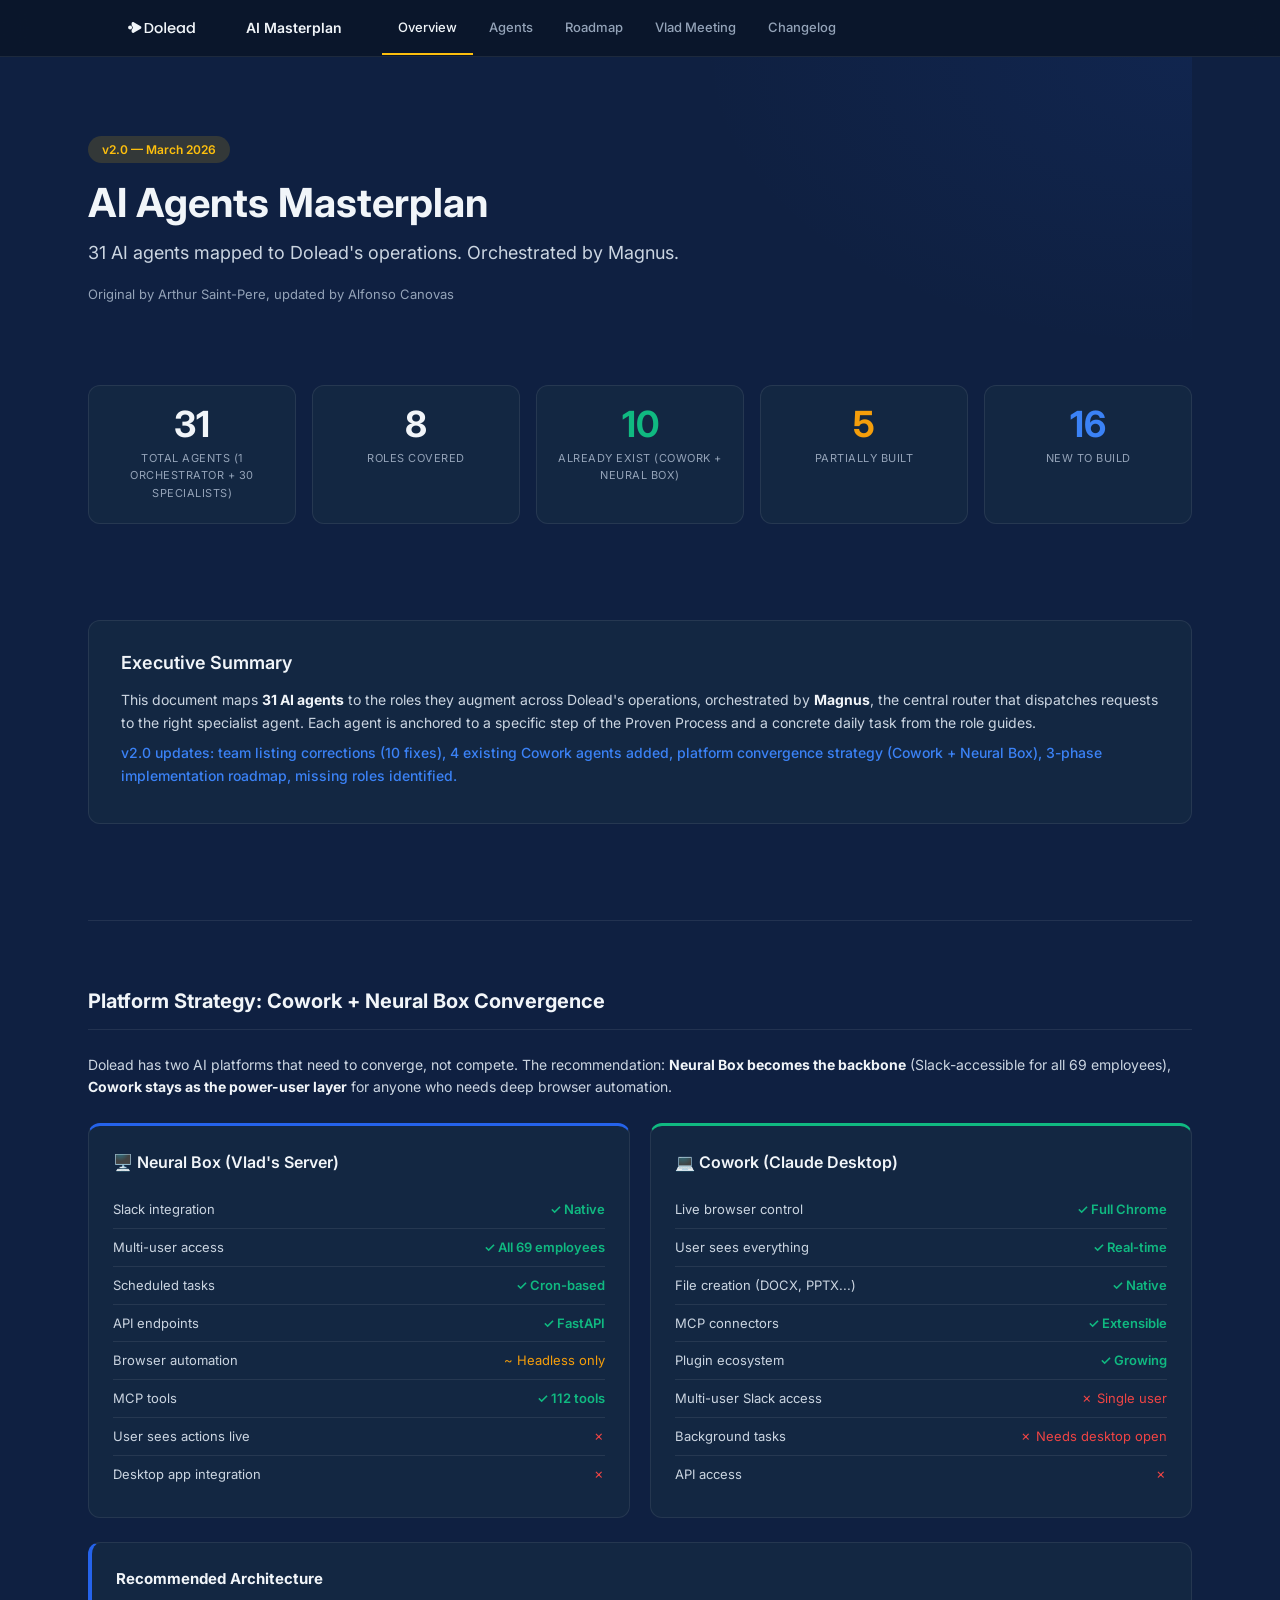
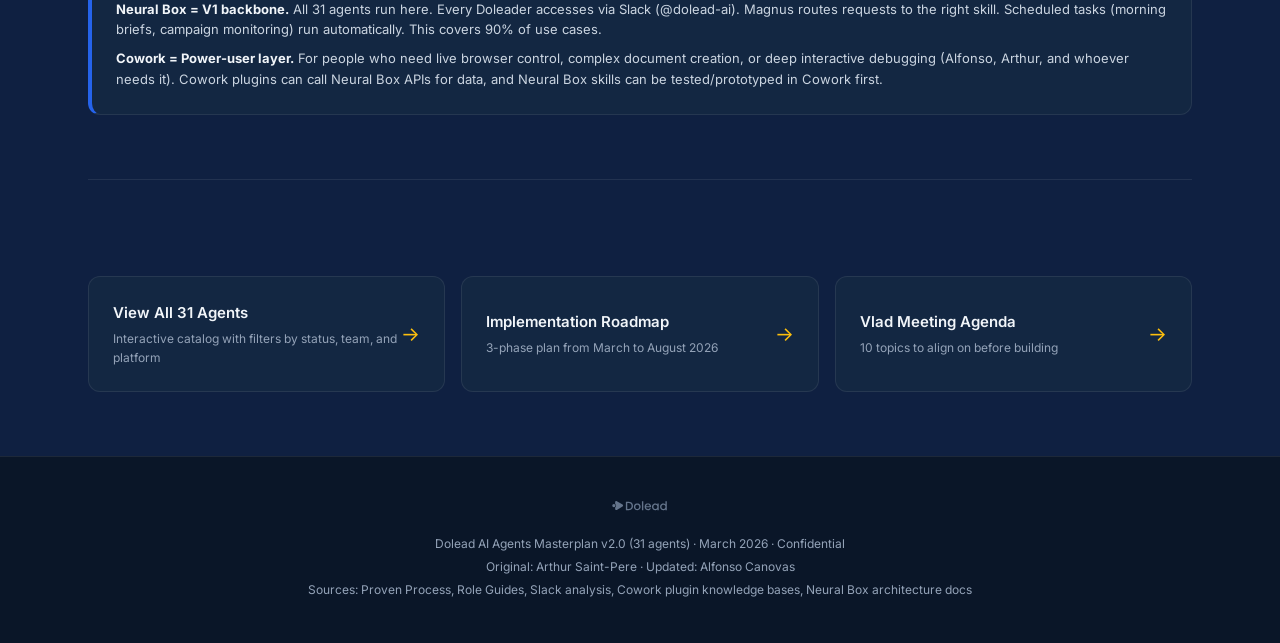
==== index.html @ e5e95170 "Fix broken logo and improve text contrast - Replace external img logo with inline SVG across all pag" ====
<!DOCTYPE html>
<html lang="en">
<head>
<meta charset="UTF-8">
<meta name="viewport" content="width=device-width, initial-scale=1.0">
<title>Dolead AI Agents Masterplan</title>
<link rel="stylesheet" href="css/style.css">
</head>
<body class="page-body">

<nav class="nav">
<div class="nav-inner">
<a href="index.html" class="nav-logo">
<svg width="148" height="48" viewBox="0 0 148 48" fill="none" xmlns="http://www.w3.org/2000/svg"><path d="M43.598 12.912c2.352 0 4.407.455 6.166 1.366 1.78.89 3.146 2.183 4.1 3.877.974 1.674 1.462 3.634 1.462 5.88s-.488 4.195-1.462 5.848c-.954 1.652-2.32 2.924-4.1 3.814-1.758.868-3.814 1.303-6.166 1.303h-7.214V12.912h7.214zm0 19.132c2.585 0 4.566-.7 5.943-2.098 1.377-1.398 2.066-3.369 2.066-5.911 0-2.564-.689-4.566-2.066-6.007-1.377-1.44-3.358-2.161-5.943-2.161h-3.591v16.177h3.591zM66.512 35.286c-1.653 0-3.147-.371-4.481-1.113-1.335-.763-2.384-1.822-3.147-3.178-.762-1.377-1.143-2.966-1.143-4.767 0-1.78.392-3.358 1.176-4.735.784-1.377 1.854-2.437 3.21-3.178 1.356-.742 2.871-1.112 4.544-1.112 1.674 0 3.189.37 4.545 1.112 1.356.742 2.426 1.801 3.21 3.178.784 1.377 1.176 2.956 1.176 4.736 0 1.78-.403 3.358-1.208 4.735-.805 1.377-1.907 2.447-3.305 3.21-1.377.741-2.903 1.112-4.577 1.112zm0-3.147c.933 0 1.801-.222 2.606-.668.827-.445 1.494-1.112 2.003-2.002.508-.89.763-1.97.763-3.242 0-1.271-.244-2.341-.731-3.21-.488-.89-1.134-1.557-1.94-2.002-.805-.445-1.673-.668-2.606-.668-.932 0-1.801.223-2.606.668-.784.445-1.41 1.112-1.875 2.002-.467.869-.7 1.939-.7 3.21 0 1.886.477 3.348 1.43 4.386.975 1.017 2.193 1.526 3.655 1.526zM82.806 11.481V35h-3.623V11.481h3.623zM103.612 25.815c0 .657-.042 1.25-.127 1.78H90.105c.106 1.398.625 2.521 1.557 3.369.933.847 2.077 1.271 3.433 1.271 1.949 0 3.326-.816 4.131-2.447h3.91c-.53 1.61-1.494 2.934-2.892 3.972-1.377 1.017-3.094 1.526-5.149 1.526-1.674 0-3.178-.371-4.513-1.113-1.314-.763-2.352-1.822-3.115-3.178-.741-1.377-1.112-2.966-1.112-4.767 0-1.801.36-3.38 1.081-4.735.741-1.377 1.77-2.437 3.083-3.178 1.335-.742 2.86-1.112 4.577-1.112 1.652 0 3.125.36 4.417 1.08 1.293.72 2.299 1.738 3.02 3.051.72 1.293 1.08 2.787 1.08 4.482zm-3.782-1.144c-.021-1.335-.498-2.405-1.43-3.21-.933-.805-2.088-1.208-3.465-1.208-1.25 0-2.32.403-3.21 1.208-.89.784-1.42 1.854-1.59 3.21h9.695zM105.97 26.164c0-1.758.36-3.316 1.08-4.672.742-1.356 1.738-2.405 2.988-3.147 1.271-.762 2.67-1.144 4.196-1.144 1.377 0 2.574.276 3.591.826 1.038.53 1.865 1.197 2.479 2.003v-2.543h3.655V35h-3.655v-2.606c-.614.826-1.451 1.526-2.511 2.077-1.06.55-2.267.826-3.623.826-1.505 0-2.882-.382-4.132-1.144-1.25-.784-2.246-1.864-2.988-3.242-.72-1.398-1.08-2.977-1.08-4.735zm14.333.064c0-1.208-.254-2.256-.763-3.146-.487-.89-1.133-1.568-1.938-2.034-.805-.466-1.674-.7-2.606-.7-.933 0-1.801.234-2.606.7-.805.444-1.462 1.112-1.971 2.002-.488.869-.731 1.907-.731 3.115 0 1.208.243 2.267.731 3.178.509.911 1.166 1.61 1.971 2.098.826.466 1.695.7 2.606.7.932 0 1.801-.234 2.606-.7.805-.466 1.451-1.144 1.938-2.034.51-.91.763-1.95.763-3.178zM127.509 26.164c0-1.758.36-3.316 1.081-4.672.741-1.356 1.737-2.405 2.987-3.147 1.271-.762 2.68-1.144 4.227-1.144 1.144 0 2.267.254 3.369.763 1.123.487 2.013 1.144 2.669 1.971V11.481h3.655V35h-3.655v-2.638c-.593.847-1.419 1.547-2.479 2.098-1.038.55-2.235.826-3.591.826-1.526 0-2.924-.382-4.174-1.144-1.25-.784-2.246-1.864-2.987-3.242-.721-1.398-1.081-2.977-1.081-4.735zm14.333.064c0-1.208-.254-2.256-.762-3.146-.488-.89-1.134-1.568-1.939-2.034-.805-.466-1.674-.7-2.606-.7-.932 0-1.801.234-2.606.7-.805.444-1.462 1.112-1.971 2.002-.487.869-.731 1.907-.731 3.115 0 1.208.244 2.267.731 3.178.51.911 1.166 1.61 1.971 2.098.826.466 1.695.7 2.606.7.932 0 1.801-.234 2.606-.7.805-.466 1.451-1.144 1.939-2.034.508-.91.762-1.95.762-3.178zM8.726 22.958a4.363 4.363 0 11-8.726 0 4.363 4.363 0 018.726 0z" fill="#0F2041"/><path d="M27.483 25.6c2.023-1.19 2.023-4.116 0-5.306L12.336 11.388c-2.051-1.206-4.637.273-4.637 2.653v4.352a5.9 5.9 0 012.566 4.64 5.9 5.9 0 01-2.566 4.639v4.182c0 2.38 2.586 3.859 4.637 2.653L27.483 25.6z" fill="#0F2041"/></svg>
<span>AI Masterplan</span>
</a>
<div class="nav-links">
<a href="index.html" class="active">Overview</a>
<a href="agents.html">Agents</a>
<a href="roadmap.html">Roadmap</a>
<a href="vlad-meeting.html">Vlad Meeting</a>
<a href="changelog.html">Changelog</a>
</div>
<button class="hamburger" onclick="toggleMenu()">
<span></span><span></span><span></span>
</button>
</div>
</nav>

<div class="container">

<!-- HERO -->
<div class="hero">
<div class="hero-content">
<div class="version-badge">v2.0 &#8212; March 2026</div>
<h1>AI Agents Masterplan</h1>
<p class="subtitle">31 AI agents mapped to Dolead's operations. Orchestrated by Magnus.</p>
<p class="credit">Original by Arthur Saint-Pere, updated by Alfonso Canovas</p>
</div>
</div>

<!-- KEY METRICS -->
<div class="stats-row">
<div class="stat-card">
<div class="num">31</div>
<div class="label">Total Agents (1 orchestrator + 30 specialists)</div>
</div>
<div class="stat-card">
<div class="num">8</div>
<div class="label">Roles Covered</div>
</div>
<div class="stat-card">
<div class="num green">10</div>
<div class="label">Already Exist (Cowork + Neural Box)</div>
</div>
<div class="stat-card">
<div class="num orange">5</div>
<div class="label">Partially Built</div>
</div>
<div class="stat-card">
<div class="num blue">16</div>
<div class="label">New to Build</div>
</div>
</div>

<!-- EXEC SUMMARY -->
<div class="section">
<div class="exec-summary">
<h2>Executive Summary</h2>
<p>This document maps <strong style="color:var(--text-primary)">31 AI agents</strong> to the roles they augment across Dolead's operations, orchestrated by <strong style="color:var(--text-primary)">Magnus</strong>, the central router that dispatches requests to the right specialist agent. Each agent is anchored to a specific step of the Proven Process and a concrete daily task from the role guides.</p>
<p class="update-note">v2.0 updates: team listing corrections (10 fixes), 4 existing Cowork agents added, platform convergence strategy (Cowork + Neural Box), 3-phase implementation roadmap, missing roles identified.</p>
</div>
</div>

<!-- PLATFORM STRATEGY -->
<div class="section">
<div class="section-title">Platform Strategy: Cowork + Neural Box Convergence</div>
<p style="margin-bottom: 20px;">Dolead has two AI platforms that need to converge, not compete. The recommendation: <strong style="color:var(--text-primary)">Neural Box becomes the backbone</strong> (Slack-accessible for all 69 employees), <strong style="color:var(--text-primary)">Cowork stays as the power-user layer</strong> for anyone who needs deep browser automation.</p>

<div class="platform-grid">
<div class="platform-card" style="border-top: 3px solid var(--blue-accent);">
<h3>&#128421;&#65039; Neural Box (Vlad's Server)</h3>
<div class="feature"><span>Slack integration</span><span class="check">&#10003; Native</span></div>
<div class="feature"><span>Multi-user access</span><span class="check">&#10003; All 69 employees</span></div>
<div class="feature"><span>Scheduled tasks</span><span class="check">&#10003; Cron-based</span></div>
<div class="feature"><span>API endpoints</span><span class="check">&#10003; FastAPI</span></div>
<div class="feature"><span>Browser automation</span><span class="partial-mark">~ Headless only</span></div>
<div class="feature"><span>MCP tools</span><span class="check">&#10003; 112 tools</span></div>
<div class="feature"><span>User sees actions live</span><span class="cross">&#10007;</span></div>
<div class="feature"><span>Desktop app integration</span><span class="cross">&#10007;</span></div>
</div>

<div class="platform-card" style="border-top: 3px solid var(--green);">
<h3>&#128187; Cowork (Claude Desktop)</h3>
<div class="feature"><span>Live browser control</span><span class="check">&#10003; Full Chrome</span></div>
<div class="feature"><span>User sees everything</span><span class="check">&#10003; Real-time</span></div>
<div class="feature"><span>File creation (DOCX, PPTX...)</span><span class="check">&#10003; Native</span></div>
<div class="feature"><span>MCP connectors</span><span class="check">&#10003; Extensible</span></div>
<div class="feature"><span>Plugin ecosystem</span><span class="check">&#10003; Growing</span></div>
<div class="feature"><span>Multi-user Slack access</span><span class="cross">&#10007; Single user</span></div>
<div class="feature"><span>Background tasks</span><span class="cross">&#10007; Needs desktop open</span></div>
<div class="feature"><span>API access</span><span class="cross">&#10007;</span></div>
</div>
</div>

<div class="arch-callout">
<h4>Recommended Architecture</h4>
<p><strong>Neural Box = V1 backbone.</strong> All 31 agents run here. Every Doleader accesses via Slack (@dolead-ai). Magnus routes requests to the right skill. Scheduled tasks (morning briefs, campaign monitoring) run automatically. This covers 90% of use cases.</p>
<p><strong>Cowork = Power-user layer.</strong> For people who need live browser control, complex document creation, or deep interactive debugging (Alfonso, Arthur, and whoever needs it). Cowork plugins can call Neural Box APIs for data, and Neural Box skills can be tested/prototyped in Cowork first.</p>
</div>
</div>

<!-- QUICK LINKS -->
<div class="section">
<div class="quick-links">
<a href="agents.html" class="quick-link">
<div>
<div class="ql-text">View All 31 Agents</div>
<div class="ql-desc">Interactive catalog with filters by status, team, and platform</div>
</div>
<span class="arrow">&#8594;</span>
</a>
<a href="roadmap.html" class="quick-link">
<div>
<div class="ql-text">Implementation Roadmap</div>
<div class="ql-desc">3-phase plan from March to August 2026</div>
</div>
<span class="arrow">&#8594;</span>
</a>
<a href="vlad-meeting.html" class="quick-link">
<div>
<div class="ql-text">Vlad Meeting Agenda</div>
<div class="ql-desc">10 topics to align on before building</div>
</div>
<span class="arrow">&#8594;</span>
</a>
</div>
</div>

</div><!-- end container -->

<footer class="footer">
<div class="footer-inner">
<svg class="footer-logo" width="148" height="48" viewBox="0 0 148 48" fill="none" xmlns="http://www.w3.org/2000/svg"><path d="M43.598 12.912c2.352 0 4.407.455 6.166 1.366 1.78.89 3.146 2.183 4.1 3.877.974 1.674 1.462 3.634 1.462 5.88s-.488 4.195-1.462 5.848c-.954 1.652-2.32 2.924-4.1 3.814-1.758.868-3.814 1.303-6.166 1.303h-7.214V12.912h7.214zm0 19.132c2.585 0 4.566-.7 5.943-2.098 1.377-1.398 2.066-3.369 2.066-5.911 0-2.564-.689-4.566-2.066-6.007-1.377-1.44-3.358-2.161-5.943-2.161h-3.591v16.177h3.591zM66.512 35.286c-1.653 0-3.147-.371-4.481-1.113-1.335-.763-2.384-1.822-3.147-3.178-.762-1.377-1.143-2.966-1.143-4.767 0-1.78.392-3.358 1.176-4.735.784-1.377 1.854-2.437 3.21-3.178 1.356-.742 2.871-1.112 4.544-1.112 1.674 0 3.189.37 4.545 1.112 1.356.742 2.426 1.801 3.21 3.178.784 1.377 1.176 2.956 1.176 4.736 0 1.78-.403 3.358-1.208 4.735-.805 1.377-1.907 2.447-3.305 3.21-1.377.741-2.903 1.112-4.577 1.112zm0-3.147c.933 0 1.801-.222 2.606-.668.827-.445 1.494-1.112 2.003-2.002.508-.89.763-1.97.763-3.242 0-1.271-.244-2.341-.731-3.21-.488-.89-1.134-1.557-1.94-2.002-.805-.445-1.673-.668-2.606-.668-.932 0-1.801.223-2.606.668-.784.445-1.41 1.112-1.875 2.002-.467.869-.7 1.939-.7 3.21 0 1.886.477 3.348 1.43 4.386.975 1.017 2.193 1.526 3.655 1.526zM82.806 11.481V35h-3.623V11.481h3.623zM103.612 25.815c0 .657-.042 1.25-.127 1.78H90.105c.106 1.398.625 2.521 1.557 3.369.933.847 2.077 1.271 3.433 1.271 1.949 0 3.326-.816 4.131-2.447h3.91c-.53 1.61-1.494 2.934-2.892 3.972-1.377 1.017-3.094 1.526-5.149 1.526-1.674 0-3.178-.371-4.513-1.113-1.314-.763-2.352-1.822-3.115-3.178-.741-1.377-1.112-2.966-1.112-4.767 0-1.801.36-3.38 1.081-4.735.741-1.377 1.77-2.437 3.083-3.178 1.335-.742 2.86-1.112 4.577-1.112 1.652 0 3.125.36 4.417 1.08 1.293.72 2.299 1.738 3.02 3.051.72 1.293 1.08 2.787 1.08 4.482zm-3.782-1.144c-.021-1.335-.498-2.405-1.43-3.21-.933-.805-2.088-1.208-3.465-1.208-1.25 0-2.32.403-3.21 1.208-.89.784-1.42 1.854-1.59 3.21h9.695zM105.97 26.164c0-1.758.36-3.316 1.08-4.672.742-1.356 1.738-2.405 2.988-3.147 1.271-.762 2.67-1.144 4.196-1.144 1.377 0 2.574.276 3.591.826 1.038.53 1.865 1.197 2.479 2.003v-2.543h3.655V35h-3.655v-2.606c-.614.826-1.451 1.526-2.511 2.077-1.06.55-2.267.826-3.623.826-1.505 0-2.882-.382-4.132-1.144-1.25-.784-2.246-1.864-2.988-3.242-.72-1.398-1.08-2.977-1.08-4.735zm14.333.064c0-1.208-.254-2.256-.763-3.146-.487-.89-1.133-1.568-1.938-2.034-.805-.466-1.674-.7-2.606-.7-.933 0-1.801.234-2.606.7-.805.444-1.462 1.112-1.971 2.002-.488.869-.731 1.907-.731 3.115 0 1.208.243 2.267.731 3.178.509.911 1.166 1.61 1.971 2.098.826.466 1.695.7 2.606.7.932 0 1.801-.234 2.606-.7.805-.466 1.451-1.144 1.938-2.034.51-.91.763-1.95.763-3.178zM127.509 26.164c0-1.758.36-3.316 1.081-4.672.741-1.356 1.737-2.405 2.987-3.147 1.271-.762 2.68-1.144 4.227-1.144 1.144 0 2.267.254 3.369.763 1.123.487 2.013 1.144 2.669 1.971V11.481h3.655V35h-3.655v-2.638c-.593.847-1.419 1.547-2.479 2.098-1.038.55-2.235.826-3.591.826-1.526 0-2.924-.382-4.174-1.144-1.25-.784-2.246-1.864-2.987-3.242-.721-1.398-1.081-2.977-1.081-4.735zm14.333.064c0-1.208-.254-2.256-.762-3.146-.488-.89-1.134-1.568-1.939-2.034-.805-.466-1.674-.7-2.606-.7-.932 0-1.801.234-2.606.7-.805.444-1.462 1.112-1.971 2.002-.487.869-.731 1.907-.731 3.115 0 1.208.244 2.267.731 3.178.51.911 1.166 1.61 1.971 2.098.826.466 1.695.7 2.606.7.932 0 1.801-.234 2.606-.7.805-.466 1.451-1.144 1.939-2.034.508-.91.762-1.95.762-3.178zM8.726 22.958a4.363 4.363 0 11-8.726 0 4.363 4.363 0 018.726 0z" fill="#0F2041"/><path d="M27.483 25.6c2.023-1.19 2.023-4.116 0-5.306L12.336 11.388c-2.051-1.206-4.637.273-4.637 2.653v4.352a5.9 5.9 0 012.566 4.64 5.9 5.9 0 01-2.566 4.639v4.182c0 2.38 2.586 3.859 4.637 2.653L27.483 25.6z" fill="#0F2041"/></svg>
<p>Dolead AI Agents Masterplan v2.0 (31 agents) &middot; March 2026 &middot; Confidential</p>
<p>Original: Arthur Saint-Pere &middot; Updated: Alfonso Canovas</p>
<p>Sources: Proven Process, Role Guides, Slack analysis, Cowork plugin knowledge bases, Neural Box architecture docs</p>
</div>
</footer>

<script src="js/main.js"></script>
</body>
</html>
---- css/style.css ----
/* ============================================
   Dolead AI Agents Masterplan — Design System
   Dark theme, Linear/Vercel aesthetic
   ============================================ */

@import url('https://fonts.googleapis.com/css2?family=Inter:wght@400;500;600;700&family=JetBrains+Mono:wght@400;500&display=swap');

:root {
  --bg-primary: #0F2041;
  --bg-darker: #0A1628;
  --bg-card: #132742;
  --bg-card-hover: #1A3356;
  --gold: #FDBF0D;
  --blue-accent: #2563EB;
  --text-primary: #F1F5F9;
  --text-secondary: #CBD5E1;
  --text-tertiary: #94A3B8;
  --green: #10B981;
  --orange: #F59E0B;
  --blue: #3B82F6;
  --red: #EF4444;
  --purple: #8B5CF6;
  --cyan: #06B6D4;
  --border: rgba(255,255,255,0.08);
  --border-active: rgba(253,191,13,0.3);
  --font-sans: 'Inter', -apple-system, BlinkMacSystemFont, 'Segoe UI', sans-serif;
  --font-mono: 'JetBrains Mono', 'SF Mono', Monaco, monospace;
}

/* Reset */
*, *::before, *::after { margin: 0; padding: 0; box-sizing: border-box; }
html { scroll-behavior: smooth; }
body {
  font-family: var(--font-sans);
  background: var(--bg-primary);
  color: var(--text-secondary);
  line-height: 1.6;
  font-size: 14px;
  -webkit-font-smoothing: antialiased;
}
a { color: var(--blue-accent); text-decoration: none; }
a:hover { color: var(--gold); }

/* ============ NAVIGATION ============ */
.nav {
  position: fixed;
  top: 0;
  left: 0;
  right: 0;
  z-index: 1000;
  background: rgba(10, 22, 40, 0.85);
  backdrop-filter: blur(12px);
  -webkit-backdrop-filter: blur(12px);
  border-bottom: 1px solid var(--border);
}
.nav-inner {
  max-width: 1200px;
  margin: 0 auto;
  padding: 0 48px;
  display: flex;
  align-items: center;
  height: 56px;
  gap: 0;
}
.nav-logo {
  display: flex;
  align-items: center;
  gap: 10px;
  margin-right: 40px;
  flex-shrink: 0;
  text-decoration: none;
}
.nav-logo img, .nav-logo svg {
  height: 22px;
}
.nav-logo svg path {
  fill: #F1F5F9;
}
.nav-logo span {
  font-size: 14px;
  font-weight: 600;
  color: var(--text-primary);
  white-space: nowrap;
}
.nav-links {
  display: flex;
  gap: 0;
  align-items: center;
}
.nav-links a {
  padding: 16px 16px;
  font-size: 13px;
  font-weight: 500;
  color: var(--text-tertiary);
  text-decoration: none;
  border-bottom: 2px solid transparent;
  transition: all 0.2s;
  white-space: nowrap;
}
.nav-links a:hover {
  color: var(--text-secondary);
}
.nav-links a.active {
  color: var(--text-primary);
  border-bottom-color: var(--gold);
}
.hamburger {
  display: none;
  flex-direction: column;
  gap: 5px;
  cursor: pointer;
  padding: 8px;
  margin-left: auto;
  background: none;
  border: none;
}
.hamburger span {
  display: block;
  width: 22px;
  height: 2px;
  background: var(--text-secondary);
  transition: all 0.3s;
}

/* ============ LAYOUT ============ */
.container {
  max-width: 1200px;
  margin: 0 auto;
  padding: 0 48px;
}
.page-body {
  padding-top: 56px; /* nav height */
}
.section {
  padding: 64px 0;
}
.section + .section {
  border-top: 1px solid var(--border);
}

/* ============ HERO ============ */
.hero {
  padding: 80px 0 48px;
  position: relative;
}
.hero::after {
  content: '';
  position: absolute;
  top: 0;
  right: 0;
  width: 500px;
  height: 100%;
  background: radial-gradient(ellipse at top right, rgba(37,99,235,0.08) 0%, transparent 70%);
  pointer-events: none;
}
.hero-content {
  position: relative;
  z-index: 1;
}
.hero h1 {
  font-size: 40px;
  font-weight: 700;
  color: var(--text-primary);
  line-height: 1.2;
  margin-bottom: 12px;
}
.hero .subtitle {
  font-size: 18px;
  color: var(--text-secondary);
  margin-bottom: 16px;
  max-width: 680px;
}
.hero .credit {
  font-size: 13px;
  color: var(--text-tertiary);
}
.version-badge {
  display: inline-block;
  background: rgba(253,191,13,0.15);
  color: var(--gold);
  font-size: 12px;
  font-weight: 600;
  padding: 4px 14px;
  border-radius: 20px;
  margin-bottom: 16px;
}

/* ============ STAT CARDS ============ */
.stats-row {
  display: grid;
  grid-template-columns: repeat(5, 1fr);
  gap: 16px;
  margin: 32px 0;
}
.stat-card {
  background: var(--bg-card);
  border: 1px solid var(--border);
  border-radius: 12px;
  padding: 20px;
  text-align: center;
}
.stat-card .num {
  font-size: 36px;
  font-weight: 700;
  color: var(--text-primary);
  line-height: 1;
}
.stat-card .num.green { color: var(--green); }
.stat-card .num.orange { color: var(--orange); }
.stat-card .num.blue { color: var(--blue); }
.stat-card .label {
  font-size: 11px;
  color: var(--text-tertiary);
  text-transform: uppercase;
  letter-spacing: 0.5px;
  margin-top: 8px;
}

/* ============ EXEC SUMMARY ============ */
.exec-summary {
  background: var(--bg-card);
  border: 1px solid var(--border);
  border-radius: 12px;
  padding: 28px 32px;
  margin-bottom: 32px;
}
.exec-summary h2 {
  font-size: 18px;
  font-weight: 600;
  color: var(--text-primary);
  margin-bottom: 12px;
}
.exec-summary p {
  color: var(--text-secondary);
  font-size: 14px;
  margin-bottom: 8px;
}
.exec-summary .update-note {
  color: var(--blue);
  font-weight: 500;
  margin-top: 8px;
}

/* ============ PLATFORM COMPARISON ============ */
.platform-grid {
  display: grid;
  grid-template-columns: 1fr 1fr;
  gap: 20px;
  margin: 24px 0;
}
.platform-card {
  background: var(--bg-card);
  border: 1px solid var(--border);
  border-radius: 12px;
  padding: 24px;
}
.platform-card h3 {
  font-size: 16px;
  font-weight: 600;
  color: var(--text-primary);
  margin-bottom: 16px;
  display: flex;
  align-items: center;
  gap: 8px;
}
.platform-card .feature {
  font-size: 13px;
  padding: 8px 0;
  border-bottom: 1px solid var(--border);
  display: flex;
  justify-content: space-between;
  color: var(--text-secondary);
}
.platform-card .feature:last-child { border-bottom: none; }
.platform-card .check { color: var(--green); font-weight: 600; }
.platform-card .cross { color: var(--red); }
.platform-card .partial-mark { color: var(--orange); }

.arch-callout {
  background: var(--bg-card);
  border: 1px solid var(--border);
  border-left: 4px solid var(--blue-accent);
  border-radius: 12px;
  padding: 24px;
  margin-top: 20px;
}
.arch-callout h4 {
  font-size: 15px;
  color: var(--text-primary);
  margin-bottom: 8px;
}
.arch-callout p {
  font-size: 13px;
  color: var(--text-secondary);
  margin-bottom: 8px;
}
.arch-callout p:last-child { margin-bottom: 0; }
.arch-callout strong { color: var(--text-primary); }

/* ============ QUICK LINKS ============ */
.quick-links {
  display: grid;
  grid-template-columns: repeat(3, 1fr);
  gap: 16px;
  margin-top: 32px;
}
.quick-link {
  background: var(--bg-card);
  border: 1px solid var(--border);
  border-radius: 12px;
  padding: 24px;
  text-decoration: none;
  transition: all 0.2s;
  display: flex;
  align-items: center;
  justify-content: space-between;
}
.quick-link:hover {
  border-color: var(--border-active);
  background: var(--bg-card-hover);
  transform: translateY(-2px);
}
.quick-link .ql-text {
  font-size: 15px;
  font-weight: 600;
  color: var(--text-primary);
}
.quick-link .ql-desc {
  font-size: 12px;
  color: var(--text-tertiary);
  margin-top: 4px;
}
.quick-link .arrow {
  font-size: 20px;
  color: var(--gold);
  transition: transform 0.2s;
}
.quick-link:hover .arrow { transform: translateX(4px); }

/* ============ FILTER BAR ============ */
.filter-bar {
  position: sticky;
  top: 56px;
  z-index: 99;
  background: var(--bg-darker);
  border-bottom: 1px solid var(--border);
  padding: 12px 0;
  margin-bottom: 32px;
}
.filter-bar-inner {
  max-width: 1200px;
  margin: 0 auto;
  padding: 0 48px;
  display: flex;
  gap: 8px;
  flex-wrap: wrap;
  align-items: center;
}
.filter-group {
  display: flex;
  gap: 8px;
  align-items: center;
}
.filter-group + .filter-group {
  margin-left: 16px;
  padding-left: 16px;
  border-left: 1px solid var(--border);
}
.filter-group-label {
  font-size: 11px;
  color: var(--text-tertiary);
  text-transform: uppercase;
  letter-spacing: 0.5px;
  margin-right: 4px;
}
.filter-btn {
  padding: 6px 14px;
  border-radius: 8px;
  border: 1px solid var(--border);
  background: transparent;
  font-size: 12px;
  cursor: pointer;
  transition: all 0.2s;
  color: var(--text-tertiary);
  font-weight: 500;
  font-family: var(--font-sans);
}
.filter-btn:hover {
  border-color: var(--gold);
  color: var(--gold);
}
.filter-btn.active {
  background: var(--gold);
  color: var(--bg-primary);
  border-color: var(--gold);
  font-weight: 600;
}
.filter-select {
  padding: 6px 12px;
  border-radius: 8px;
  border: 1px solid var(--border);
  background: transparent;
  font-size: 12px;
  color: var(--text-secondary);
  font-family: var(--font-sans);
  cursor: pointer;
  appearance: none;
  -webkit-appearance: none;
  background-image: url("data:image/svg+xml,%3Csvg xmlns='http://www.w3.org/2000/svg' width='12' height='12' fill='%2394A3B8'%3E%3Cpath d='M6 8L1 3h10z'/%3E%3C/svg%3E");
  background-repeat: no-repeat;
  background-position: right 8px center;
  padding-right: 28px;
}
.filter-select option {
  background: var(--bg-darker);
  color: var(--text-secondary);
}

/* ============ ROLE SECTIONS ============ */
.role-section {
  margin-bottom: 48px;
}
.role-header {
  display: flex;
  align-items: center;
  gap: 14px;
  margin-bottom: 20px;
  padding-bottom: 12px;
  border-bottom: 1px solid var(--border);
}
.role-icon {
  width: 42px;
  height: 42px;
  border-radius: 10px;
  display: flex;
  align-items: center;
  justify-content: center;
  font-size: 20px;
  color: white;
  flex-shrink: 0;
}
.role-header h2 {
  font-size: 18px;
  font-weight: 600;
  color: var(--text-primary);
}
.role-header .role-desc {
  font-size: 12px;
  color: var(--text-tertiary);
  margin-top: 2px;
}

/* ============ AGENT CARDS ============ */
.agent-grid {
  display: grid;
  grid-template-columns: repeat(2, 1fr);
  gap: 16px;
}
.agent-grid .agent-card.magnus {
  grid-column: 1 / -1;
}

.agent-card {
  background: var(--bg-card);
  border: 1px solid var(--border);
  border-radius: 12px;
  padding: 20px 24px;
  border-left: 4px solid var(--blue);
  transition: all 0.2s;
  cursor: pointer;
}
.agent-card:hover {
  transform: translateY(-2px);
  background: var(--bg-card-hover);
}
.agent-card.exists {
  border-left-color: var(--green);
}
.agent-card.exists:hover { box-shadow: 0 4px 20px rgba(16,185,129,0.15); }
.agent-card.partial {
  border-left-color: var(--orange);
}
.agent-card.partial:hover { box-shadow: 0 4px 20px rgba(245,158,11,0.15); }
.agent-card.new {
  border-left-color: var(--blue);
}
.agent-card.new:hover { box-shadow: 0 4px 20px rgba(59,130,246,0.15); }

/* Magnus special card */
.agent-card.magnus {
  background: linear-gradient(135deg, #0F2041 0%, #1E3A5F 100%);
  border-left: 4px solid var(--gold);
  padding: 28px 32px;
}
.agent-card.magnus:hover {
  box-shadow: 0 4px 24px rgba(253,191,13,0.12);
}
.agent-card.magnus .agent-name { font-size: 18px; }

.agent-name {
  font-size: 15px;
  font-weight: 600;
  color: var(--text-primary);
  display: flex;
  align-items: center;
  gap: 8px;
  flex-wrap: wrap;
}
.agent-desc {
  font-size: 13px;
  color: var(--text-secondary);
  margin-top: 8px;
  line-height: 1.6;
}
.agent-meta {
  display: flex;
  gap: 20px;
  margin-top: 10px;
  font-size: 12px;
  color: var(--text-tertiary);
  flex-wrap: wrap;
}
.agent-meta span { display: flex; align-items: center; gap: 4px; }
.agent-meta strong { color: var(--text-secondary); }
.agent-highlight {
  margin-top: 10px;
  font-size: 12px;
  color: var(--gold);
  background: rgba(253,191,13,0.08);
  padding: 6px 12px;
  border-radius: 6px;
  display: inline-block;
}
.agent-process-ref {
  font-size: 11px;
  color: var(--text-tertiary);
  margin-top: 8px;
  font-style: italic;
}
.agent-expand {
  max-height: 0;
  overflow: hidden;
  transition: max-height 0.3s ease;
}
.agent-card.expanded .agent-expand {
  max-height: 500px;
}

/* Magnus flow */
.magnus-flow {
  display: flex;
  align-items: center;
  gap: 8px;
  margin-top: 14px;
  flex-wrap: wrap;
}
.magnus-flow .step {
  background: rgba(255,255,255,0.08);
  border: 1px solid rgba(255,255,255,0.15);
  border-radius: 8px;
  padding: 6px 14px;
  font-size: 12px;
  color: var(--text-primary);
}
.magnus-flow .flow-arrow {
  color: var(--gold);
  font-size: 16px;
}

/* ============ BADGES ============ */
.badge {
  font-size: 10px;
  padding: 2px 10px;
  border-radius: 20px;
  font-weight: 600;
  text-transform: uppercase;
  letter-spacing: 0.3px;
  white-space: nowrap;
}
.badge.exists {
  background: rgba(16,185,129,0.15);
  color: var(--green);
}
.badge.partial {
  background: rgba(245,158,11,0.15);
  color: var(--orange);
}
.badge.new {
  background: rgba(59,130,246,0.15);
  color: var(--blue);
}
.badge.platform {
  background: rgba(139,92,246,0.15);
  color: var(--purple);
  font-size: 9px;
}

/* ============ ROADMAP / TIMELINE ============ */
.timeline {
  position: relative;
  padding-left: 40px;
}
.timeline::before {
  content: '';
  position: absolute;
  left: 15px;
  top: 0;
  bottom: 0;
  width: 2px;
  background: var(--border);
}
.phase-card {
  background: var(--bg-card);
  border: 1px solid var(--border);
  border-radius: 12px;
  padding: 28px 32px;
  margin-bottom: 24px;
  position: relative;
}
.phase-card::before {
  content: '';
  position: absolute;
  left: -33px;
  top: 32px;
  width: 12px;
  height: 12px;
  border-radius: 50%;
  border: 2px solid;
}
.phase-card.phase-1::before { border-color: var(--green); background: rgba(16,185,129,0.3); }
.phase-card.phase-2::before { border-color: var(--orange); background: rgba(245,158,11,0.3); }
.phase-card.phase-3::before { border-color: var(--purple); background: rgba(139,92,246,0.3); }

.phase-header {
  display: flex;
  justify-content: space-between;
  align-items: center;
  margin-bottom: 12px;
}
.phase-header h3 {
  font-size: 18px;
  font-weight: 600;
  color: var(--text-primary);
}
.phase-timeline-badge {
  font-size: 12px;
  color: var(--text-tertiary);
  background: rgba(255,255,255,0.06);
  padding: 4px 14px;
  border-radius: 8px;
  border: 1px solid var(--border);
}
.phase-desc {
  font-size: 14px;
  color: var(--text-secondary);
  margin-bottom: 16px;
}
.phase-agents {
  display: flex;
  flex-wrap: wrap;
  gap: 8px;
  margin-top: 12px;
}
.phase-tag {
  font-size: 11px;
  padding: 4px 12px;
  border-radius: 6px;
  background: rgba(255,255,255,0.06);
  color: var(--text-secondary);
  font-weight: 500;
  border: 1px solid var(--border);
}
.phase-tag.exists {
  background: rgba(16,185,129,0.1);
  color: var(--green);
  border-color: rgba(16,185,129,0.2);
}
.phase-milestone {
  font-size: 12px;
  color: var(--text-tertiary);
  margin-top: 14px;
}
.phase-milestone strong {
  color: var(--text-secondary);
}

/* ============ MISSING / GAP CARDS ============ */
.missing-card {
  background: var(--bg-card);
  border: 1px solid var(--border);
  border-left: 4px solid var(--red);
  border-radius: 12px;
  padding: 20px 24px;
  margin-bottom: 12px;
}
.missing-card h4 {
  font-size: 15px;
  font-weight: 600;
  color: var(--text-primary);
  margin-bottom: 6px;
}
.missing-card p {
  font-size: 13px;
  color: var(--text-secondary);
}

/* ============ VLAD MEETING AGENDA ============ */
.agenda-card {
  background: var(--bg-card);
  border: 1px solid var(--border);
  border-left: 4px solid var(--blue-accent);
  border-radius: 12px;
  padding: 20px 24px;
  margin-bottom: 12px;
}
.agenda-num {
  font-size: 12px;
  font-weight: 700;
  color: var(--gold);
  margin-bottom: 4px;
}
.agenda-card h4 {
  font-size: 15px;
  font-weight: 600;
  color: var(--text-primary);
  margin-bottom: 6px;
}
.agenda-card p {
  font-size: 13px;
  color: var(--text-secondary);
}
.agenda-tag {
  display: inline-block;
  font-size: 10px;
  padding: 2px 8px;
  border-radius: 6px;
  background: rgba(37,99,235,0.15);
  color: var(--blue-accent);
  font-weight: 600;
  text-transform: uppercase;
  letter-spacing: 0.3px;
  margin-top: 8px;
}

/* ============ CORRECTIONS / CHANGELOG ============ */
.correction-item {
  padding: 10px 0;
  border-bottom: 1px solid var(--border);
  font-size: 13px;
  display: flex;
  gap: 12px;
  align-items: baseline;
}
.correction-item:last-child { border-bottom: none; }
.correction-label {
  font-weight: 600;
  color: var(--gold);
  min-width: 80px;
  flex-shrink: 0;
  font-size: 12px;
}
.correction-old {
  text-decoration: line-through;
  color: var(--text-tertiary);
}
.correction-arrow {
  color: var(--text-tertiary);
}
.correction-new {
  font-weight: 600;
  color: var(--text-primary);
}

.changelog-version {
  background: var(--bg-card);
  border: 1px solid var(--border);
  border-radius: 12px;
  padding: 28px 32px;
  margin-bottom: 24px;
}
.changelog-version h3 {
  font-size: 18px;
  font-weight: 600;
  color: var(--text-primary);
  margin-bottom: 16px;
}

/* ============ TABLE ============ */
.data-table {
  width: 100%;
  border-collapse: collapse;
  font-size: 13px;
}
.data-table th {
  background: var(--bg-darker);
  color: var(--text-tertiary);
  padding: 10px 14px;
  text-align: left;
  font-weight: 600;
  font-size: 11px;
  text-transform: uppercase;
  letter-spacing: 0.5px;
  border-bottom: 1px solid var(--border);
}
.data-table td {
  padding: 10px 14px;
  border-bottom: 1px solid var(--border);
  color: var(--text-secondary);
}
.data-table tr:nth-child(even) td {
  background: var(--bg-card);
}
.data-table tr:hover td {
  background: var(--bg-card-hover);
}
.data-table tr.magnus-row td {
  background: linear-gradient(135deg, #0F2041, #1E3A5F);
  color: var(--text-primary);
  font-weight: 600;
}

/* ============ FOOTER ============ */
.footer {
  background: var(--bg-darker);
  border-top: 1px solid var(--border);
  padding: 40px 48px;
  text-align: center;
}
.footer-inner {
  max-width: 1200px;
  margin: 0 auto;
}
.footer-logo {
  height: 18px;
  margin-bottom: 12px;
}
.footer-logo path {
  fill: #64748B;
}
.footer p {
  font-size: 12px;
  color: var(--text-tertiary);
  margin-bottom: 4px;
}

/* ============ PAGE HEADER (non-hero pages) ============ */
.page-header {
  padding: 48px 0 32px;
  border-bottom: 1px solid var(--border);
  margin-bottom: 48px;
}
.page-header h1 {
  font-size: 32px;
  font-weight: 700;
  color: var(--text-primary);
  margin-bottom: 8px;
}
.page-header .page-subtitle {
  font-size: 15px;
  color: var(--text-secondary);
}

/* ============ SECTION TITLES ============ */
.section-title {
  font-size: 20px;
  font-weight: 700;
  color: var(--text-primary);
  margin-bottom: 24px;
  padding-bottom: 12px;
  border-bottom: 1px solid var(--border);
}

/* ============ RESPONSIVE ============ */
@media (max-width: 768px) {
  .nav-inner { padding: 0 20px; }
  .nav-links { display: none; }
  .nav-links.open {
    display: flex;
    flex-direction: column;
    position: absolute;
    top: 56px;
    left: 0;
    right: 0;
    background: var(--bg-darker);
    border-bottom: 1px solid var(--border);
    padding: 8px 0;
  }
  .nav-links.open a {
    padding: 12px 24px;
    border-bottom: none;
  }
  .hamburger { display: flex; }

  .container { padding: 0 20px; }
  .footer { padding: 32px 20px; }
  .hero { padding: 48px 0 32px; }
  .hero h1 { font-size: 28px; }
  .stats-row { grid-template-columns: repeat(2, 1fr); }
  .stats-row .stat-card:last-child { grid-column: 1 / -1; }
  .platform-grid { grid-template-columns: 1fr; }
  .quick-links { grid-template-columns: 1fr; }
  .agent-grid { grid-template-columns: 1fr; }
  .filter-bar-inner { padding: 0 20px; }
  .filter-group + .filter-group { margin-left: 0; padding-left: 0; border-left: none; }
  .phase-header { flex-direction: column; align-items: flex-start; gap: 8px; }
}
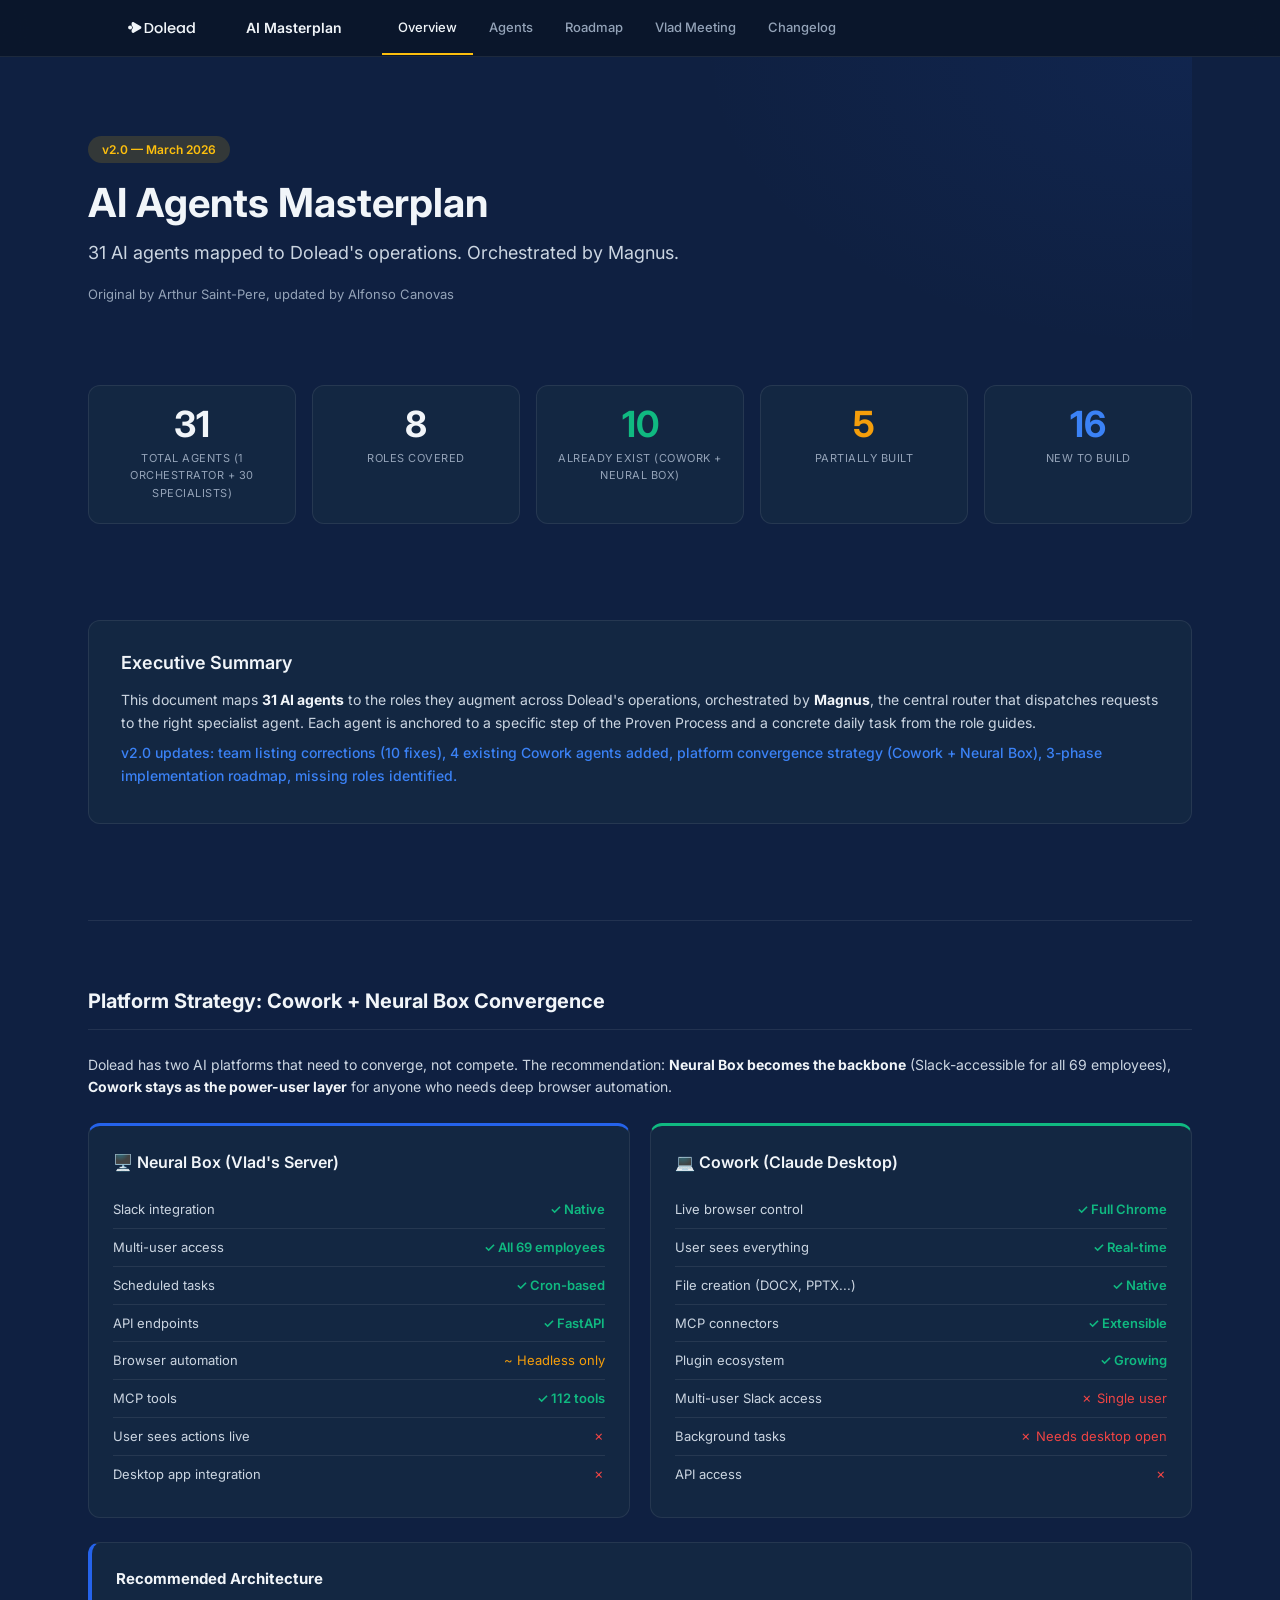
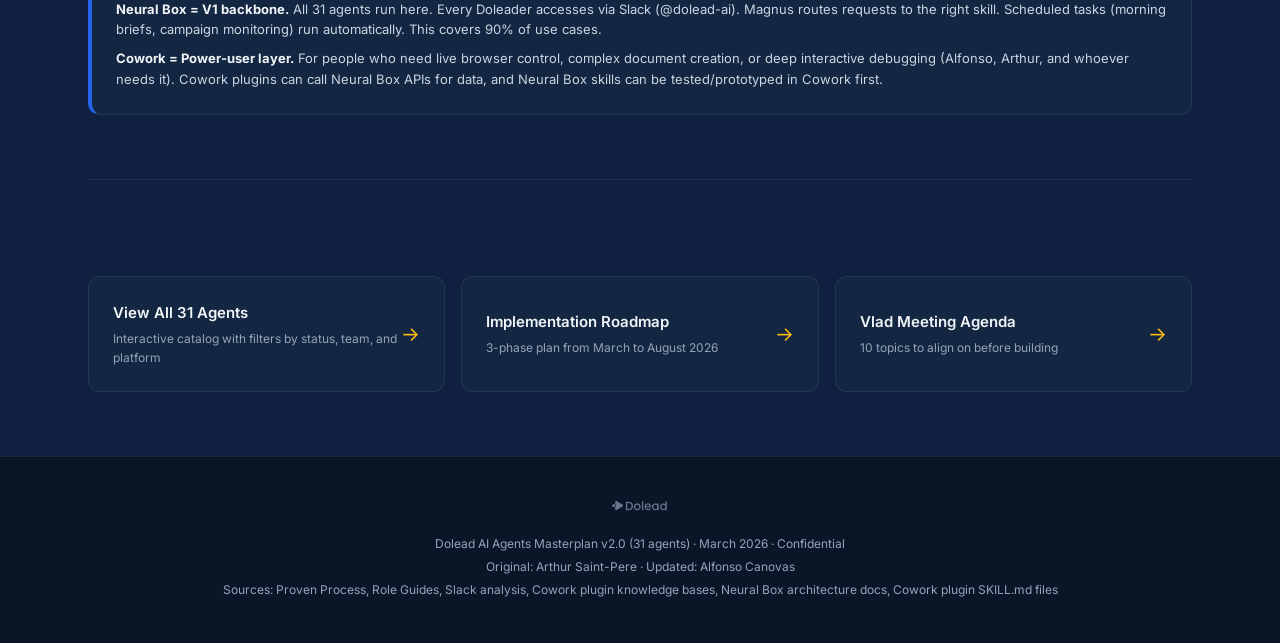
==== commit 6825551e: "v2.1: Enriched agent descriptions from real plugin knowledge, added robots.txt Co-Authored-By: Claud" ====
--- a/index.html
+++ b/index.html
@@ -144,7 +144,7 @@
 <svg class="footer-logo" width="148" height="48" viewBox="0 0 148 48" fill="none" xmlns="http://www.w3.org/2000/svg"><path d="M43.598 12.912c2.352 0 4.407.455 6.166 1.366 1.78.89 3.146 2.183 4.1 3.877.974 1.674 1.462 3.634 1.462 5.88s-.488 4.195-1.462 5.848c-.954 1.652-2.32 2.924-4.1 3.814-1.758.868-3.814 1.303-6.166 1.303h-7.214V12.912h7.214zm0 19.132c2.585 0 4.566-.7 5.943-2.098 1.377-1.398 2.066-3.369 2.066-5.911 0-2.564-.689-4.566-2.066-6.007-1.377-1.44-3.358-2.161-5.943-2.161h-3.591v16.177h3.591zM66.512 35.286c-1.653 0-3.147-.371-4.481-1.113-1.335-.763-2.384-1.822-3.147-3.178-.762-1.377-1.143-2.966-1.143-4.767 0-1.78.392-3.358 1.176-4.735.784-1.377 1.854-2.437 3.21-3.178 1.356-.742 2.871-1.112 4.544-1.112 1.674 0 3.189.37 4.545 1.112 1.356.742 2.426 1.801 3.21 3.178.784 1.377 1.176 2.956 1.176 4.736 0 1.78-.403 3.358-1.208 4.735-.805 1.377-1.907 2.447-3.305 3.21-1.377.741-2.903 1.112-4.577 1.112zm0-3.147c.933 0 1.801-.222 2.606-.668.827-.445 1.494-1.112 2.003-2.002.508-.89.763-1.97.763-3.242 0-1.271-.244-2.341-.731-3.21-.488-.89-1.134-1.557-1.94-2.002-.805-.445-1.673-.668-2.606-.668-.932 0-1.801.223-2.606.668-.784.445-1.41 1.112-1.875 2.002-.467.869-.7 1.939-.7 3.21 0 1.886.477 3.348 1.43 4.386.975 1.017 2.193 1.526 3.655 1.526zM82.806 11.481V35h-3.623V11.481h3.623zM103.612 25.815c0 .657-.042 1.25-.127 1.78H90.105c.106 1.398.625 2.521 1.557 3.369.933.847 2.077 1.271 3.433 1.271 1.949 0 3.326-.816 4.131-2.447h3.91c-.53 1.61-1.494 2.934-2.892 3.972-1.377 1.017-3.094 1.526-5.149 1.526-1.674 0-3.178-.371-4.513-1.113-1.314-.763-2.352-1.822-3.115-3.178-.741-1.377-1.112-2.966-1.112-4.767 0-1.801.36-3.38 1.081-4.735.741-1.377 1.77-2.437 3.083-3.178 1.335-.742 2.86-1.112 4.577-1.112 1.652 0 3.125.36 4.417 1.08 1.293.72 2.299 1.738 3.02 3.051.72 1.293 1.08 2.787 1.08 4.482zm-3.782-1.144c-.021-1.335-.498-2.405-1.43-3.21-.933-.805-2.088-1.208-3.465-1.208-1.25 0-2.32.403-3.21 1.208-.89.784-1.42 1.854-1.59 3.21h9.695zM105.97 26.164c0-1.758.36-3.316 1.08-4.672.742-1.356 1.738-2.405 2.988-3.147 1.271-.762 2.67-1.144 4.196-1.144 1.377 0 2.574.276 3.591.826 1.038.53 1.865 1.197 2.479 2.003v-2.543h3.655V35h-3.655v-2.606c-.614.826-1.451 1.526-2.511 2.077-1.06.55-2.267.826-3.623.826-1.505 0-2.882-.382-4.132-1.144-1.25-.784-2.246-1.864-2.988-3.242-.72-1.398-1.08-2.977-1.08-4.735zm14.333.064c0-1.208-.254-2.256-.763-3.146-.487-.89-1.133-1.568-1.938-2.034-.805-.466-1.674-.7-2.606-.7-.933 0-1.801.234-2.606.7-.805.444-1.462 1.112-1.971 2.002-.488.869-.731 1.907-.731 3.115 0 1.208.243 2.267.731 3.178.509.911 1.166 1.61 1.971 2.098.826.466 1.695.7 2.606.7.932 0 1.801-.234 2.606-.7.805-.466 1.451-1.144 1.938-2.034.51-.91.763-1.95.763-3.178zM127.509 26.164c0-1.758.36-3.316 1.081-4.672.741-1.356 1.737-2.405 2.987-3.147 1.271-.762 2.68-1.144 4.227-1.144 1.144 0 2.267.254 3.369.763 1.123.487 2.013 1.144 2.669 1.971V11.481h3.655V35h-3.655v-2.638c-.593.847-1.419 1.547-2.479 2.098-1.038.55-2.235.826-3.591.826-1.526 0-2.924-.382-4.174-1.144-1.25-.784-2.246-1.864-2.987-3.242-.721-1.398-1.081-2.977-1.081-4.735zm14.333.064c0-1.208-.254-2.256-.762-3.146-.488-.89-1.134-1.568-1.939-2.034-.805-.466-1.674-.7-2.606-.7-.932 0-1.801.234-2.606.7-.805.444-1.462 1.112-1.971 2.002-.487.869-.731 1.907-.731 3.115 0 1.208.244 2.267.731 3.178.51.911 1.166 1.61 1.971 2.098.826.466 1.695.7 2.606.7.932 0 1.801-.234 2.606-.7.805-.466 1.451-1.144 1.939-2.034.508-.91.762-1.95.762-3.178zM8.726 22.958a4.363 4.363 0 11-8.726 0 4.363 4.363 0 018.726 0z" fill="#0F2041"/><path d="M27.483 25.6c2.023-1.19 2.023-4.116 0-5.306L12.336 11.388c-2.051-1.206-4.637.273-4.637 2.653v4.352a5.9 5.9 0 012.566 4.64 5.9 5.9 0 01-2.566 4.639v4.182c0 2.38 2.586 3.859 4.637 2.653L27.483 25.6z" fill="#0F2041"/></svg>
 <p>Dolead AI Agents Masterplan v2.0 (31 agents) &middot; March 2026 &middot; Confidential</p>
 <p>Original: Arthur Saint-Pere &middot; Updated: Alfonso Canovas</p>
-<p>Sources: Proven Process, Role Guides, Slack analysis, Cowork plugin knowledge bases, Neural Box architecture docs</p>
+<p>Sources: Proven Process, Role Guides, Slack analysis, Cowork plugin knowledge bases, Neural Box architecture docs, Cowork plugin SKILL.md files</p>
 </div>
 </footer>
 
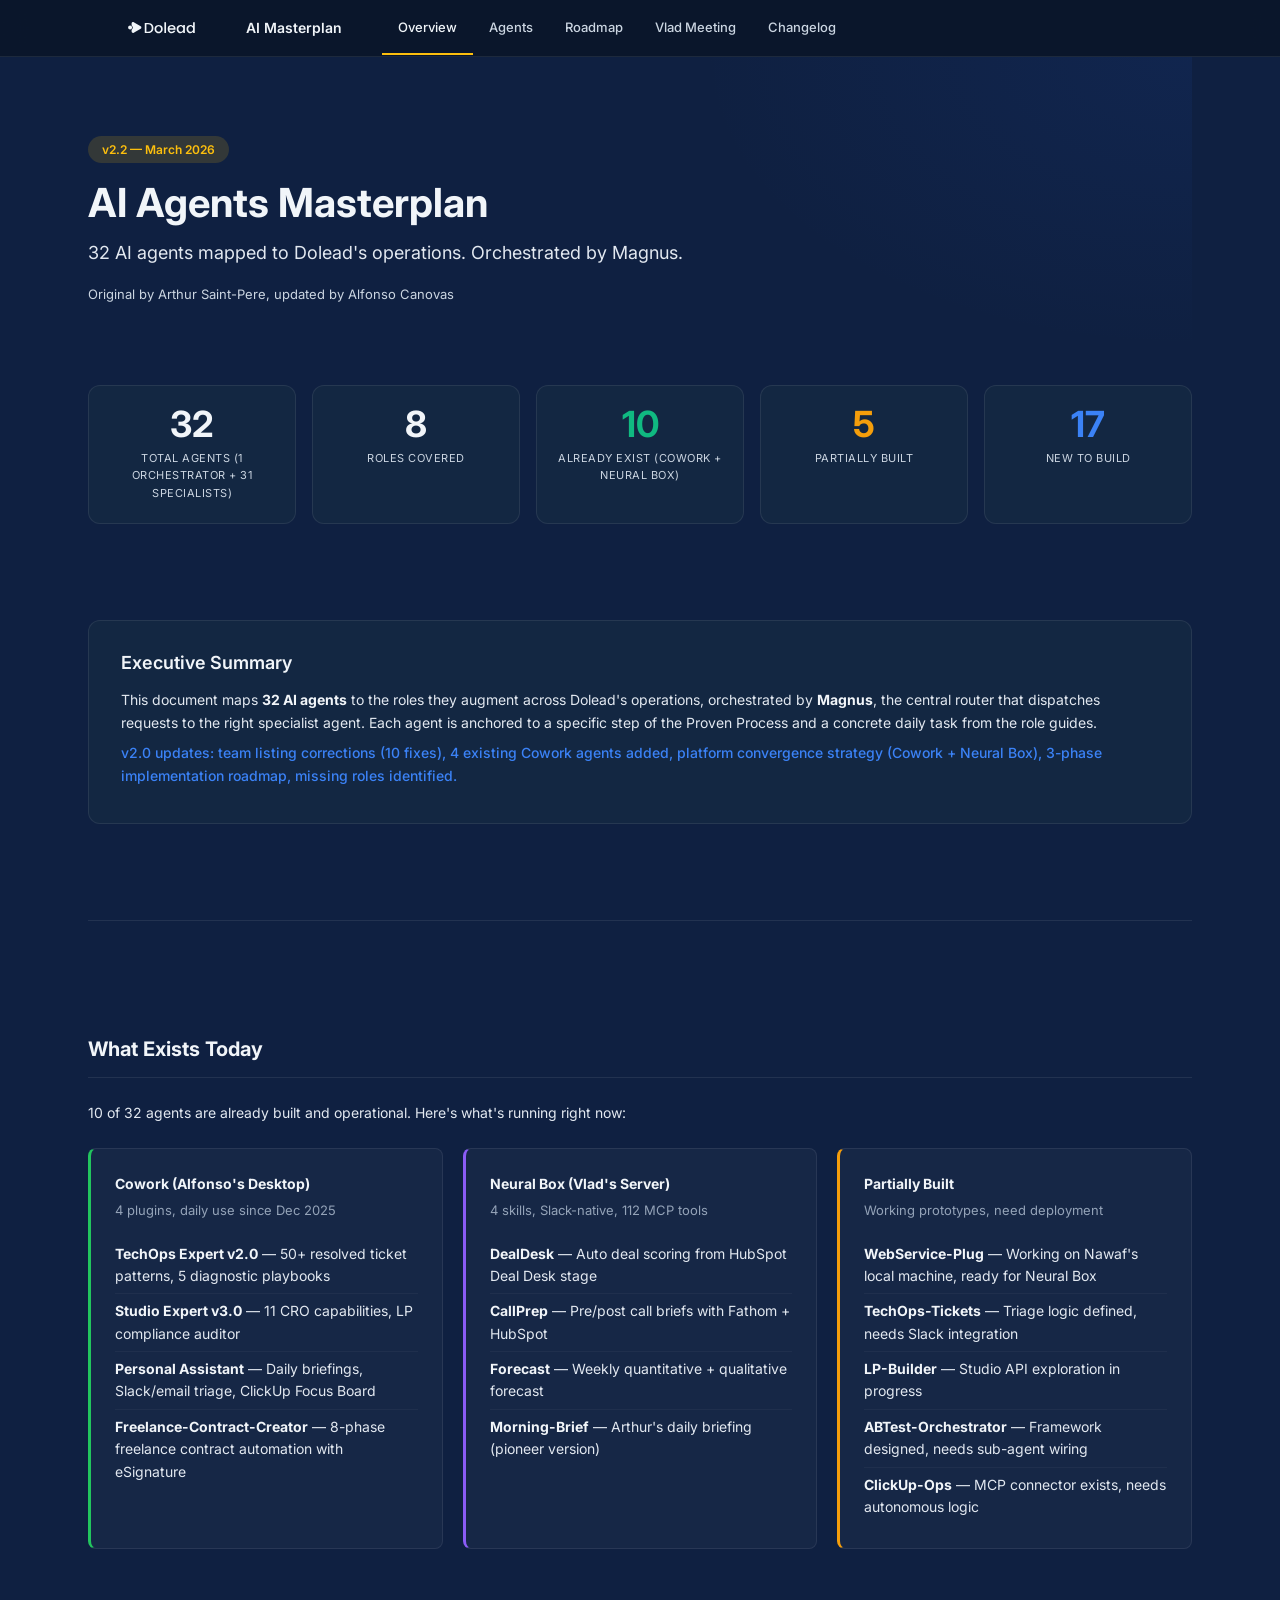
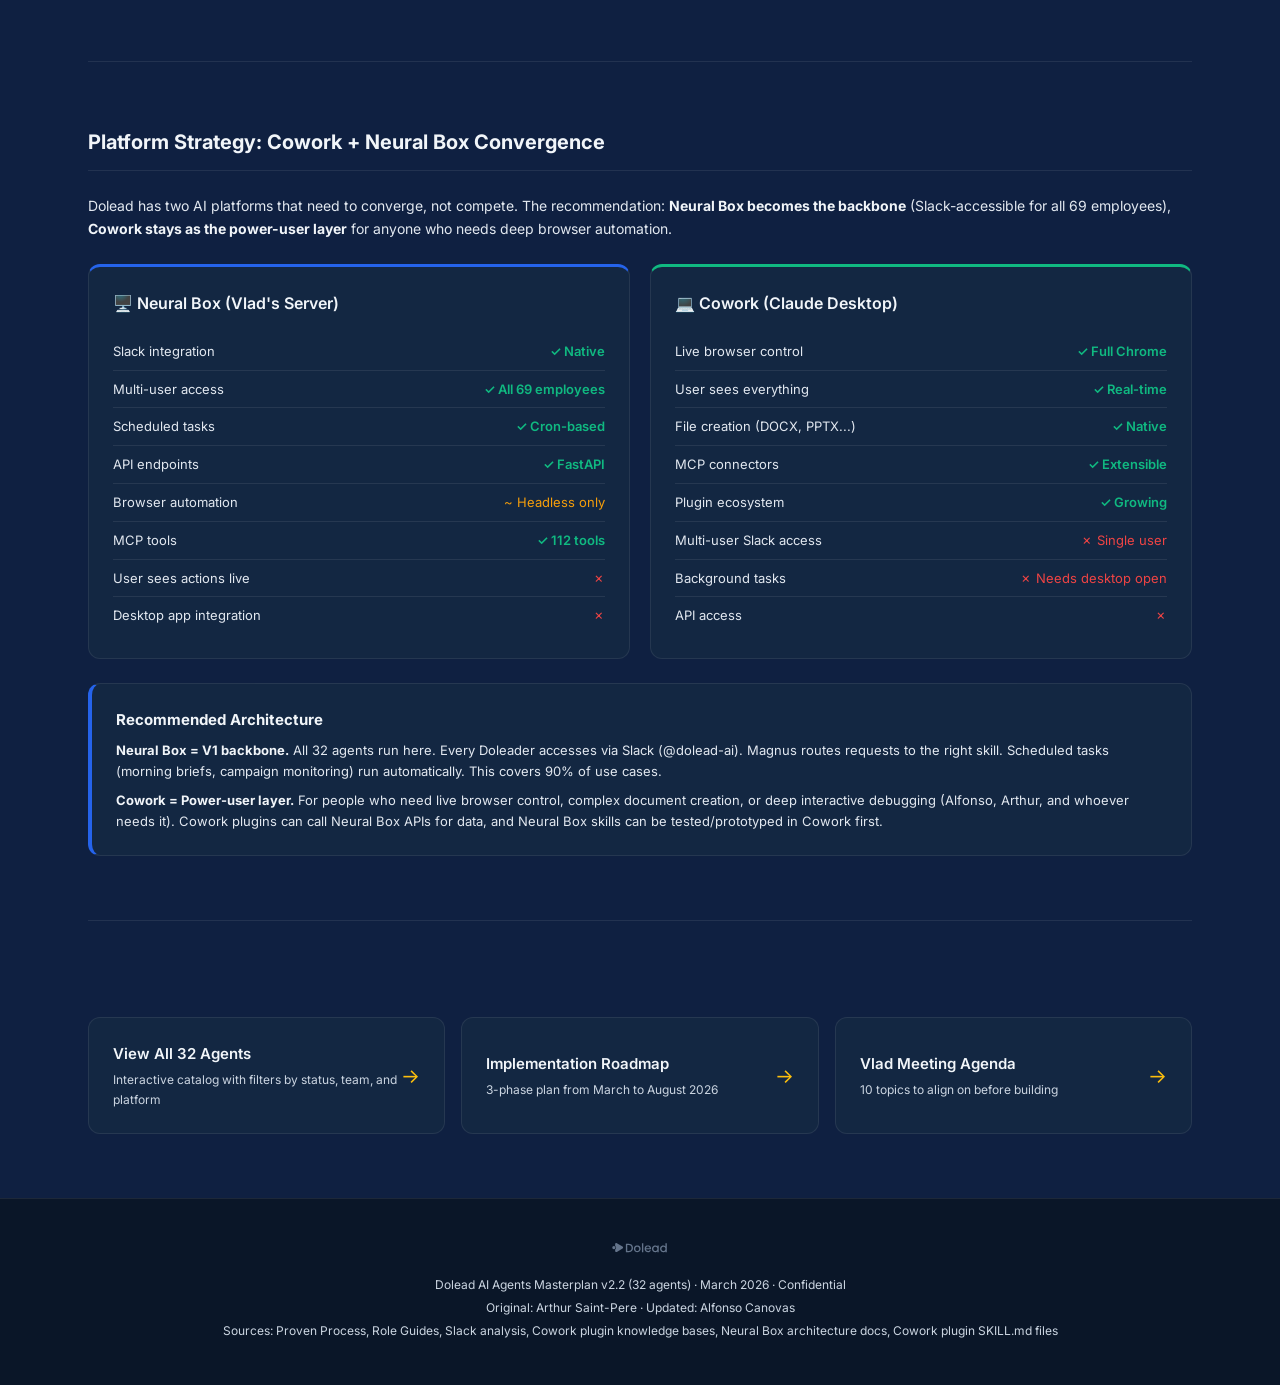
==== commit ab8a4f3f: "v2.2: Contrast overhaul, contract split, migration paths, What Exists Today Co-Authored-By: Claude O" ====
--- a/index.html
+++ b/index.html
@@ -32,9 +32,9 @@
 <!-- HERO -->
 <div class="hero">
 <div class="hero-content">
-<div class="version-badge">v2.0 &#8212; March 2026</div>
+<div class="version-badge">v2.2 &#8212; March 2026</div>
 <h1>AI Agents Masterplan</h1>
-<p class="subtitle">31 AI agents mapped to Dolead's operations. Orchestrated by Magnus.</p>
+<p class="subtitle">32 AI agents mapped to Dolead's operations. Orchestrated by Magnus.</p>
 <p class="credit">Original by Arthur Saint-Pere, updated by Alfonso Canovas</p>
 </div>
 </div>
@@ -42,8 +42,8 @@
 <!-- KEY METRICS -->
 <div class="stats-row">
 <div class="stat-card">
-<div class="num">31</div>
-<div class="label">Total Agents (1 orchestrator + 30 specialists)</div>
+<div class="num">32</div>
+<div class="label">Total Agents (1 orchestrator + 31 specialists)</div>
 </div>
 <div class="stat-card">
 <div class="num">8</div>
@@ -58,7 +58,7 @@
 <div class="label">Partially Built</div>
 </div>
 <div class="stat-card">
-<div class="num blue">16</div>
+<div class="num blue">17</div>
 <div class="label">New to Build</div>
 </div>
 </div>
@@ -67,9 +67,53 @@
 <div class="section">
 <div class="exec-summary">
 <h2>Executive Summary</h2>
-<p>This document maps <strong style="color:var(--text-primary)">31 AI agents</strong> to the roles they augment across Dolead's operations, orchestrated by <strong style="color:var(--text-primary)">Magnus</strong>, the central router that dispatches requests to the right specialist agent. Each agent is anchored to a specific step of the Proven Process and a concrete daily task from the role guides.</p>
+<p>This document maps <strong style="color:var(--text-primary)">32 AI agents</strong> to the roles they augment across Dolead's operations, orchestrated by <strong style="color:var(--text-primary)">Magnus</strong>, the central router that dispatches requests to the right specialist agent. Each agent is anchored to a specific step of the Proven Process and a concrete daily task from the role guides.</p>
 <p class="update-note">v2.0 updates: team listing corrections (10 fixes), 4 existing Cowork agents added, platform convergence strategy (Cowork + Neural Box), 3-phase implementation roadmap, missing roles identified.</p>
 </div>
+</div>
+
+<!-- WHAT EXISTS TODAY -->
+<div class="section">
+<section class="existing-agents-section">
+<div class="section-title">What Exists Today</div>
+<p style="margin-bottom: 4px;">10 of 32 agents are already built and operational. Here's what's running right now:</p>
+
+<div class="existing-grid">
+<div class="existing-card cowork">
+<h4>Cowork (Alfonso's Desktop)</h4>
+<p class="existing-subtitle">4 plugins, daily use since Dec 2025</p>
+<ul>
+<li><strong>TechOps Expert v2.0</strong> — 50+ resolved ticket patterns, 5 diagnostic playbooks</li>
+<li><strong>Studio Expert v3.0</strong> — 11 CRO capabilities, LP compliance auditor</li>
+<li><strong>Personal Assistant</strong> — Daily briefings, Slack/email triage, ClickUp Focus Board</li>
+<li><strong>Freelance-Contract-Creator</strong> — 8-phase freelance contract automation with eSignature</li>
+</ul>
+</div>
+
+<div class="existing-card neuralbox">
+<h4>Neural Box (Vlad's Server)</h4>
+<p class="existing-subtitle">4 skills, Slack-native, 112 MCP tools</p>
+<ul>
+<li><strong>DealDesk</strong> — Auto deal scoring from HubSpot Deal Desk stage</li>
+<li><strong>CallPrep</strong> — Pre/post call briefs with Fathom + HubSpot</li>
+<li><strong>Forecast</strong> — Weekly quantitative + qualitative forecast</li>
+<li><strong>Morning-Brief</strong> — Arthur's daily briefing (pioneer version)</li>
+</ul>
+</div>
+
+<div class="existing-card partial">
+<h4>Partially Built</h4>
+<p class="existing-subtitle">Working prototypes, need deployment</p>
+<ul>
+<li><strong>WebService-Plug</strong> — Working on Nawaf's local machine, ready for Neural Box</li>
+<li><strong>TechOps-Tickets</strong> — Triage logic defined, needs Slack integration</li>
+<li><strong>LP-Builder</strong> — Studio API exploration in progress</li>
+<li><strong>ABTest-Orchestrator</strong> — Framework designed, needs sub-agent wiring</li>
+<li><strong>ClickUp-Ops</strong> — MCP connector exists, needs autonomous logic</li>
+</ul>
+</div>
+</div>
+</section>
 </div>
 
 <!-- PLATFORM STRATEGY -->
@@ -105,7 +149,7 @@
 
 <div class="arch-callout">
 <h4>Recommended Architecture</h4>
-<p><strong>Neural Box = V1 backbone.</strong> All 31 agents run here. Every Doleader accesses via Slack (@dolead-ai). Magnus routes requests to the right skill. Scheduled tasks (morning briefs, campaign monitoring) run automatically. This covers 90% of use cases.</p>
+<p><strong>Neural Box = V1 backbone.</strong> All 32 agents run here. Every Doleader accesses via Slack (@dolead-ai). Magnus routes requests to the right skill. Scheduled tasks (morning briefs, campaign monitoring) run automatically. This covers 90% of use cases.</p>
 <p><strong>Cowork = Power-user layer.</strong> For people who need live browser control, complex document creation, or deep interactive debugging (Alfonso, Arthur, and whoever needs it). Cowork plugins can call Neural Box APIs for data, and Neural Box skills can be tested/prototyped in Cowork first.</p>
 </div>
 </div>
@@ -115,7 +159,7 @@
 <div class="quick-links">
 <a href="agents.html" class="quick-link">
 <div>
-<div class="ql-text">View All 31 Agents</div>
+<div class="ql-text">View All 32 Agents</div>
 <div class="ql-desc">Interactive catalog with filters by status, team, and platform</div>
 </div>
 <span class="arrow">&#8594;</span>
@@ -142,7 +186,7 @@
 <footer class="footer">
 <div class="footer-inner">
 <svg class="footer-logo" width="148" height="48" viewBox="0 0 148 48" fill="none" xmlns="http://www.w3.org/2000/svg"><path d="M43.598 12.912c2.352 0 4.407.455 6.166 1.366 1.78.89 3.146 2.183 4.1 3.877.974 1.674 1.462 3.634 1.462 5.88s-.488 4.195-1.462 5.848c-.954 1.652-2.32 2.924-4.1 3.814-1.758.868-3.814 1.303-6.166 1.303h-7.214V12.912h7.214zm0 19.132c2.585 0 4.566-.7 5.943-2.098 1.377-1.398 2.066-3.369 2.066-5.911 0-2.564-.689-4.566-2.066-6.007-1.377-1.44-3.358-2.161-5.943-2.161h-3.591v16.177h3.591zM66.512 35.286c-1.653 0-3.147-.371-4.481-1.113-1.335-.763-2.384-1.822-3.147-3.178-.762-1.377-1.143-2.966-1.143-4.767 0-1.78.392-3.358 1.176-4.735.784-1.377 1.854-2.437 3.21-3.178 1.356-.742 2.871-1.112 4.544-1.112 1.674 0 3.189.37 4.545 1.112 1.356.742 2.426 1.801 3.21 3.178.784 1.377 1.176 2.956 1.176 4.736 0 1.78-.403 3.358-1.208 4.735-.805 1.377-1.907 2.447-3.305 3.21-1.377.741-2.903 1.112-4.577 1.112zm0-3.147c.933 0 1.801-.222 2.606-.668.827-.445 1.494-1.112 2.003-2.002.508-.89.763-1.97.763-3.242 0-1.271-.244-2.341-.731-3.21-.488-.89-1.134-1.557-1.94-2.002-.805-.445-1.673-.668-2.606-.668-.932 0-1.801.223-2.606.668-.784.445-1.41 1.112-1.875 2.002-.467.869-.7 1.939-.7 3.21 0 1.886.477 3.348 1.43 4.386.975 1.017 2.193 1.526 3.655 1.526zM82.806 11.481V35h-3.623V11.481h3.623zM103.612 25.815c0 .657-.042 1.25-.127 1.78H90.105c.106 1.398.625 2.521 1.557 3.369.933.847 2.077 1.271 3.433 1.271 1.949 0 3.326-.816 4.131-2.447h3.91c-.53 1.61-1.494 2.934-2.892 3.972-1.377 1.017-3.094 1.526-5.149 1.526-1.674 0-3.178-.371-4.513-1.113-1.314-.763-2.352-1.822-3.115-3.178-.741-1.377-1.112-2.966-1.112-4.767 0-1.801.36-3.38 1.081-4.735.741-1.377 1.77-2.437 3.083-3.178 1.335-.742 2.86-1.112 4.577-1.112 1.652 0 3.125.36 4.417 1.08 1.293.72 2.299 1.738 3.02 3.051.72 1.293 1.08 2.787 1.08 4.482zm-3.782-1.144c-.021-1.335-.498-2.405-1.43-3.21-.933-.805-2.088-1.208-3.465-1.208-1.25 0-2.32.403-3.21 1.208-.89.784-1.42 1.854-1.59 3.21h9.695zM105.97 26.164c0-1.758.36-3.316 1.08-4.672.742-1.356 1.738-2.405 2.988-3.147 1.271-.762 2.67-1.144 4.196-1.144 1.377 0 2.574.276 3.591.826 1.038.53 1.865 1.197 2.479 2.003v-2.543h3.655V35h-3.655v-2.606c-.614.826-1.451 1.526-2.511 2.077-1.06.55-2.267.826-3.623.826-1.505 0-2.882-.382-4.132-1.144-1.25-.784-2.246-1.864-2.988-3.242-.72-1.398-1.08-2.977-1.08-4.735zm14.333.064c0-1.208-.254-2.256-.763-3.146-.487-.89-1.133-1.568-1.938-2.034-.805-.466-1.674-.7-2.606-.7-.933 0-1.801.234-2.606.7-.805.444-1.462 1.112-1.971 2.002-.488.869-.731 1.907-.731 3.115 0 1.208.243 2.267.731 3.178.509.911 1.166 1.61 1.971 2.098.826.466 1.695.7 2.606.7.932 0 1.801-.234 2.606-.7.805-.466 1.451-1.144 1.938-2.034.51-.91.763-1.95.763-3.178zM127.509 26.164c0-1.758.36-3.316 1.081-4.672.741-1.356 1.737-2.405 2.987-3.147 1.271-.762 2.68-1.144 4.227-1.144 1.144 0 2.267.254 3.369.763 1.123.487 2.013 1.144 2.669 1.971V11.481h3.655V35h-3.655v-2.638c-.593.847-1.419 1.547-2.479 2.098-1.038.55-2.235.826-3.591.826-1.526 0-2.924-.382-4.174-1.144-1.25-.784-2.246-1.864-2.987-3.242-.721-1.398-1.081-2.977-1.081-4.735zm14.333.064c0-1.208-.254-2.256-.762-3.146-.488-.89-1.134-1.568-1.939-2.034-.805-.466-1.674-.7-2.606-.7-.932 0-1.801.234-2.606.7-.805.444-1.462 1.112-1.971 2.002-.487.869-.731 1.907-.731 3.115 0 1.208.244 2.267.731 3.178.51.911 1.166 1.61 1.971 2.098.826.466 1.695.7 2.606.7.932 0 1.801-.234 2.606-.7.805-.466 1.451-1.144 1.939-2.034.508-.91.762-1.95.762-3.178zM8.726 22.958a4.363 4.363 0 11-8.726 0 4.363 4.363 0 018.726 0z" fill="#0F2041"/><path d="M27.483 25.6c2.023-1.19 2.023-4.116 0-5.306L12.336 11.388c-2.051-1.206-4.637.273-4.637 2.653v4.352a5.9 5.9 0 012.566 4.64 5.9 5.9 0 01-2.566 4.639v4.182c0 2.38 2.586 3.859 4.637 2.653L27.483 25.6z" fill="#0F2041"/></svg>
-<p>Dolead AI Agents Masterplan v2.0 (31 agents) &middot; March 2026 &middot; Confidential</p>
+<p>Dolead AI Agents Masterplan v2.2 (32 agents) &middot; March 2026 &middot; Confidential</p>
 <p>Original: Arthur Saint-Pere &middot; Updated: Alfonso Canovas</p>
 <p>Sources: Proven Process, Role Guides, Slack analysis, Cowork plugin knowledge bases, Neural Box architecture docs, Cowork plugin SKILL.md files</p>
 </div>
--- a/css/style.css
+++ b/css/style.css
@@ -13,8 +13,8 @@
   --gold: #FDBF0D;
   --blue-accent: #2563EB;
   --text-primary: #F1F5F9;
-  --text-secondary: #CBD5E1;
-  --text-tertiary: #94A3B8;
+  --text-secondary: #E2E8F0;
+  --text-tertiary: #CBD5E1;
   --green: #10B981;
   --orange: #F59E0B;
   --blue: #3B82F6;
@@ -868,6 +868,105 @@
   margin-bottom: 24px;
   padding-bottom: 12px;
   border-bottom: 1px solid var(--border);
+}
+
+/* ============ RESPONSIVE ============ */
+/* ============ MIGRATION NOTES ============ */
+.migration-note {
+  margin-top: 12px;
+  padding: 8px 12px;
+  background: rgba(253, 191, 13, 0.08);
+  border-left: 2px solid #FDBF0D;
+  border-radius: 4px;
+  font-size: 12px;
+  color: var(--text-tertiary);
+}
+.migration-note strong {
+  color: #FDBF0D;
+}
+.migration-note em {
+  color: var(--text-secondary);
+}
+
+/* ============ EXISTING AGENTS SECTION ============ */
+.existing-agents-section {
+  margin: 48px 0;
+}
+
+.existing-grid {
+  display: grid;
+  grid-template-columns: repeat(auto-fit, minmax(300px, 1fr));
+  gap: 20px;
+  margin-top: 24px;
+}
+
+.existing-card {
+  padding: 24px;
+  border-radius: 8px;
+  background: rgba(255, 255, 255, 0.03);
+  border: 1px solid rgba(255, 255, 255, 0.08);
+}
+
+.existing-card.cowork {
+  border-left: 3px solid #22C55E;
+}
+
+.existing-card.neuralbox {
+  border-left: 3px solid #8B5CF6;
+}
+
+.existing-card.partial {
+  border-left: 3px solid #F59E0B;
+}
+
+.existing-card h4 {
+  color: #F1F5F9;
+  margin-bottom: 4px;
+}
+
+.existing-subtitle {
+  color: #94A3B8;
+  font-size: 13px;
+  margin-bottom: 16px;
+}
+
+.existing-card ul {
+  list-style: none;
+  padding: 0;
+}
+
+.existing-card li {
+  padding: 6px 0;
+  color: var(--text-secondary);
+  font-size: 14px;
+  border-bottom: 1px solid rgba(255, 255, 255, 0.04);
+}
+
+.existing-card li:last-child {
+  border-bottom: none;
+}
+
+.existing-card li strong {
+  color: #F1F5F9;
+}
+
+/* ============ PRE-READ BOX ============ */
+.pre-read-box {
+  padding: 20px 24px;
+  background: rgba(253, 191, 13, 0.06);
+  border: 1px solid rgba(253, 191, 13, 0.2);
+  border-radius: 8px;
+  margin-bottom: 32px;
+}
+
+.pre-read-box h4 {
+  color: #FDBF0D;
+  margin-bottom: 8px;
+}
+
+.pre-read-box p {
+  color: var(--text-secondary);
+  line-height: 1.6;
 }
 
 /* ============ RESPONSIVE ============ */
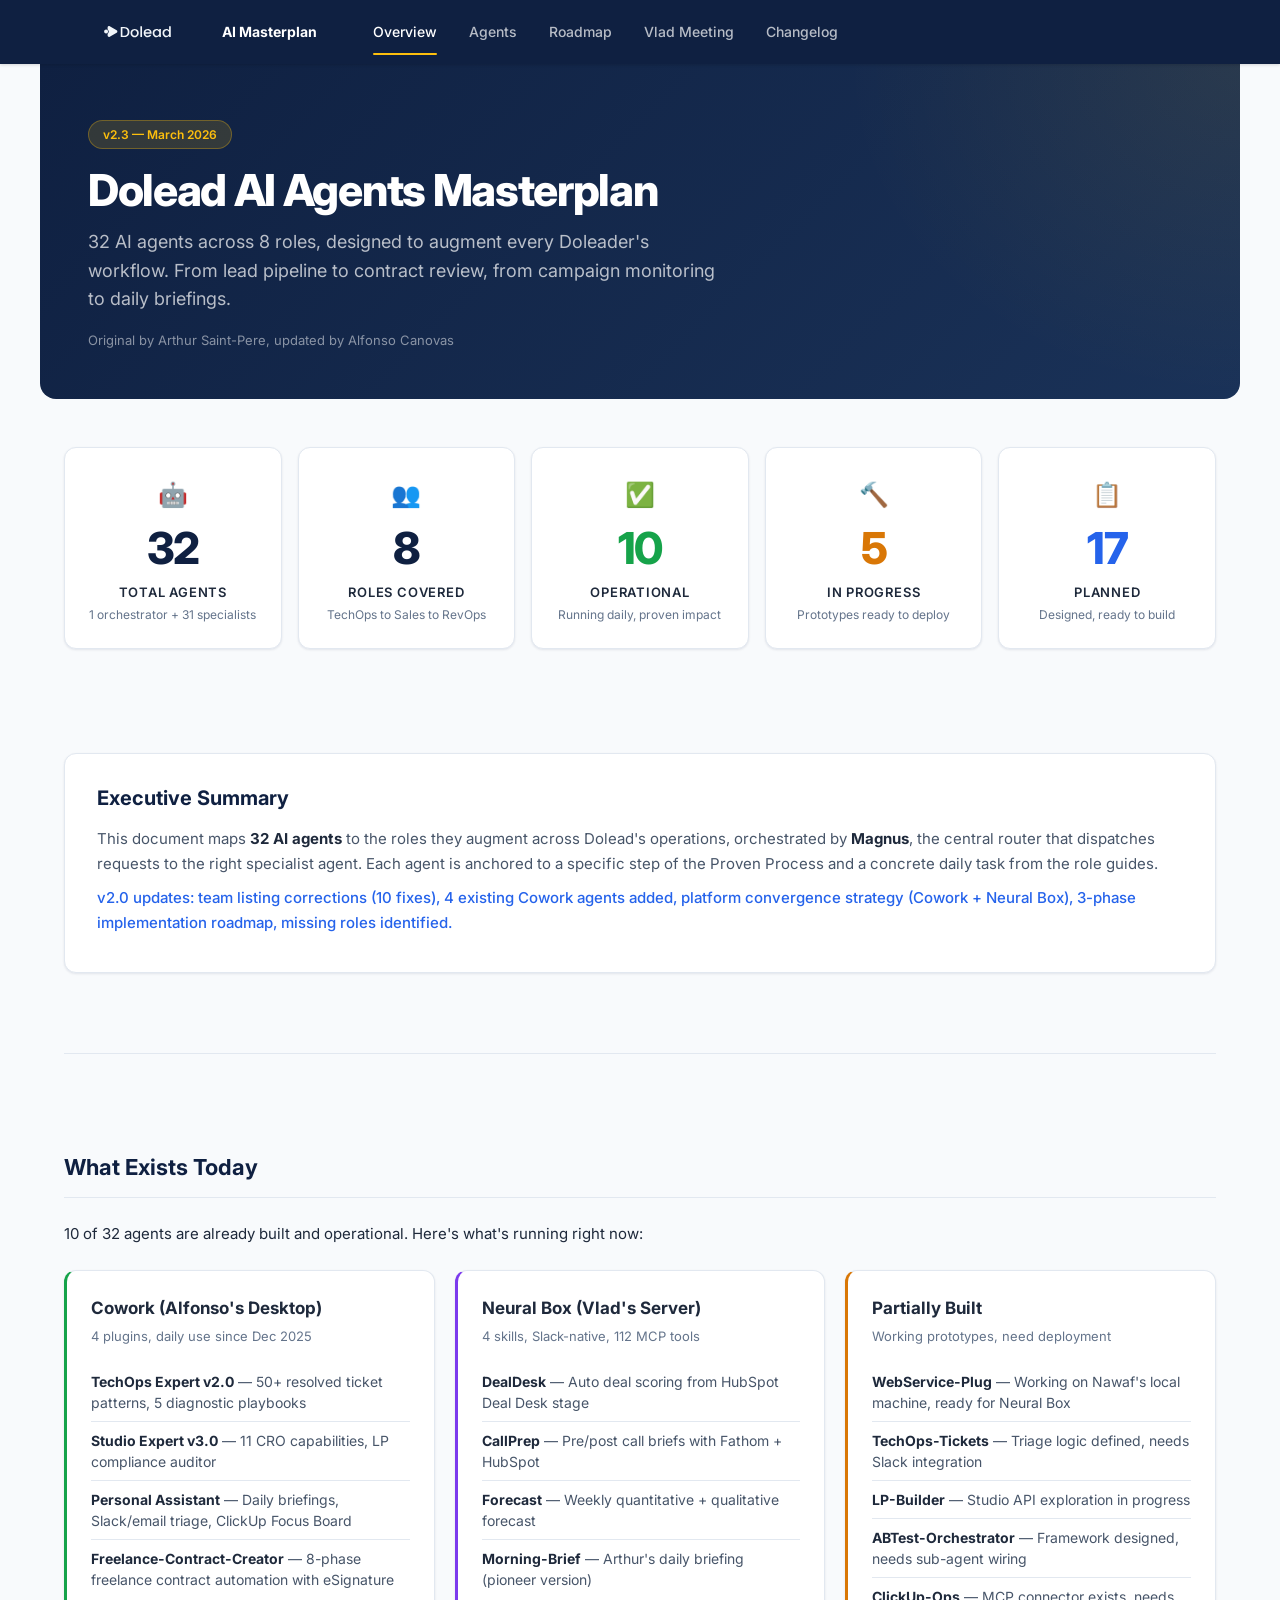
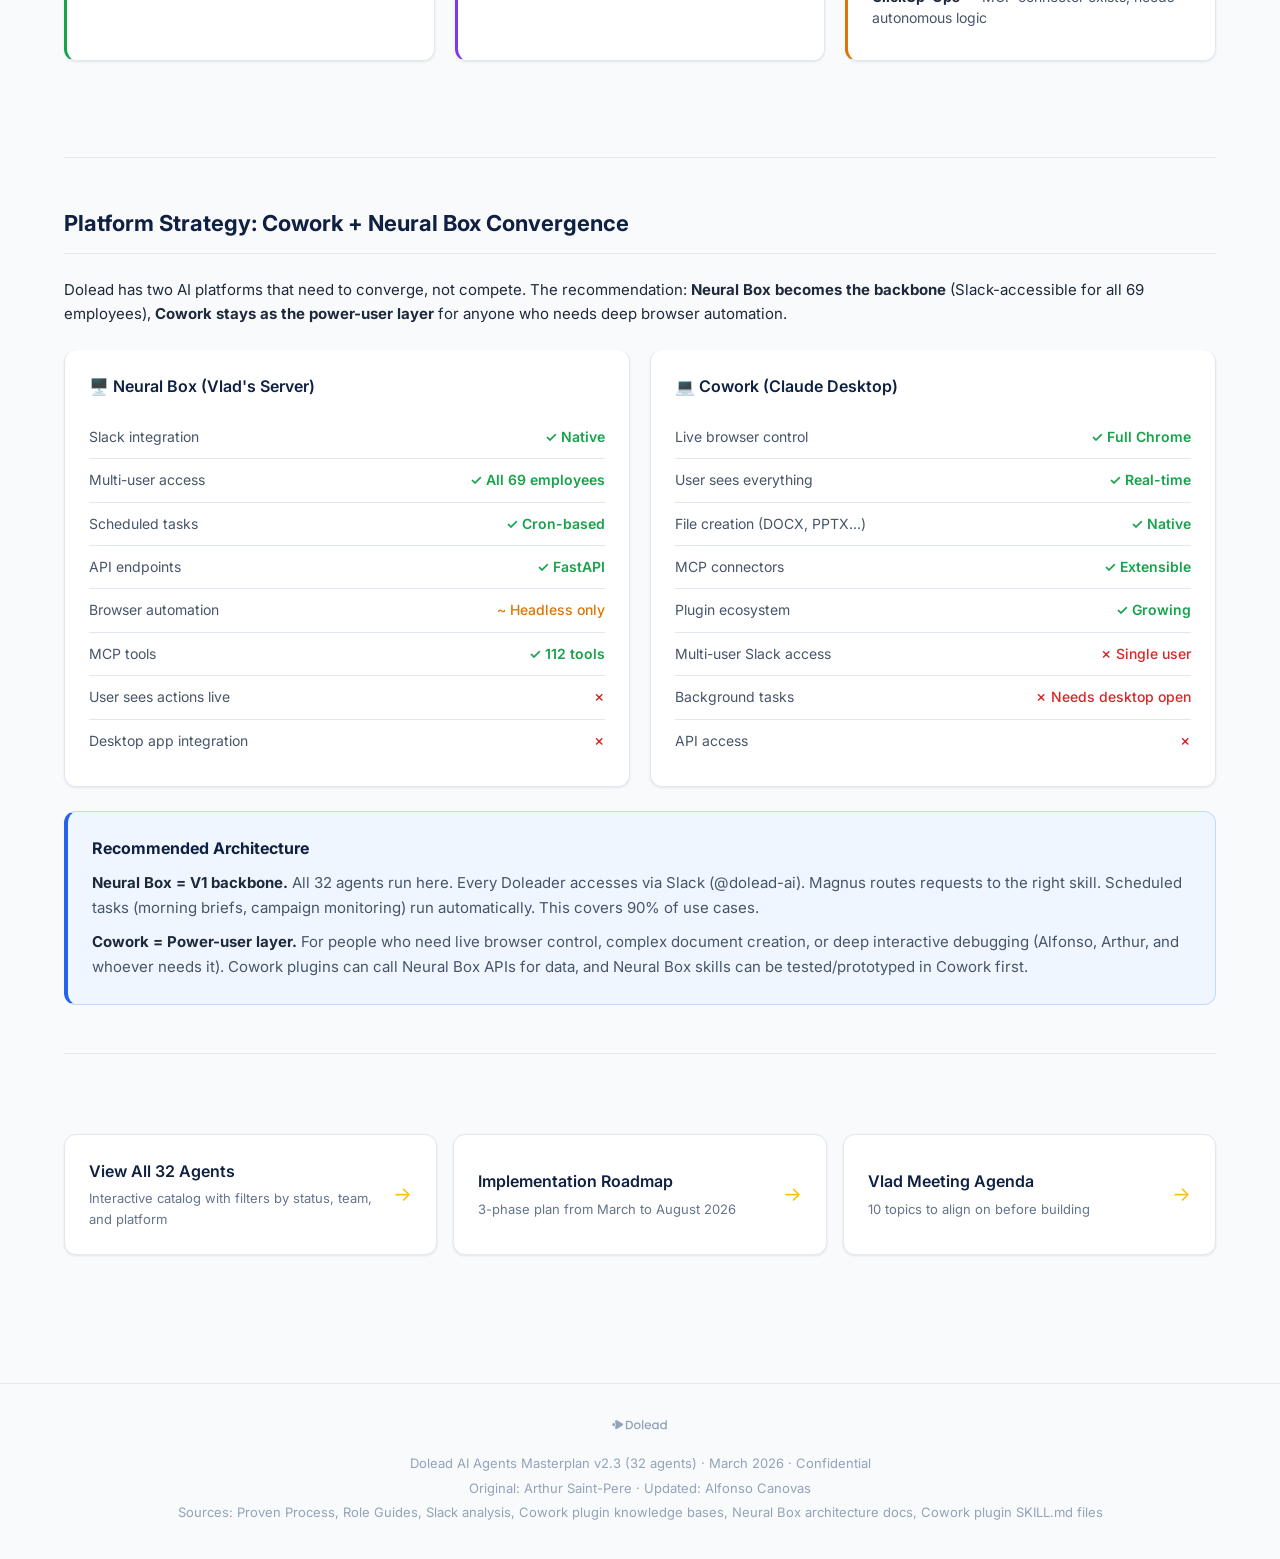
==== commit 7c6b1171: "v2.3: SaaS-quality design overhaul — light theme, redesigned hero/stats, data fixes - Complete CSS r" ====
--- a/index.html
+++ b/index.html
@@ -32,35 +32,45 @@
 <!-- HERO -->
 <div class="hero">
 <div class="hero-content">
-<div class="version-badge">v2.2 &#8212; March 2026</div>
-<h1>AI Agents Masterplan</h1>
-<p class="subtitle">32 AI agents mapped to Dolead's operations. Orchestrated by Magnus.</p>
+<div class="version-badge">v2.3 &#8212; March 2026</div>
+<h1>Dolead AI Agents Masterplan</h1>
+<p class="subtitle">32 AI agents across 8 roles, designed to augment every Doleader's workflow. From lead pipeline to contract review, from campaign monitoring to daily briefings.</p>
 <p class="credit">Original by Arthur Saint-Pere, updated by Alfonso Canovas</p>
 </div>
 </div>
 
 <!-- KEY METRICS -->
-<div class="stats-row">
-<div class="stat-card">
-<div class="num">32</div>
-<div class="label">Total Agents (1 orchestrator + 31 specialists)</div>
-</div>
-<div class="stat-card">
-<div class="num">8</div>
-<div class="label">Roles Covered</div>
-</div>
-<div class="stat-card">
-<div class="num green">10</div>
-<div class="label">Already Exist (Cowork + Neural Box)</div>
-</div>
-<div class="stat-card">
-<div class="num orange">5</div>
-<div class="label">Partially Built</div>
-</div>
-<div class="stat-card">
-<div class="num blue">17</div>
-<div class="label">New to Build</div>
-</div>
+<div class="stats-grid">
+<a href="agents.html" class="stat-card">
+<div class="stat-icon">&#129302;</div>
+<div class="stat-number">32</div>
+<div class="stat-label">Total Agents</div>
+<div class="stat-detail">1 orchestrator + 31 specialists</div>
+</a>
+<a href="agents.html" class="stat-card">
+<div class="stat-icon">&#128101;</div>
+<div class="stat-number">8</div>
+<div class="stat-label">Roles Covered</div>
+<div class="stat-detail">TechOps to Sales to RevOps</div>
+</a>
+<a href="agents.html" class="stat-card stat-exists">
+<div class="stat-icon">&#9989;</div>
+<div class="stat-number">10</div>
+<div class="stat-label">Operational</div>
+<div class="stat-detail">Running daily, proven impact</div>
+</a>
+<a href="agents.html" class="stat-card stat-partial">
+<div class="stat-icon">&#128296;</div>
+<div class="stat-number">5</div>
+<div class="stat-label">In Progress</div>
+<div class="stat-detail">Prototypes ready to deploy</div>
+</a>
+<a href="agents.html" class="stat-card stat-new">
+<div class="stat-icon">&#128203;</div>
+<div class="stat-number">17</div>
+<div class="stat-label">Planned</div>
+<div class="stat-detail">Designed, ready to build</div>
+</a>
 </div>
 
 <!-- EXEC SUMMARY -->
@@ -186,7 +196,7 @@
 <footer class="footer">
 <div class="footer-inner">
 <svg class="footer-logo" width="148" height="48" viewBox="0 0 148 48" fill="none" xmlns="http://www.w3.org/2000/svg"><path d="M43.598 12.912c2.352 0 4.407.455 6.166 1.366 1.78.89 3.146 2.183 4.1 3.877.974 1.674 1.462 3.634 1.462 5.88s-.488 4.195-1.462 5.848c-.954 1.652-2.32 2.924-4.1 3.814-1.758.868-3.814 1.303-6.166 1.303h-7.214V12.912h7.214zm0 19.132c2.585 0 4.566-.7 5.943-2.098 1.377-1.398 2.066-3.369 2.066-5.911 0-2.564-.689-4.566-2.066-6.007-1.377-1.44-3.358-2.161-5.943-2.161h-3.591v16.177h3.591zM66.512 35.286c-1.653 0-3.147-.371-4.481-1.113-1.335-.763-2.384-1.822-3.147-3.178-.762-1.377-1.143-2.966-1.143-4.767 0-1.78.392-3.358 1.176-4.735.784-1.377 1.854-2.437 3.21-3.178 1.356-.742 2.871-1.112 4.544-1.112 1.674 0 3.189.37 4.545 1.112 1.356.742 2.426 1.801 3.21 3.178.784 1.377 1.176 2.956 1.176 4.736 0 1.78-.403 3.358-1.208 4.735-.805 1.377-1.907 2.447-3.305 3.21-1.377.741-2.903 1.112-4.577 1.112zm0-3.147c.933 0 1.801-.222 2.606-.668.827-.445 1.494-1.112 2.003-2.002.508-.89.763-1.97.763-3.242 0-1.271-.244-2.341-.731-3.21-.488-.89-1.134-1.557-1.94-2.002-.805-.445-1.673-.668-2.606-.668-.932 0-1.801.223-2.606.668-.784.445-1.41 1.112-1.875 2.002-.467.869-.7 1.939-.7 3.21 0 1.886.477 3.348 1.43 4.386.975 1.017 2.193 1.526 3.655 1.526zM82.806 11.481V35h-3.623V11.481h3.623zM103.612 25.815c0 .657-.042 1.25-.127 1.78H90.105c.106 1.398.625 2.521 1.557 3.369.933.847 2.077 1.271 3.433 1.271 1.949 0 3.326-.816 4.131-2.447h3.91c-.53 1.61-1.494 2.934-2.892 3.972-1.377 1.017-3.094 1.526-5.149 1.526-1.674 0-3.178-.371-4.513-1.113-1.314-.763-2.352-1.822-3.115-3.178-.741-1.377-1.112-2.966-1.112-4.767 0-1.801.36-3.38 1.081-4.735.741-1.377 1.77-2.437 3.083-3.178 1.335-.742 2.86-1.112 4.577-1.112 1.652 0 3.125.36 4.417 1.08 1.293.72 2.299 1.738 3.02 3.051.72 1.293 1.08 2.787 1.08 4.482zm-3.782-1.144c-.021-1.335-.498-2.405-1.43-3.21-.933-.805-2.088-1.208-3.465-1.208-1.25 0-2.32.403-3.21 1.208-.89.784-1.42 1.854-1.59 3.21h9.695zM105.97 26.164c0-1.758.36-3.316 1.08-4.672.742-1.356 1.738-2.405 2.988-3.147 1.271-.762 2.67-1.144 4.196-1.144 1.377 0 2.574.276 3.591.826 1.038.53 1.865 1.197 2.479 2.003v-2.543h3.655V35h-3.655v-2.606c-.614.826-1.451 1.526-2.511 2.077-1.06.55-2.267.826-3.623.826-1.505 0-2.882-.382-4.132-1.144-1.25-.784-2.246-1.864-2.988-3.242-.72-1.398-1.08-2.977-1.08-4.735zm14.333.064c0-1.208-.254-2.256-.763-3.146-.487-.89-1.133-1.568-1.938-2.034-.805-.466-1.674-.7-2.606-.7-.933 0-1.801.234-2.606.7-.805.444-1.462 1.112-1.971 2.002-.488.869-.731 1.907-.731 3.115 0 1.208.243 2.267.731 3.178.509.911 1.166 1.61 1.971 2.098.826.466 1.695.7 2.606.7.932 0 1.801-.234 2.606-.7.805-.466 1.451-1.144 1.938-2.034.51-.91.763-1.95.763-3.178zM127.509 26.164c0-1.758.36-3.316 1.081-4.672.741-1.356 1.737-2.405 2.987-3.147 1.271-.762 2.68-1.144 4.227-1.144 1.144 0 2.267.254 3.369.763 1.123.487 2.013 1.144 2.669 1.971V11.481h3.655V35h-3.655v-2.638c-.593.847-1.419 1.547-2.479 2.098-1.038.55-2.235.826-3.591.826-1.526 0-2.924-.382-4.174-1.144-1.25-.784-2.246-1.864-2.987-3.242-.721-1.398-1.081-2.977-1.081-4.735zm14.333.064c0-1.208-.254-2.256-.762-3.146-.488-.89-1.134-1.568-1.939-2.034-.805-.466-1.674-.7-2.606-.7-.932 0-1.801.234-2.606.7-.805.444-1.462 1.112-1.971 2.002-.487.869-.731 1.907-.731 3.115 0 1.208.244 2.267.731 3.178.51.911 1.166 1.61 1.971 2.098.826.466 1.695.7 2.606.7.932 0 1.801-.234 2.606-.7.805-.466 1.451-1.144 1.939-2.034.508-.91.762-1.95.762-3.178zM8.726 22.958a4.363 4.363 0 11-8.726 0 4.363 4.363 0 018.726 0z" fill="#0F2041"/><path d="M27.483 25.6c2.023-1.19 2.023-4.116 0-5.306L12.336 11.388c-2.051-1.206-4.637.273-4.637 2.653v4.352a5.9 5.9 0 012.566 4.64 5.9 5.9 0 01-2.566 4.639v4.182c0 2.38 2.586 3.859 4.637 2.653L27.483 25.6z" fill="#0F2041"/></svg>
-<p>Dolead AI Agents Masterplan v2.2 (32 agents) &middot; March 2026 &middot; Confidential</p>
+<p>Dolead AI Agents Masterplan v2.3 (32 agents) &middot; March 2026 &middot; Confidential</p>
 <p>Original: Arthur Saint-Pere &middot; Updated: Alfonso Canovas</p>
 <p>Sources: Proven Process, Role Guides, Slack analysis, Cowork plugin knowledge bases, Neural Box architecture docs, Cowork plugin SKILL.md files</p>
 </div>
--- a/css/style.css
+++ b/css/style.css
@@ -1,45 +1,93 @@
 /* ============================================
    Dolead AI Agents Masterplan — Design System
-   Dark theme, Linear/Vercel aesthetic
+   Light theme, SaaS-quality polish
    ============================================ */
 
-@import url('https://fonts.googleapis.com/css2?family=Inter:wght@400;500;600;700&family=JetBrains+Mono:wght@400;500&display=swap');
+@import url('https://fonts.googleapis.com/css2?family=Inter:wght@400;500;600;700;800&display=swap');
 
 :root {
-  --bg-primary: #0F2041;
-  --bg-darker: #0A1628;
-  --bg-card: #132742;
-  --bg-card-hover: #1A3356;
+  /* Brand */
+  --navy: #0F2041;
+  --navy-light: #1A3258;
   --gold: #FDBF0D;
-  --blue-accent: #2563EB;
-  --text-primary: #F1F5F9;
-  --text-secondary: #E2E8F0;
-  --text-tertiary: #CBD5E1;
-  --green: #10B981;
-  --orange: #F59E0B;
-  --blue: #3B82F6;
-  --red: #EF4444;
-  --purple: #8B5CF6;
-  --cyan: #06B6D4;
-  --border: rgba(255,255,255,0.08);
-  --border-active: rgba(253,191,13,0.3);
-  --font-sans: 'Inter', -apple-system, BlinkMacSystemFont, 'Segoe UI', sans-serif;
-  --font-mono: 'JetBrains Mono', 'SF Mono', Monaco, monospace;
+  --gold-light: #FEF3C7;
+  --gold-hover: #F5A623;
+
+  /* Backgrounds */
+  --bg-page: #F8FAFC;
+  --bg-card: #FFFFFF;
+  --bg-nav: #0F2041;
+  --bg-hover: #F1F5F9;
+
+  /* Text hierarchy */
+  --text-heading: #0F2041;
+  --text-primary: #1E293B;
+  --text-secondary: #475569;
+  --text-tertiary: #64748B;
+  --text-muted: #94A3B8;
+  --text-on-dark: #FFFFFF;
+  --text-on-dark-dim: rgba(255, 255, 255, 0.7);
+
+  /* Borders */
+  --border-light: #E2E8F0;
+  --border-medium: #CBD5E1;
+  --border-focus: #FDBF0D;
+
+  /* Shadows */
+  --shadow-xs: 0 1px 2px rgba(15, 32, 65, 0.04);
+  --shadow-sm: 0 1px 3px rgba(15, 32, 65, 0.06), 0 1px 2px rgba(15, 32, 65, 0.04);
+  --shadow-md: 0 4px 6px -1px rgba(15, 32, 65, 0.07), 0 2px 4px -2px rgba(15, 32, 65, 0.04);
+  --shadow-lg: 0 10px 15px -3px rgba(15, 32, 65, 0.08), 0 4px 6px -4px rgba(15, 32, 65, 0.03);
+  --shadow-card-hover: 0 12px 24px -4px rgba(15, 32, 65, 0.12), 0 4px 8px -2px rgba(15, 32, 65, 0.06);
+
+  /* Status colors */
+  --status-exists: #16A34A;
+  --status-exists-bg: #DCFCE7;
+  --status-exists-border: #BBF7D0;
+  --status-partial: #D97706;
+  --status-partial-bg: #FEF3C7;
+  --status-partial-border: #FDE68A;
+  --status-new: #2563EB;
+  --status-new-bg: #DBEAFE;
+  --status-new-border: #BFDBFE;
+
+  /* Platform */
+  --platform-cowork: #16A34A;
+  --platform-neuralbox: #7C3AED;
+
+  /* Layout */
+  --max-width: 1200px;
+  --nav-height: 64px;
+  --radius-sm: 8px;
+  --radius-md: 12px;
+  --radius-lg: 16px;
+  --radius-full: 9999px;
+
+  /* Transitions */
+  --transition-fast: 150ms ease;
+  --transition-base: 200ms ease;
+  --transition-slow: 300ms ease;
 }
 
 /* Reset */
 *, *::before, *::after { margin: 0; padding: 0; box-sizing: border-box; }
 html { scroll-behavior: smooth; }
 body {
-  font-family: var(--font-sans);
-  background: var(--bg-primary);
-  color: var(--text-secondary);
+  font-family: 'Inter', -apple-system, BlinkMacSystemFont, 'Segoe UI', sans-serif;
+  background: var(--bg-page);
+  color: var(--text-primary);
   line-height: 1.6;
-  font-size: 14px;
+  font-size: 15px;
   -webkit-font-smoothing: antialiased;
-}
-a { color: var(--blue-accent); text-decoration: none; }
-a:hover { color: var(--gold); }
+  -moz-osx-font-smoothing: grayscale;
+}
+a { color: var(--navy); text-decoration: none; transition: color var(--transition-fast); }
+a:hover { color: var(--gold-hover); }
+a:focus-visible, button:focus-visible {
+  outline: 2px solid var(--gold);
+  outline-offset: 2px;
+  border-radius: 4px;
+}
 
 /* ============ NAVIGATION ============ */
 .nav {
@@ -48,18 +96,16 @@
   left: 0;
   right: 0;
   z-index: 1000;
-  background: rgba(10, 22, 40, 0.85);
-  backdrop-filter: blur(12px);
-  -webkit-backdrop-filter: blur(12px);
-  border-bottom: 1px solid var(--border);
+  background: var(--bg-nav);
+  box-shadow: 0 1px 3px rgba(0, 0, 0, 0.15);
 }
 .nav-inner {
-  max-width: 1200px;
+  max-width: var(--max-width);
   margin: 0 auto;
-  padding: 0 48px;
-  display: flex;
-  align-items: center;
-  height: 56px;
+  padding: 0 24px;
+  display: flex;
+  align-items: center;
+  height: var(--nav-height);
   gap: 0;
 }
 .nav-logo {
@@ -70,16 +116,12 @@
   flex-shrink: 0;
   text-decoration: none;
 }
-.nav-logo img, .nav-logo svg {
-  height: 22px;
-}
-.nav-logo svg path {
-  fill: #F1F5F9;
-}
+.nav-logo img, .nav-logo svg { height: 22px; }
+.nav-logo svg path { fill: #F1F5F9; }
 .nav-logo span {
   font-size: 14px;
-  font-weight: 600;
-  color: var(--text-primary);
+  font-weight: 700;
+  color: var(--text-on-dark);
   white-space: nowrap;
 }
 .nav-links {
@@ -88,21 +130,33 @@
   align-items: center;
 }
 .nav-links a {
-  padding: 16px 16px;
-  font-size: 13px;
+  padding: 8px 16px;
+  font-size: 0.875rem;
   font-weight: 500;
-  color: var(--text-tertiary);
+  color: var(--text-on-dark-dim);
   text-decoration: none;
-  border-bottom: 2px solid transparent;
-  transition: all 0.2s;
+  border-radius: var(--radius-sm);
+  transition: color var(--transition-fast), background var(--transition-fast);
   white-space: nowrap;
+  border-bottom: none;
+  position: relative;
 }
 .nav-links a:hover {
-  color: var(--text-secondary);
+  color: var(--text-on-dark);
+  background: rgba(255, 255, 255, 0.08);
 }
 .nav-links a.active {
-  color: var(--text-primary);
-  border-bottom-color: var(--gold);
+  color: var(--text-on-dark);
+}
+.nav-links a.active::after {
+  content: '';
+  position: absolute;
+  bottom: -4px;
+  left: 16px;
+  right: 16px;
+  height: 2px;
+  background: var(--gold);
+  border-radius: 1px;
 }
 .hamburger {
   display: none;
@@ -118,29 +172,34 @@
   display: block;
   width: 22px;
   height: 2px;
-  background: var(--text-secondary);
+  background: rgba(255,255,255,0.8);
   transition: all 0.3s;
 }
 
 /* ============ LAYOUT ============ */
 .container {
-  max-width: 1200px;
+  max-width: var(--max-width);
   margin: 0 auto;
-  padding: 0 48px;
+  padding: 0 24px;
 }
 .page-body {
-  padding-top: 56px; /* nav height */
+  padding-top: var(--nav-height);
 }
 .section {
-  padding: 64px 0;
+  padding: 48px 0;
 }
 .section + .section {
-  border-top: 1px solid var(--border);
+  border-top: 1px solid var(--border-light);
 }
 
 /* ============ HERO ============ */
 .hero {
-  padding: 80px 0 48px;
+  background: linear-gradient(135deg, var(--navy) 0%, var(--navy-light) 100%);
+  padding: 56px 0 48px;
+  margin: 0 -24px 48px;
+  padding-left: 24px;
+  padding-right: 24px;
+  border-radius: 0 0 var(--radius-lg) var(--radius-lg);
   position: relative;
 }
 .hero::after {
@@ -148,95 +207,150 @@
   position: absolute;
   top: 0;
   right: 0;
-  width: 500px;
+  width: 400px;
   height: 100%;
-  background: radial-gradient(ellipse at top right, rgba(37,99,235,0.08) 0%, transparent 70%);
+  background: radial-gradient(ellipse at top right, rgba(253,191,13,0.08) 0%, transparent 70%);
   pointer-events: none;
 }
 .hero-content {
   position: relative;
   z-index: 1;
+  max-width: var(--max-width);
+  margin: 0 auto;
+  padding: 0 24px;
 }
 .hero h1 {
-  font-size: 40px;
-  font-weight: 700;
-  color: var(--text-primary);
-  line-height: 1.2;
+  font-size: 2.75rem;
+  font-weight: 800;
+  color: var(--text-on-dark);
+  line-height: 1.15;
   margin-bottom: 12px;
+  letter-spacing: -0.03em;
 }
 .hero .subtitle {
-  font-size: 18px;
-  color: var(--text-secondary);
+  font-size: 1.125rem;
+  color: var(--text-on-dark-dim);
   margin-bottom: 16px;
-  max-width: 680px;
+  max-width: 640px;
 }
 .hero .credit {
   font-size: 13px;
-  color: var(--text-tertiary);
+  color: rgba(255,255,255,0.5);
 }
 .version-badge {
   display: inline-block;
-  background: rgba(253,191,13,0.15);
+  background: rgba(253, 191, 13, 0.15);
   color: var(--gold);
-  font-size: 12px;
+  font-size: 0.75rem;
   font-weight: 600;
   padding: 4px 14px;
-  border-radius: 20px;
+  border-radius: var(--radius-full);
+  border: 1px solid rgba(253, 191, 13, 0.3);
   margin-bottom: 16px;
 }
 
 /* ============ STAT CARDS ============ */
-.stats-row {
+.stats-row, .stats-grid {
   display: grid;
   grid-template-columns: repeat(5, 1fr);
   gap: 16px;
-  margin: 32px 0;
+  margin: 40px 0 56px;
 }
 .stat-card {
-  background: var(--bg-card);
-  border: 1px solid var(--border);
-  border-radius: 12px;
-  padding: 20px;
+  display: flex;
+  flex-direction: column;
+  align-items: center;
   text-align: center;
-}
-.stat-card .num {
-  font-size: 36px;
-  font-weight: 700;
+  padding: 28px 16px 24px;
+  background: var(--bg-card);
+  border: 1px solid var(--border-light);
+  border-radius: var(--radius-md);
+  box-shadow: var(--shadow-sm);
+  text-decoration: none;
+  cursor: pointer;
+  transition: box-shadow var(--transition-base), transform var(--transition-base), border-color var(--transition-base);
+  position: relative;
+  overflow: hidden;
+  color: inherit;
+}
+.stat-card::before {
+  content: '';
+  position: absolute;
+  top: 0;
+  left: 0;
+  right: 0;
+  height: 3px;
+  background: var(--navy);
+  opacity: 0;
+  transition: opacity var(--transition-base);
+}
+.stat-card:hover {
+  box-shadow: var(--shadow-card-hover);
+  transform: translateY(-3px);
+  border-color: var(--border-medium);
+  color: inherit;
+}
+.stat-card:hover::before { opacity: 1; }
+.stat-icon {
+  font-size: 1.5rem;
+  margin-bottom: 12px;
+}
+.stat-card .num, .stat-number {
+  font-size: 2.75rem;
+  font-weight: 800;
+  line-height: 1;
+  margin-bottom: 8px;
+  color: var(--navy);
+  letter-spacing: -0.03em;
+}
+.stat-card .label, .stat-label {
+  font-size: 0.8125rem;
+  font-weight: 600;
   color: var(--text-primary);
-  line-height: 1;
-}
-.stat-card .num.green { color: var(--green); }
-.stat-card .num.orange { color: var(--orange); }
-.stat-card .num.blue { color: var(--blue); }
-.stat-card .label {
-  font-size: 11px;
+  text-transform: uppercase;
+  letter-spacing: 0.06em;
+  margin-top: 4px;
+  margin-bottom: 4px;
+}
+.stat-detail {
+  font-size: 0.75rem;
   color: var(--text-tertiary);
-  text-transform: uppercase;
-  letter-spacing: 0.5px;
-  margin-top: 8px;
-}
+  line-height: 1.4;
+}
+/* Status colors */
+.stat-card .num.green, .stat-exists .stat-number { color: var(--status-exists); }
+.stat-card .num.orange, .stat-partial .stat-number { color: var(--status-partial); }
+.stat-card .num.blue, .stat-new .stat-number { color: var(--status-new); }
+.stat-exists:hover { border-color: var(--status-exists); }
+.stat-exists:hover::before { background: var(--status-exists); }
+.stat-partial:hover { border-color: var(--status-partial); }
+.stat-partial:hover::before { background: var(--status-partial); }
+.stat-new:hover { border-color: var(--status-new); }
+.stat-new:hover::before { background: var(--status-new); }
 
 /* ============ EXEC SUMMARY ============ */
 .exec-summary {
   background: var(--bg-card);
-  border: 1px solid var(--border);
-  border-radius: 12px;
+  border: 1px solid var(--border-light);
+  border-radius: var(--radius-md);
   padding: 28px 32px;
   margin-bottom: 32px;
+  box-shadow: var(--shadow-sm);
 }
 .exec-summary h2 {
-  font-size: 18px;
-  font-weight: 600;
-  color: var(--text-primary);
+  font-size: 1.25rem;
+  font-weight: 700;
+  color: var(--text-heading);
   margin-bottom: 12px;
 }
 .exec-summary p {
   color: var(--text-secondary);
-  font-size: 14px;
+  font-size: 0.9375rem;
   margin-bottom: 8px;
+  line-height: 1.7;
 }
 .exec-summary .update-note {
-  color: var(--blue);
+  color: var(--status-new);
   font-weight: 500;
   margin-top: 8px;
 }
@@ -250,49 +364,51 @@
 }
 .platform-card {
   background: var(--bg-card);
-  border: 1px solid var(--border);
-  border-radius: 12px;
+  border: 1px solid var(--border-light);
+  border-radius: var(--radius-md);
   padding: 24px;
+  box-shadow: var(--shadow-sm);
 }
 .platform-card h3 {
-  font-size: 16px;
-  font-weight: 600;
-  color: var(--text-primary);
+  font-size: 1rem;
+  font-weight: 600;
+  color: var(--text-heading);
   margin-bottom: 16px;
   display: flex;
   align-items: center;
   gap: 8px;
 }
 .platform-card .feature {
-  font-size: 13px;
-  padding: 8px 0;
-  border-bottom: 1px solid var(--border);
+  font-size: 0.875rem;
+  padding: 10px 0;
+  border-bottom: 1px solid var(--border-light);
   display: flex;
   justify-content: space-between;
   color: var(--text-secondary);
 }
 .platform-card .feature:last-child { border-bottom: none; }
-.platform-card .check { color: var(--green); font-weight: 600; }
-.platform-card .cross { color: var(--red); }
-.platform-card .partial-mark { color: var(--orange); }
+.platform-card .check { color: var(--status-exists); font-weight: 600; }
+.platform-card .cross { color: #DC2626; font-weight: 500; }
+.platform-card .partial-mark { color: var(--status-partial); font-weight: 500; }
 
 .arch-callout {
-  background: var(--bg-card);
-  border: 1px solid var(--border);
-  border-left: 4px solid var(--blue-accent);
-  border-radius: 12px;
+  background: #EFF6FF;
+  border: 1px solid #BFDBFE;
+  border-left: 4px solid var(--status-new);
+  border-radius: var(--radius-md);
   padding: 24px;
   margin-top: 20px;
 }
 .arch-callout h4 {
-  font-size: 15px;
-  color: var(--text-primary);
+  font-size: 1rem;
+  color: var(--text-heading);
   margin-bottom: 8px;
 }
 .arch-callout p {
-  font-size: 13px;
+  font-size: 0.9375rem;
   color: var(--text-secondary);
   margin-bottom: 8px;
+  line-height: 1.7;
 }
 .arch-callout p:last-child { margin-bottom: 0; }
 .arch-callout strong { color: var(--text-primary); }
@@ -306,51 +422,53 @@
 }
 .quick-link {
   background: var(--bg-card);
-  border: 1px solid var(--border);
-  border-radius: 12px;
+  border: 1px solid var(--border-light);
+  border-radius: var(--radius-md);
   padding: 24px;
   text-decoration: none;
-  transition: all 0.2s;
+  transition: box-shadow var(--transition-base), transform var(--transition-base), border-color var(--transition-base);
   display: flex;
   align-items: center;
   justify-content: space-between;
+  box-shadow: var(--shadow-sm);
 }
 .quick-link:hover {
-  border-color: var(--border-active);
-  background: var(--bg-card-hover);
+  box-shadow: var(--shadow-card-hover);
   transform: translateY(-2px);
+  border-color: var(--border-medium);
 }
 .quick-link .ql-text {
-  font-size: 15px;
-  font-weight: 600;
-  color: var(--text-primary);
+  font-size: 1rem;
+  font-weight: 600;
+  color: var(--text-heading);
 }
 .quick-link .ql-desc {
-  font-size: 12px;
+  font-size: 0.8125rem;
   color: var(--text-tertiary);
   margin-top: 4px;
 }
 .quick-link .arrow {
   font-size: 20px;
   color: var(--gold);
-  transition: transform 0.2s;
+  transition: transform var(--transition-base);
 }
 .quick-link:hover .arrow { transform: translateX(4px); }
 
 /* ============ FILTER BAR ============ */
 .filter-bar {
   position: sticky;
-  top: 56px;
+  top: calc(var(--nav-height) + 12px);
   z-index: 99;
-  background: var(--bg-darker);
-  border-bottom: 1px solid var(--border);
-  padding: 12px 0;
+  background: var(--bg-card);
+  border: 1px solid var(--border-light);
+  border-radius: var(--radius-md);
+  padding: 12px 16px;
   margin-bottom: 32px;
+  box-shadow: var(--shadow-xs);
 }
 .filter-bar-inner {
-  max-width: 1200px;
+  max-width: var(--max-width);
   margin: 0 auto;
-  padding: 0 48px;
   display: flex;
   gap: 8px;
   flex-wrap: wrap;
@@ -364,69 +482,70 @@
 .filter-group + .filter-group {
   margin-left: 16px;
   padding-left: 16px;
-  border-left: 1px solid var(--border);
+  border-left: 1px solid var(--border-light);
 }
 .filter-group-label {
-  font-size: 11px;
+  font-size: 0.6875rem;
   color: var(--text-tertiary);
   text-transform: uppercase;
-  letter-spacing: 0.5px;
+  letter-spacing: 0.06em;
   margin-right: 4px;
+  font-weight: 600;
 }
 .filter-btn {
   padding: 6px 14px;
-  border-radius: 8px;
-  border: 1px solid var(--border);
+  border-radius: var(--radius-full);
+  border: 1px solid var(--border-light);
   background: transparent;
-  font-size: 12px;
+  font-size: 0.8125rem;
   cursor: pointer;
-  transition: all 0.2s;
-  color: var(--text-tertiary);
+  transition: all var(--transition-fast);
+  color: var(--text-secondary);
   font-weight: 500;
-  font-family: var(--font-sans);
+  font-family: inherit;
 }
 .filter-btn:hover {
-  border-color: var(--gold);
-  color: var(--gold);
+  background: var(--bg-hover);
+  border-color: var(--border-medium);
 }
 .filter-btn.active {
-  background: var(--gold);
-  color: var(--bg-primary);
-  border-color: var(--gold);
+  background: var(--navy);
+  color: white;
+  border-color: var(--navy);
   font-weight: 600;
 }
 .filter-select {
   padding: 6px 12px;
-  border-radius: 8px;
-  border: 1px solid var(--border);
-  background: transparent;
-  font-size: 12px;
-  color: var(--text-secondary);
-  font-family: var(--font-sans);
+  border-radius: var(--radius-sm);
+  border: 1px solid var(--border-light);
+  background: var(--bg-card);
+  font-size: 0.8125rem;
+  color: var(--text-secondary);
+  font-family: inherit;
   cursor: pointer;
   appearance: none;
   -webkit-appearance: none;
-  background-image: url("data:image/svg+xml,%3Csvg xmlns='http://www.w3.org/2000/svg' width='12' height='12' fill='%2394A3B8'%3E%3Cpath d='M6 8L1 3h10z'/%3E%3C/svg%3E");
+  background-image: url("data:image/svg+xml,%3Csvg xmlns='http://www.w3.org/2000/svg' width='12' height='12' fill='%2364748B'%3E%3Cpath d='M6 8L1 3h10z'/%3E%3C/svg%3E");
   background-repeat: no-repeat;
   background-position: right 8px center;
   padding-right: 28px;
 }
 .filter-select option {
-  background: var(--bg-darker);
+  background: var(--bg-card);
   color: var(--text-secondary);
 }
 
 /* ============ ROLE SECTIONS ============ */
 .role-section {
-  margin-bottom: 48px;
+  margin-bottom: 56px;
 }
 .role-header {
   display: flex;
   align-items: center;
   gap: 14px;
-  margin-bottom: 20px;
-  padding-bottom: 12px;
-  border-bottom: 1px solid var(--border);
+  margin-bottom: 24px;
+  padding-bottom: 16px;
+  border-bottom: 1px solid var(--border-light);
 }
 .role-icon {
   width: 42px;
@@ -440,12 +559,12 @@
   flex-shrink: 0;
 }
 .role-header h2 {
-  font-size: 18px;
-  font-weight: 600;
-  color: var(--text-primary);
+  font-size: 1.375rem;
+  font-weight: 700;
+  color: var(--text-heading);
 }
 .role-header .role-desc {
-  font-size: 12px;
+  font-size: 0.8125rem;
   color: var(--text-tertiary);
   margin-top: 2px;
 }
@@ -462,43 +581,71 @@
 
 .agent-card {
   background: var(--bg-card);
-  border: 1px solid var(--border);
-  border-radius: 12px;
-  padding: 20px 24px;
-  border-left: 4px solid var(--blue);
-  transition: all 0.2s;
+  border: 1px solid var(--border-light);
+  border-radius: var(--radius-md);
+  padding: 24px;
+  border-left: 3px solid var(--status-new);
+  transition: box-shadow var(--transition-base), transform var(--transition-base);
   cursor: pointer;
+  box-shadow: var(--shadow-sm);
+  position: relative;
 }
 .agent-card:hover {
-  transform: translateY(-2px);
-  background: var(--bg-card-hover);
+  transform: translateY(-1px);
+  box-shadow: var(--shadow-md);
 }
 .agent-card.exists {
-  border-left-color: var(--green);
-}
-.agent-card.exists:hover { box-shadow: 0 4px 20px rgba(16,185,129,0.15); }
+  border-left-color: var(--status-exists);
+}
+.agent-card.exists:hover { box-shadow: 0 4px 20px rgba(22,163,74,0.1); }
 .agent-card.partial {
-  border-left-color: var(--orange);
-}
-.agent-card.partial:hover { box-shadow: 0 4px 20px rgba(245,158,11,0.15); }
+  border-left-color: var(--status-partial);
+}
+.agent-card.partial:hover { box-shadow: 0 4px 20px rgba(217,119,6,0.1); }
 .agent-card.new {
-  border-left-color: var(--blue);
-}
-.agent-card.new:hover { box-shadow: 0 4px 20px rgba(59,130,246,0.15); }
-
-/* Magnus special card */
+  border-left-color: var(--status-new);
+}
+.agent-card.new:hover { box-shadow: 0 4px 20px rgba(37,99,235,0.1); }
+
+/* Magnus special card — intentionally dark */
 .agent-card.magnus {
-  background: linear-gradient(135deg, #0F2041 0%, #1E3A5F 100%);
+  background: linear-gradient(135deg, var(--navy) 0%, var(--navy-light) 100%);
+  border: none;
   border-left: 4px solid var(--gold);
   padding: 28px 32px;
+  box-shadow: var(--shadow-md);
 }
 .agent-card.magnus:hover {
-  box-shadow: 0 4px 24px rgba(253,191,13,0.12);
-}
-.agent-card.magnus .agent-name { font-size: 18px; }
+  box-shadow: var(--shadow-lg);
+}
+.agent-card.magnus .agent-name {
+  font-size: 1.125rem;
+  color: var(--text-on-dark);
+}
+.agent-card.magnus .agent-desc {
+  color: rgba(255,255,255,0.8);
+}
+.agent-card.magnus .agent-meta {
+  color: rgba(255,255,255,0.6);
+}
+.agent-card.magnus .agent-meta strong {
+  color: rgba(255,255,255,0.8);
+}
+.agent-card.magnus .badge {
+  background: rgba(255,255,255,0.15);
+  color: white;
+  border: 1px solid rgba(255,255,255,0.25);
+}
+.agent-card.magnus .agent-highlight {
+  background: rgba(253,191,13,0.15);
+  color: var(--gold);
+}
+.agent-card.magnus .agent-process-ref {
+  color: rgba(255,255,255,0.5);
+}
 
 .agent-name {
-  font-size: 15px;
+  font-size: 0.9375rem;
   font-weight: 600;
   color: var(--text-primary);
   display: flex;
@@ -507,7 +654,7 @@
   flex-wrap: wrap;
 }
 .agent-desc {
-  font-size: 13px;
+  font-size: 0.875rem;
   color: var(--text-secondary);
   margin-top: 8px;
   line-height: 1.6;
@@ -516,7 +663,7 @@
   display: flex;
   gap: 20px;
   margin-top: 10px;
-  font-size: 12px;
+  font-size: 0.8125rem;
   color: var(--text-tertiary);
   flex-wrap: wrap;
 }
@@ -524,23 +671,23 @@
 .agent-meta strong { color: var(--text-secondary); }
 .agent-highlight {
   margin-top: 10px;
-  font-size: 12px;
-  color: var(--gold);
-  background: rgba(253,191,13,0.08);
+  font-size: 0.8125rem;
+  color: #92400E;
+  background: var(--gold-light);
   padding: 6px 12px;
   border-radius: 6px;
   display: inline-block;
 }
 .agent-process-ref {
-  font-size: 11px;
-  color: var(--text-tertiary);
+  font-size: 0.75rem;
+  color: var(--text-muted);
   margin-top: 8px;
   font-style: italic;
 }
 .agent-expand {
   max-height: 0;
   overflow: hidden;
-  transition: max-height 0.3s ease;
+  transition: max-height var(--transition-slow);
 }
 .agent-card.expanded .agent-expand {
   max-height: 500px;
@@ -555,12 +702,12 @@
   flex-wrap: wrap;
 }
 .magnus-flow .step {
-  background: rgba(255,255,255,0.08);
-  border: 1px solid rgba(255,255,255,0.15);
-  border-radius: 8px;
+  background: rgba(255,255,255,0.1);
+  border: 1px solid rgba(255,255,255,0.2);
+  border-radius: var(--radius-sm);
   padding: 6px 14px;
-  font-size: 12px;
-  color: var(--text-primary);
+  font-size: 0.8125rem;
+  color: var(--text-on-dark);
 }
 .magnus-flow .flow-arrow {
   color: var(--gold);
@@ -569,30 +716,36 @@
 
 /* ============ BADGES ============ */
 .badge {
-  font-size: 10px;
-  padding: 2px 10px;
-  border-radius: 20px;
+  display: inline-block;
+  font-size: 0.6875rem;
+  padding: 3px 10px;
+  border-radius: var(--radius-sm);
   font-weight: 600;
   text-transform: uppercase;
-  letter-spacing: 0.3px;
+  letter-spacing: 0.04em;
   white-space: nowrap;
+  line-height: 1.4;
 }
 .badge.exists {
-  background: rgba(16,185,129,0.15);
-  color: var(--green);
+  background: var(--status-exists-bg);
+  color: #166534;
+  border: 1px solid var(--status-exists-border);
 }
 .badge.partial {
-  background: rgba(245,158,11,0.15);
-  color: var(--orange);
+  background: var(--status-partial-bg);
+  color: #92400E;
+  border: 1px solid var(--status-partial-border);
 }
 .badge.new {
-  background: rgba(59,130,246,0.15);
-  color: var(--blue);
+  background: var(--status-new-bg);
+  color: #1E40AF;
+  border: 1px solid var(--status-new-border);
 }
 .badge.platform {
-  background: rgba(139,92,246,0.15);
-  color: var(--purple);
-  font-size: 9px;
+  background: #EDE9FE;
+  color: #5B21B6;
+  border: 1px solid #DDD6FE;
+  font-size: 0.625rem;
 }
 
 /* ============ ROADMAP / TIMELINE ============ */
@@ -607,15 +760,16 @@
   top: 0;
   bottom: 0;
   width: 2px;
-  background: var(--border);
+  background: var(--border-light);
 }
 .phase-card {
   background: var(--bg-card);
-  border: 1px solid var(--border);
-  border-radius: 12px;
-  padding: 28px 32px;
+  border: 1px solid var(--border-light);
+  border-radius: var(--radius-md);
+  padding: 28px;
   margin-bottom: 24px;
   position: relative;
+  box-shadow: var(--shadow-sm);
 }
 .phase-card::before {
   content: '';
@@ -627,9 +781,12 @@
   border-radius: 50%;
   border: 2px solid;
 }
-.phase-card.phase-1::before { border-color: var(--green); background: rgba(16,185,129,0.3); }
-.phase-card.phase-2::before { border-color: var(--orange); background: rgba(245,158,11,0.3); }
-.phase-card.phase-3::before { border-color: var(--purple); background: rgba(139,92,246,0.3); }
+.phase-card.phase-1 { border-top: 3px solid var(--status-exists); }
+.phase-card.phase-1::before { border-color: var(--status-exists); background: #D1FAE5; }
+.phase-card.phase-2 { border-top: 3px solid var(--status-partial); }
+.phase-card.phase-2::before { border-color: var(--status-partial); background: #FEF3C7; }
+.phase-card.phase-3 { border-top: 3px solid var(--status-new); }
+.phase-card.phase-3::before { border-color: var(--status-new); background: #DBEAFE; }
 
 .phase-header {
   display: flex;
@@ -638,22 +795,23 @@
   margin-bottom: 12px;
 }
 .phase-header h3 {
-  font-size: 18px;
-  font-weight: 600;
-  color: var(--text-primary);
+  font-size: 1.375rem;
+  font-weight: 700;
+  color: var(--text-heading);
 }
 .phase-timeline-badge {
-  font-size: 12px;
+  font-size: 0.75rem;
   color: var(--text-tertiary);
-  background: rgba(255,255,255,0.06);
+  background: var(--bg-page);
   padding: 4px 14px;
-  border-radius: 8px;
-  border: 1px solid var(--border);
+  border-radius: var(--radius-full);
+  border: 1px solid var(--border-light);
 }
 .phase-desc {
-  font-size: 14px;
+  font-size: 0.9375rem;
   color: var(--text-secondary);
   margin-bottom: 16px;
+  line-height: 1.7;
 }
 .phase-agents {
   display: flex;
@@ -662,91 +820,106 @@
   margin-top: 12px;
 }
 .phase-tag {
-  font-size: 11px;
+  font-size: 0.8125rem;
   padding: 4px 12px;
-  border-radius: 6px;
-  background: rgba(255,255,255,0.06);
+  border-radius: var(--radius-sm);
+  background: var(--bg-page);
   color: var(--text-secondary);
   font-weight: 500;
-  border: 1px solid var(--border);
+  border: 1px solid var(--border-light);
+  transition: background var(--transition-fast), border-color var(--transition-fast);
+}
+.phase-tag:hover {
+  background: var(--bg-hover);
+  border-color: var(--border-medium);
 }
 .phase-tag.exists {
-  background: rgba(16,185,129,0.1);
-  color: var(--green);
-  border-color: rgba(16,185,129,0.2);
+  background: var(--status-exists-bg);
+  color: #166534;
+  border-color: var(--status-exists-border);
 }
 .phase-milestone {
-  font-size: 12px;
-  color: var(--text-tertiary);
-  margin-top: 14px;
+  font-size: 0.875rem;
+  color: var(--text-secondary);
+  margin-top: 20px;
+  padding: 12px 16px;
+  background: var(--bg-page);
+  border-radius: var(--radius-sm);
+  border-left: 3px solid var(--gold);
 }
 .phase-milestone strong {
-  color: var(--text-secondary);
+  color: var(--text-primary);
 }
 
 /* ============ MISSING / GAP CARDS ============ */
 .missing-card {
   background: var(--bg-card);
-  border: 1px solid var(--border);
-  border-left: 4px solid var(--red);
-  border-radius: 12px;
+  border: 1px solid var(--border-light);
+  border-left: 4px solid #DC2626;
+  border-radius: var(--radius-md);
   padding: 20px 24px;
   margin-bottom: 12px;
+  box-shadow: var(--shadow-sm);
 }
 .missing-card h4 {
-  font-size: 15px;
+  font-size: 1rem;
   font-weight: 600;
   color: var(--text-primary);
   margin-bottom: 6px;
 }
 .missing-card p {
-  font-size: 13px;
-  color: var(--text-secondary);
+  font-size: 0.875rem;
+  color: var(--text-secondary);
+  line-height: 1.6;
 }
 
 /* ============ VLAD MEETING AGENDA ============ */
 .agenda-card {
   background: var(--bg-card);
-  border: 1px solid var(--border);
-  border-left: 4px solid var(--blue-accent);
-  border-radius: 12px;
-  padding: 20px 24px;
-  margin-bottom: 12px;
+  border: 1px solid var(--border-light);
+  border-left: 4px solid var(--status-new);
+  border-radius: var(--radius-md);
+  padding: 24px;
+  margin-bottom: 16px;
+  box-shadow: var(--shadow-sm);
 }
 .agenda-num {
-  font-size: 12px;
-  font-weight: 700;
+  font-size: 2rem;
+  font-weight: 800;
   color: var(--gold);
   margin-bottom: 4px;
+  line-height: 1;
 }
 .agenda-card h4 {
-  font-size: 15px;
+  font-size: 1rem;
   font-weight: 600;
   color: var(--text-primary);
-  margin-bottom: 6px;
+  margin-bottom: 8px;
 }
 .agenda-card p {
-  font-size: 13px;
-  color: var(--text-secondary);
+  font-size: 0.9375rem;
+  color: var(--text-secondary);
+  line-height: 1.7;
 }
 .agenda-tag {
   display: inline-block;
-  font-size: 10px;
-  padding: 2px 8px;
-  border-radius: 6px;
-  background: rgba(37,99,235,0.15);
-  color: var(--blue-accent);
+  font-size: 0.6875rem;
+  padding: 3px 10px;
+  border-radius: var(--radius-sm);
+  background: var(--status-new-bg);
+  color: #1E40AF;
   font-weight: 600;
   text-transform: uppercase;
-  letter-spacing: 0.3px;
+  letter-spacing: 0.04em;
   margin-top: 8px;
+  border: 1px solid var(--status-new-border);
 }
 
 /* ============ CORRECTIONS / CHANGELOG ============ */
 .correction-item {
   padding: 10px 0;
-  border-bottom: 1px solid var(--border);
-  font-size: 13px;
+  border-bottom: 1px solid var(--border-light);
+  font-size: 0.875rem;
   display: flex;
   gap: 12px;
   align-items: baseline;
@@ -754,17 +927,17 @@
 .correction-item:last-child { border-bottom: none; }
 .correction-label {
   font-weight: 600;
-  color: var(--gold);
+  color: #92400E;
   min-width: 80px;
   flex-shrink: 0;
-  font-size: 12px;
+  font-size: 0.8125rem;
 }
 .correction-old {
   text-decoration: line-through;
-  color: var(--text-tertiary);
+  color: var(--text-muted);
 }
 .correction-arrow {
-  color: var(--text-tertiary);
+  color: var(--text-muted);
 }
 .correction-new {
   font-weight: 600;
@@ -773,61 +946,70 @@
 
 .changelog-version {
   background: var(--bg-card);
-  border: 1px solid var(--border);
-  border-radius: 12px;
-  padding: 28px 32px;
-  margin-bottom: 24px;
+  border: 1px solid var(--border-light);
+  border-radius: var(--radius-md);
+  padding: 24px;
+  margin-bottom: 20px;
+  box-shadow: var(--shadow-xs);
 }
 .changelog-version h3 {
-  font-size: 18px;
-  font-weight: 600;
-  color: var(--text-primary);
-  margin-bottom: 16px;
+  font-size: 1.125rem;
+  font-weight: 700;
+  color: var(--text-heading);
+  margin-bottom: 8px;
 }
 
 /* ============ TABLE ============ */
 .data-table {
   width: 100%;
   border-collapse: collapse;
-  font-size: 13px;
+  font-size: 0.875rem;
+  border-radius: var(--radius-md);
+  overflow: hidden;
+  box-shadow: var(--shadow-sm);
+  border: 1px solid var(--border-light);
 }
 .data-table th {
-  background: var(--bg-darker);
-  color: var(--text-tertiary);
-  padding: 10px 14px;
+  background: var(--navy);
+  color: white;
+  padding: 14px 16px;
   text-align: left;
   font-weight: 600;
-  font-size: 11px;
+  font-size: 0.75rem;
   text-transform: uppercase;
-  letter-spacing: 0.5px;
-  border-bottom: 1px solid var(--border);
+  letter-spacing: 0.06em;
 }
 .data-table td {
-  padding: 10px 14px;
-  border-bottom: 1px solid var(--border);
-  color: var(--text-secondary);
+  padding: 12px 16px;
+  border-bottom: 1px solid var(--border-light);
+  color: var(--text-secondary);
+}
+.data-table td:nth-child(2) {
+  font-weight: 600;
+  color: var(--text-primary);
 }
 .data-table tr:nth-child(even) td {
-  background: var(--bg-card);
+  background: var(--bg-page);
 }
 .data-table tr:hover td {
-  background: var(--bg-card-hover);
+  background: var(--bg-hover);
 }
 .data-table tr.magnus-row td {
-  background: linear-gradient(135deg, #0F2041, #1E3A5F);
-  color: var(--text-primary);
+  background: linear-gradient(135deg, var(--navy), var(--navy-light));
+  color: var(--text-on-dark);
   font-weight: 600;
 }
 
 /* ============ FOOTER ============ */
 .footer {
-  background: var(--bg-darker);
-  border-top: 1px solid var(--border);
-  padding: 40px 48px;
+  margin-top: 80px;
+  padding: 32px 24px;
+  border-top: 1px solid var(--border-light);
   text-align: center;
+  background: var(--bg-page);
 }
 .footer-inner {
-  max-width: 1200px;
+  max-width: var(--max-width);
   margin: 0 auto;
 }
 .footer-logo {
@@ -835,141 +1017,129 @@
   margin-bottom: 12px;
 }
 .footer-logo path {
-  fill: #64748B;
+  fill: var(--text-muted);
 }
 .footer p {
-  font-size: 12px;
-  color: var(--text-tertiary);
+  font-size: 0.8125rem;
+  color: var(--text-muted);
   margin-bottom: 4px;
 }
 
 /* ============ PAGE HEADER (non-hero pages) ============ */
 .page-header {
   padding: 48px 0 32px;
-  border-bottom: 1px solid var(--border);
+  border-bottom: 1px solid var(--border-light);
   margin-bottom: 48px;
 }
 .page-header h1 {
-  font-size: 32px;
-  font-weight: 700;
-  color: var(--text-primary);
+  font-size: 2rem;
+  font-weight: 800;
+  color: var(--text-heading);
   margin-bottom: 8px;
+  letter-spacing: -0.03em;
 }
 .page-header .page-subtitle {
-  font-size: 15px;
+  font-size: 1rem;
   color: var(--text-secondary);
 }
 
 /* ============ SECTION TITLES ============ */
 .section-title {
-  font-size: 20px;
+  font-size: 1.375rem;
   font-weight: 700;
-  color: var(--text-primary);
+  color: var(--text-heading);
   margin-bottom: 24px;
   padding-bottom: 12px;
-  border-bottom: 1px solid var(--border);
-}
-
-/* ============ RESPONSIVE ============ */
+  border-bottom: 1px solid var(--border-light);
+}
+
 /* ============ MIGRATION NOTES ============ */
 .migration-note {
-  margin-top: 12px;
-  padding: 8px 12px;
-  background: rgba(253, 191, 13, 0.08);
-  border-left: 2px solid #FDBF0D;
-  border-radius: 4px;
-  font-size: 12px;
-  color: var(--text-tertiary);
+  margin-top: 16px;
+  padding: 12px 16px;
+  background: var(--gold-light);
+  border-left: 3px solid var(--gold);
+  border-radius: 0 var(--radius-sm) var(--radius-sm) 0;
+  font-size: 0.8125rem;
+  color: var(--text-secondary);
+  line-height: 1.5;
 }
 .migration-note strong {
-  color: #FDBF0D;
+  color: #92400E;
+  font-weight: 600;
 }
 .migration-note em {
-  color: var(--text-secondary);
+  color: var(--text-primary);
+  font-style: normal;
+  font-weight: 500;
 }
 
 /* ============ EXISTING AGENTS SECTION ============ */
 .existing-agents-section {
   margin: 48px 0;
 }
-
 .existing-grid {
   display: grid;
-  grid-template-columns: repeat(auto-fit, minmax(300px, 1fr));
+  grid-template-columns: repeat(auto-fit, minmax(320px, 1fr));
   gap: 20px;
   margin-top: 24px;
 }
-
 .existing-card {
   padding: 24px;
-  border-radius: 8px;
-  background: rgba(255, 255, 255, 0.03);
-  border: 1px solid rgba(255, 255, 255, 0.08);
-}
-
-.existing-card.cowork {
-  border-left: 3px solid #22C55E;
-}
-
-.existing-card.neuralbox {
-  border-left: 3px solid #8B5CF6;
-}
-
-.existing-card.partial {
-  border-left: 3px solid #F59E0B;
-}
-
+  border-radius: var(--radius-md);
+  background: var(--bg-card);
+  border: 1px solid var(--border-light);
+  box-shadow: var(--shadow-sm);
+}
+.existing-card.cowork { border-left: 3px solid var(--platform-cowork); }
+.existing-card.neuralbox { border-left: 3px solid var(--platform-neuralbox); }
+.existing-card.partial { border-left: 3px solid var(--status-partial); }
 .existing-card h4 {
-  color: #F1F5F9;
+  color: var(--text-primary);
+  font-size: 1.0625rem;
   margin-bottom: 4px;
 }
-
 .existing-subtitle {
-  color: #94A3B8;
-  font-size: 13px;
+  color: var(--text-tertiary);
+  font-size: 0.8125rem;
   margin-bottom: 16px;
 }
-
-.existing-card ul {
-  list-style: none;
-  padding: 0;
-}
-
+.existing-card ul { list-style: none; padding: 0; margin: 0; }
 .existing-card li {
-  padding: 6px 0;
-  color: var(--text-secondary);
-  font-size: 14px;
-  border-bottom: 1px solid rgba(255, 255, 255, 0.04);
-}
-
-.existing-card li:last-child {
-  border-bottom: none;
-}
-
-.existing-card li strong {
-  color: #F1F5F9;
-}
+  padding: 8px 0;
+  color: var(--text-secondary);
+  font-size: 0.875rem;
+  border-bottom: 1px solid var(--border-light);
+  line-height: 1.5;
+}
+.existing-card li:last-child { border-bottom: none; }
+.existing-card li strong { color: var(--text-primary); }
 
 /* ============ PRE-READ BOX ============ */
 .pre-read-box {
-  padding: 20px 24px;
-  background: rgba(253, 191, 13, 0.06);
-  border: 1px solid rgba(253, 191, 13, 0.2);
-  border-radius: 8px;
+  background: var(--gold-light);
+  border: 1px solid #FDE68A;
+  border-radius: var(--radius-md);
+  padding: 24px;
   margin-bottom: 32px;
 }
-
 .pre-read-box h4 {
-  color: #FDBF0D;
+  color: #92400E;
+  font-size: 1rem;
   margin-bottom: 8px;
 }
-
 .pre-read-box p {
   color: var(--text-secondary);
-  line-height: 1.6;
+  line-height: 1.7;
+}
+.pre-read-box strong {
+  color: var(--text-primary);
 }
 
 /* ============ RESPONSIVE ============ */
+@media (max-width: 900px) {
+  .stats-row, .stats-grid { grid-template-columns: repeat(3, 1fr); }
+}
 @media (max-width: 768px) {
   .nav-inner { padding: 0 20px; }
   .nav-links { display: none; }
@@ -977,29 +1147,30 @@
     display: flex;
     flex-direction: column;
     position: absolute;
-    top: 56px;
+    top: var(--nav-height);
     left: 0;
     right: 0;
-    background: var(--bg-darker);
-    border-bottom: 1px solid var(--border);
+    background: var(--bg-nav);
+    border-bottom: 1px solid rgba(255,255,255,0.1);
     padding: 8px 0;
   }
   .nav-links.open a {
     padding: 12px 24px;
-    border-bottom: none;
+    border-radius: 0;
   }
   .hamburger { display: flex; }
-
   .container { padding: 0 20px; }
+  .hero { margin: 0 -20px 32px; padding-left: 20px; padding-right: 20px; }
+  .hero h1 { font-size: 2rem; }
   .footer { padding: 32px 20px; }
-  .hero { padding: 48px 0 32px; }
-  .hero h1 { font-size: 28px; }
-  .stats-row { grid-template-columns: repeat(2, 1fr); }
-  .stats-row .stat-card:last-child { grid-column: 1 / -1; }
+  .stats-row, .stats-grid { grid-template-columns: repeat(2, 1fr); }
   .platform-grid { grid-template-columns: 1fr; }
   .quick-links { grid-template-columns: 1fr; }
   .agent-grid { grid-template-columns: 1fr; }
-  .filter-bar-inner { padding: 0 20px; }
+  .filter-bar-inner { padding: 0; }
   .filter-group + .filter-group { margin-left: 0; padding-left: 0; border-left: none; }
   .phase-header { flex-direction: column; align-items: flex-start; gap: 8px; }
 }
+@media (max-width: 600px) {
+  .stats-row, .stats-grid { grid-template-columns: repeat(2, 1fr); }
+}
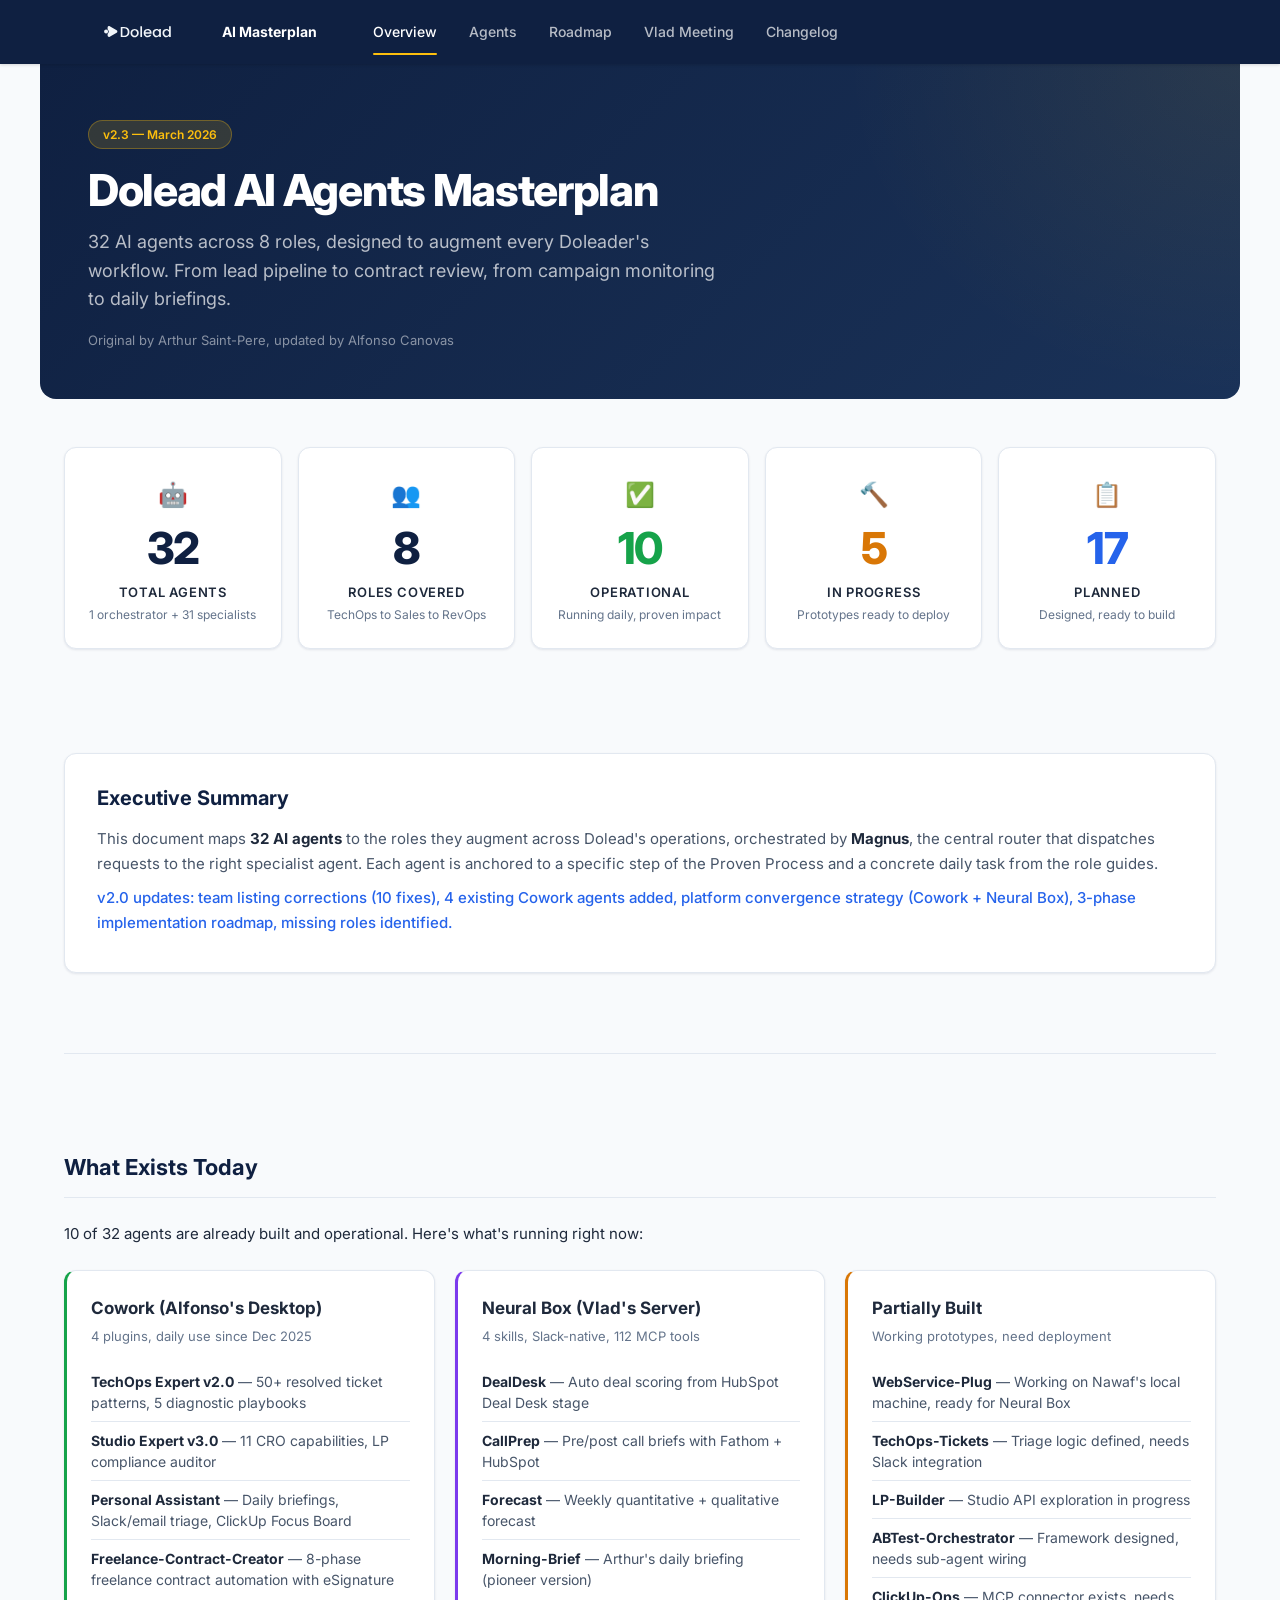
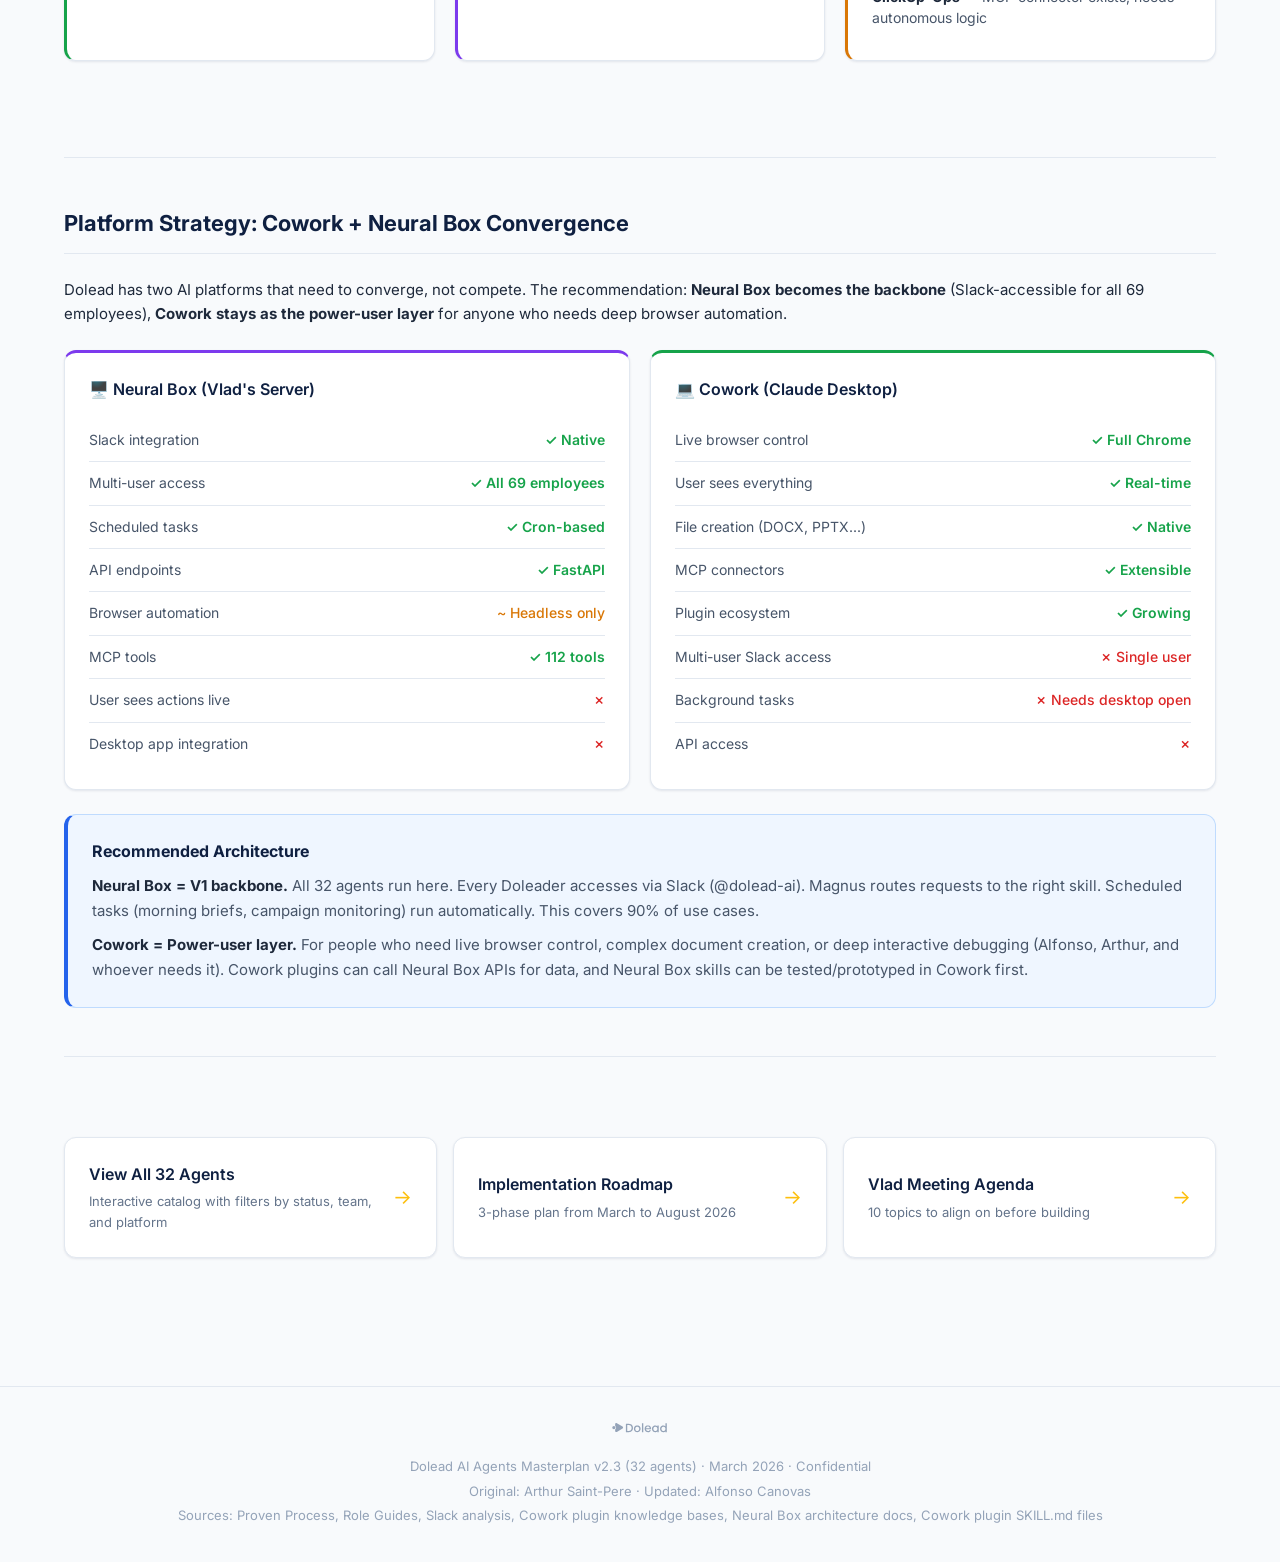
==== commit a946eeb0: "Fix 5 design/UX issues: broken vars, changelog order, font loading, filters, favicon - Fix undefined" ====
--- a/index.html
+++ b/index.html
@@ -3,8 +3,14 @@
 <head>
 <meta charset="UTF-8">
 <meta name="viewport" content="width=device-width, initial-scale=1.0">
+<meta name="theme-color" content="#0F2041">
+<meta name="description" content="32 AI agents across 8 roles, designed to augment every Doleader's workflow. Internal masterplan.">
 <title>Dolead AI Agents Masterplan</title>
-<link rel="stylesheet" href="css/style.css">
+<link rel="icon" type="image/svg+xml" href="favicon.svg">
+<link rel="preconnect" href="https://fonts.googleapis.com">
+<link rel="preconnect" href="https://fonts.gstatic.com" crossorigin>
+<link rel="stylesheet" href="https://fonts.googleapis.com/css2?family=Inter:wght@400;500;600;700;800&display=swap">
+<link rel="stylesheet" href="css/style.css?v=2.3">
 </head>
 <body class="page-body">
 
@@ -53,19 +59,19 @@
 <div class="stat-label">Roles Covered</div>
 <div class="stat-detail">TechOps to Sales to RevOps</div>
 </a>
-<a href="agents.html" class="stat-card stat-exists">
+<a href="agents.html?status=exists" class="stat-card stat-exists">
 <div class="stat-icon">&#9989;</div>
 <div class="stat-number">10</div>
 <div class="stat-label">Operational</div>
 <div class="stat-detail">Running daily, proven impact</div>
 </a>
-<a href="agents.html" class="stat-card stat-partial">
+<a href="agents.html?status=partial" class="stat-card stat-partial">
 <div class="stat-icon">&#128296;</div>
 <div class="stat-number">5</div>
 <div class="stat-label">In Progress</div>
 <div class="stat-detail">Prototypes ready to deploy</div>
 </a>
-<a href="agents.html" class="stat-card stat-new">
+<a href="agents.html?status=new" class="stat-card stat-new">
 <div class="stat-icon">&#128203;</div>
 <div class="stat-number">17</div>
 <div class="stat-label">Planned</div>
@@ -132,7 +138,7 @@
 <p style="margin-bottom: 20px;">Dolead has two AI platforms that need to converge, not compete. The recommendation: <strong style="color:var(--text-primary)">Neural Box becomes the backbone</strong> (Slack-accessible for all 69 employees), <strong style="color:var(--text-primary)">Cowork stays as the power-user layer</strong> for anyone who needs deep browser automation.</p>
 
 <div class="platform-grid">
-<div class="platform-card" style="border-top: 3px solid var(--blue-accent);">
+<div class="platform-card" style="border-top: 3px solid var(--platform-neuralbox);">
 <h3>&#128421;&#65039; Neural Box (Vlad's Server)</h3>
 <div class="feature"><span>Slack integration</span><span class="check">&#10003; Native</span></div>
 <div class="feature"><span>Multi-user access</span><span class="check">&#10003; All 69 employees</span></div>
@@ -144,7 +150,7 @@
 <div class="feature"><span>Desktop app integration</span><span class="cross">&#10007;</span></div>
 </div>
 
-<div class="platform-card" style="border-top: 3px solid var(--green);">
+<div class="platform-card" style="border-top: 3px solid var(--platform-cowork);">
 <h3>&#128187; Cowork (Claude Desktop)</h3>
 <div class="feature"><span>Live browser control</span><span class="check">&#10003; Full Chrome</span></div>
 <div class="feature"><span>User sees everything</span><span class="check">&#10003; Real-time</span></div>
--- a/css/style.css
+++ b/css/style.css
@@ -2,8 +2,6 @@
    Dolead AI Agents Masterplan — Design System
    Light theme, SaaS-quality polish
    ============================================ */
-
-@import url('https://fonts.googleapis.com/css2?family=Inter:wght@400;500;600;700;800&display=swap');
 
 :root {
   /* Brand */
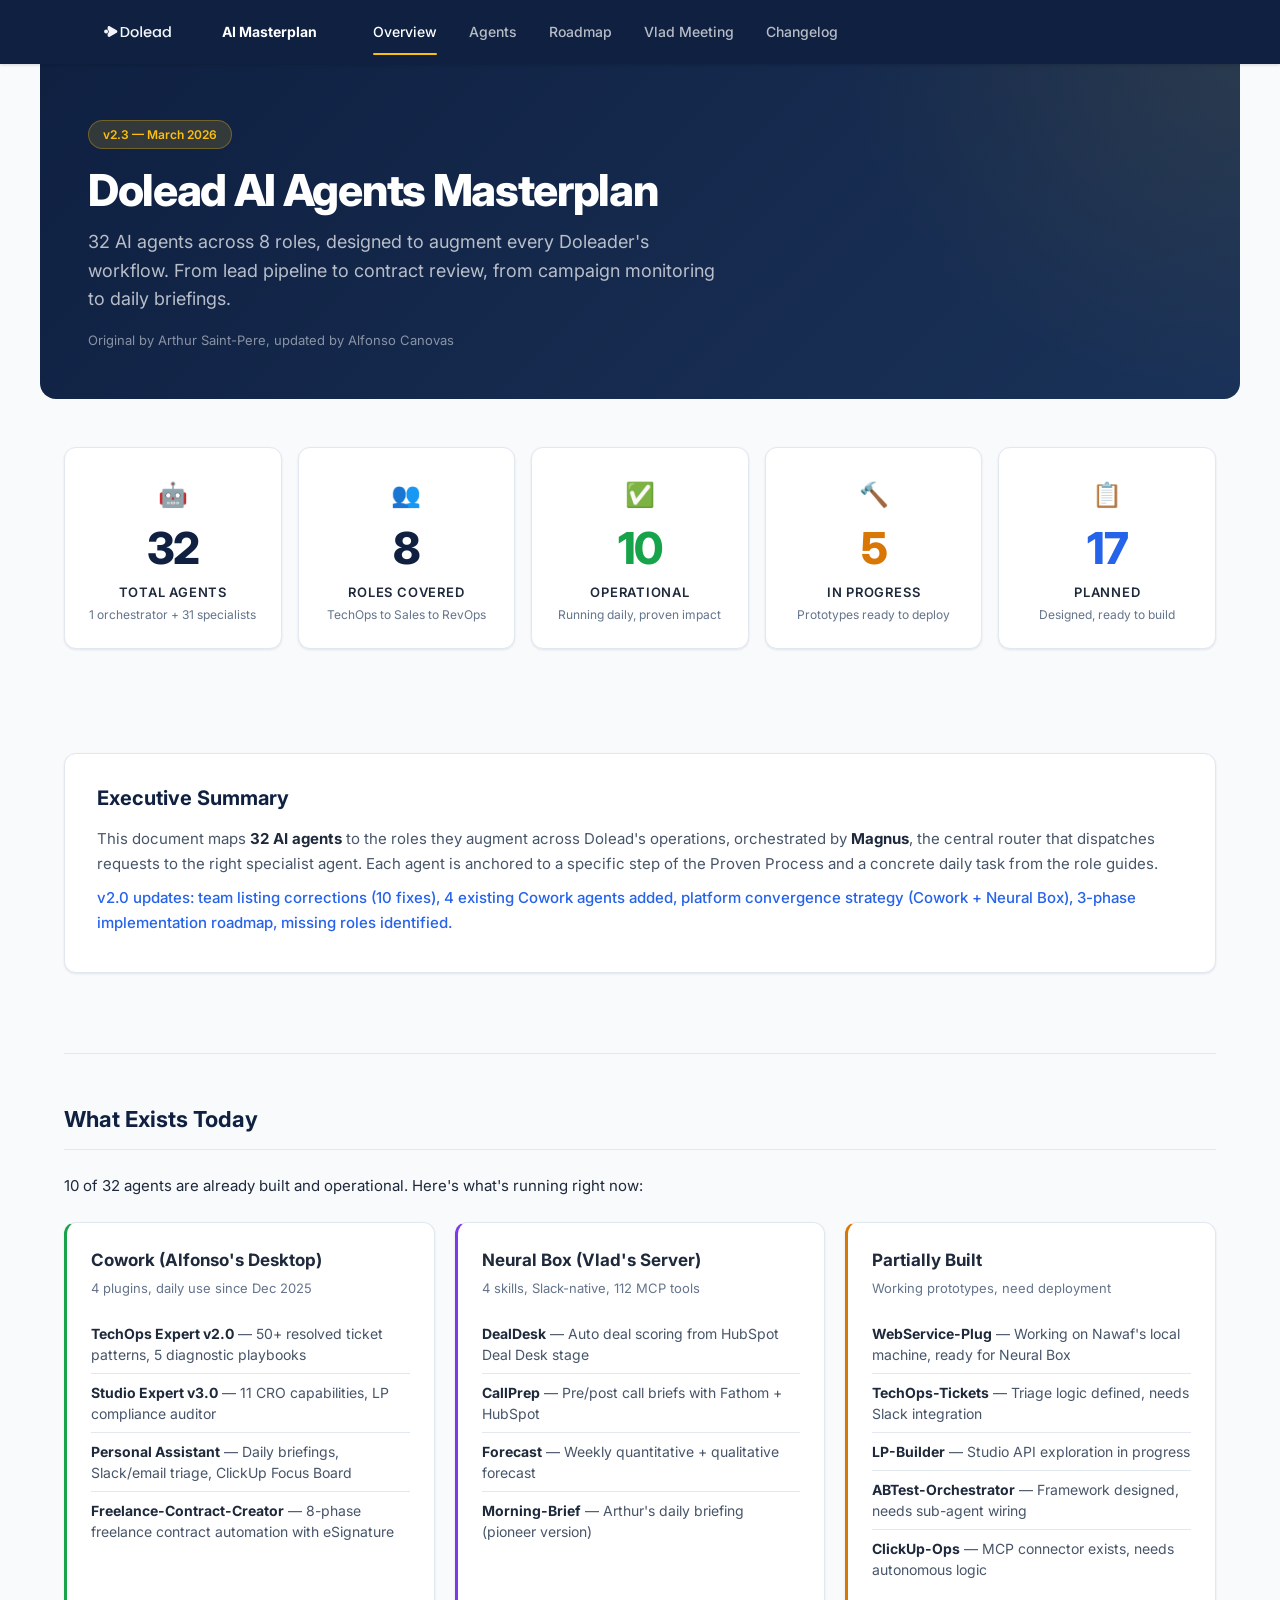
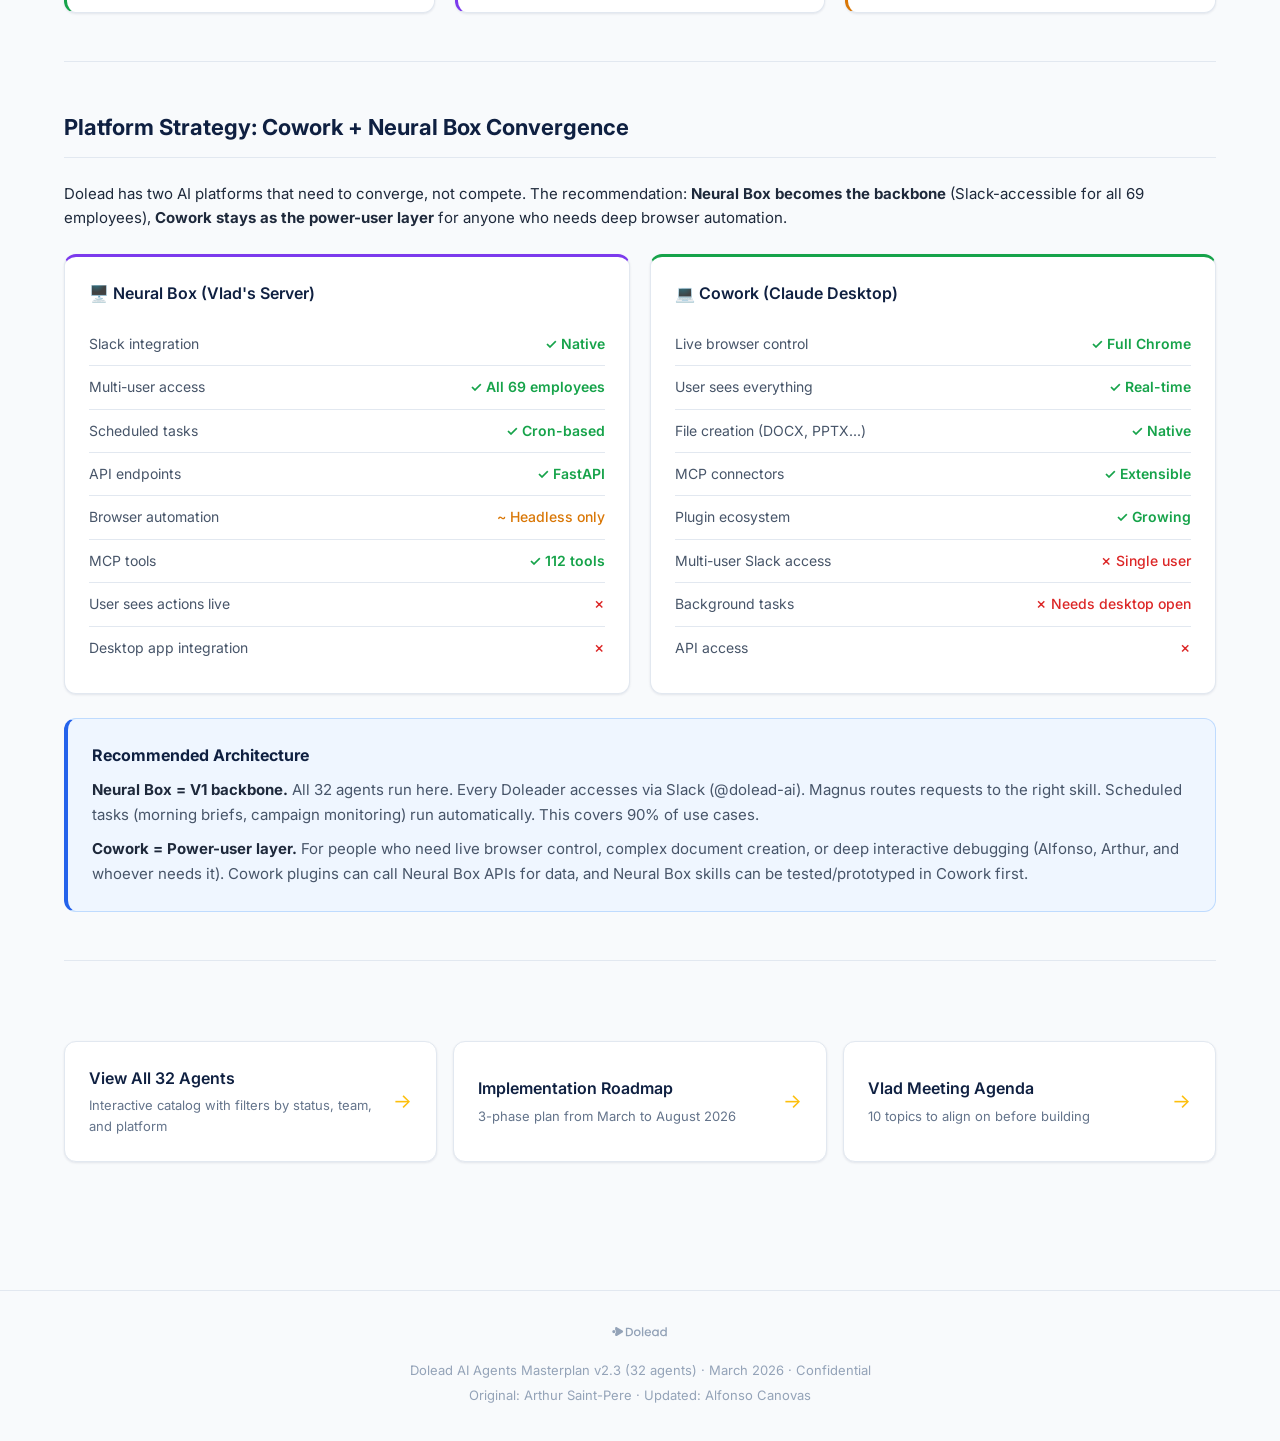
==== commit 6395e8d4: "Polish: accessibility, cleanup inline styles, fix expand animation, fix var(--border) - Add aria-lab" ====
--- a/index.html
+++ b/index.html
@@ -27,7 +27,7 @@
 <a href="vlad-meeting.html">Vlad Meeting</a>
 <a href="changelog.html">Changelog</a>
 </div>
-<button class="hamburger" onclick="toggleMenu()">
+<button class="hamburger" aria-label="Toggle navigation menu" onclick="toggleMenu()">
 <span></span><span></span><span></span>
 </button>
 </div>
@@ -83,16 +83,15 @@
 <div class="section">
 <div class="exec-summary">
 <h2>Executive Summary</h2>
-<p>This document maps <strong style="color:var(--text-primary)">32 AI agents</strong> to the roles they augment across Dolead's operations, orchestrated by <strong style="color:var(--text-primary)">Magnus</strong>, the central router that dispatches requests to the right specialist agent. Each agent is anchored to a specific step of the Proven Process and a concrete daily task from the role guides.</p>
+<p>This document maps <strong>32 AI agents</strong> to the roles they augment across Dolead's operations, orchestrated by <strong>Magnus</strong>, the central router that dispatches requests to the right specialist agent. Each agent is anchored to a specific step of the Proven Process and a concrete daily task from the role guides.</p>
 <p class="update-note">v2.0 updates: team listing corrections (10 fixes), 4 existing Cowork agents added, platform convergence strategy (Cowork + Neural Box), 3-phase implementation roadmap, missing roles identified.</p>
 </div>
 </div>
 
 <!-- WHAT EXISTS TODAY -->
 <div class="section">
-<section class="existing-agents-section">
 <div class="section-title">What Exists Today</div>
-<p style="margin-bottom: 4px;">10 of 32 agents are already built and operational. Here's what's running right now:</p>
+<p>10 of 32 agents are already built and operational. Here's what's running right now:</p>
 
 <div class="existing-grid">
 <div class="existing-card cowork">
@@ -129,13 +128,12 @@
 </ul>
 </div>
 </div>
-</section>
 </div>
 
 <!-- PLATFORM STRATEGY -->
 <div class="section">
 <div class="section-title">Platform Strategy: Cowork + Neural Box Convergence</div>
-<p style="margin-bottom: 20px;">Dolead has two AI platforms that need to converge, not compete. The recommendation: <strong style="color:var(--text-primary)">Neural Box becomes the backbone</strong> (Slack-accessible for all 69 employees), <strong style="color:var(--text-primary)">Cowork stays as the power-user layer</strong> for anyone who needs deep browser automation.</p>
+<p>Dolead has two AI platforms that need to converge, not compete. The recommendation: <strong>Neural Box becomes the backbone</strong> (Slack-accessible for all 69 employees), <strong>Cowork stays as the power-user layer</strong> for anyone who needs deep browser automation.</p>
 
 <div class="platform-grid">
 <div class="platform-card" style="border-top: 3px solid var(--platform-neuralbox);">
@@ -204,7 +202,6 @@
 <svg class="footer-logo" width="148" height="48" viewBox="0 0 148 48" fill="none" xmlns="http://www.w3.org/2000/svg"><path d="M43.598 12.912c2.352 0 4.407.455 6.166 1.366 1.78.89 3.146 2.183 4.1 3.877.974 1.674 1.462 3.634 1.462 5.88s-.488 4.195-1.462 5.848c-.954 1.652-2.32 2.924-4.1 3.814-1.758.868-3.814 1.303-6.166 1.303h-7.214V12.912h7.214zm0 19.132c2.585 0 4.566-.7 5.943-2.098 1.377-1.398 2.066-3.369 2.066-5.911 0-2.564-.689-4.566-2.066-6.007-1.377-1.44-3.358-2.161-5.943-2.161h-3.591v16.177h3.591zM66.512 35.286c-1.653 0-3.147-.371-4.481-1.113-1.335-.763-2.384-1.822-3.147-3.178-.762-1.377-1.143-2.966-1.143-4.767 0-1.78.392-3.358 1.176-4.735.784-1.377 1.854-2.437 3.21-3.178 1.356-.742 2.871-1.112 4.544-1.112 1.674 0 3.189.37 4.545 1.112 1.356.742 2.426 1.801 3.21 3.178.784 1.377 1.176 2.956 1.176 4.736 0 1.78-.403 3.358-1.208 4.735-.805 1.377-1.907 2.447-3.305 3.21-1.377.741-2.903 1.112-4.577 1.112zm0-3.147c.933 0 1.801-.222 2.606-.668.827-.445 1.494-1.112 2.003-2.002.508-.89.763-1.97.763-3.242 0-1.271-.244-2.341-.731-3.21-.488-.89-1.134-1.557-1.94-2.002-.805-.445-1.673-.668-2.606-.668-.932 0-1.801.223-2.606.668-.784.445-1.41 1.112-1.875 2.002-.467.869-.7 1.939-.7 3.21 0 1.886.477 3.348 1.43 4.386.975 1.017 2.193 1.526 3.655 1.526zM82.806 11.481V35h-3.623V11.481h3.623zM103.612 25.815c0 .657-.042 1.25-.127 1.78H90.105c.106 1.398.625 2.521 1.557 3.369.933.847 2.077 1.271 3.433 1.271 1.949 0 3.326-.816 4.131-2.447h3.91c-.53 1.61-1.494 2.934-2.892 3.972-1.377 1.017-3.094 1.526-5.149 1.526-1.674 0-3.178-.371-4.513-1.113-1.314-.763-2.352-1.822-3.115-3.178-.741-1.377-1.112-2.966-1.112-4.767 0-1.801.36-3.38 1.081-4.735.741-1.377 1.77-2.437 3.083-3.178 1.335-.742 2.86-1.112 4.577-1.112 1.652 0 3.125.36 4.417 1.08 1.293.72 2.299 1.738 3.02 3.051.72 1.293 1.08 2.787 1.08 4.482zm-3.782-1.144c-.021-1.335-.498-2.405-1.43-3.21-.933-.805-2.088-1.208-3.465-1.208-1.25 0-2.32.403-3.21 1.208-.89.784-1.42 1.854-1.59 3.21h9.695zM105.97 26.164c0-1.758.36-3.316 1.08-4.672.742-1.356 1.738-2.405 2.988-3.147 1.271-.762 2.67-1.144 4.196-1.144 1.377 0 2.574.276 3.591.826 1.038.53 1.865 1.197 2.479 2.003v-2.543h3.655V35h-3.655v-2.606c-.614.826-1.451 1.526-2.511 2.077-1.06.55-2.267.826-3.623.826-1.505 0-2.882-.382-4.132-1.144-1.25-.784-2.246-1.864-2.988-3.242-.72-1.398-1.08-2.977-1.08-4.735zm14.333.064c0-1.208-.254-2.256-.763-3.146-.487-.89-1.133-1.568-1.938-2.034-.805-.466-1.674-.7-2.606-.7-.933 0-1.801.234-2.606.7-.805.444-1.462 1.112-1.971 2.002-.488.869-.731 1.907-.731 3.115 0 1.208.243 2.267.731 3.178.509.911 1.166 1.61 1.971 2.098.826.466 1.695.7 2.606.7.932 0 1.801-.234 2.606-.7.805-.466 1.451-1.144 1.938-2.034.51-.91.763-1.95.763-3.178zM127.509 26.164c0-1.758.36-3.316 1.081-4.672.741-1.356 1.737-2.405 2.987-3.147 1.271-.762 2.68-1.144 4.227-1.144 1.144 0 2.267.254 3.369.763 1.123.487 2.013 1.144 2.669 1.971V11.481h3.655V35h-3.655v-2.638c-.593.847-1.419 1.547-2.479 2.098-1.038.55-2.235.826-3.591.826-1.526 0-2.924-.382-4.174-1.144-1.25-.784-2.246-1.864-2.987-3.242-.721-1.398-1.081-2.977-1.081-4.735zm14.333.064c0-1.208-.254-2.256-.762-3.146-.488-.89-1.134-1.568-1.939-2.034-.805-.466-1.674-.7-2.606-.7-.932 0-1.801.234-2.606.7-.805.444-1.462 1.112-1.971 2.002-.487.869-.731 1.907-.731 3.115 0 1.208.244 2.267.731 3.178.51.911 1.166 1.61 1.971 2.098.826.466 1.695.7 2.606.7.932 0 1.801-.234 2.606-.7.805-.466 1.451-1.144 1.939-2.034.508-.91.762-1.95.762-3.178zM8.726 22.958a4.363 4.363 0 11-8.726 0 4.363 4.363 0 018.726 0z" fill="#0F2041"/><path d="M27.483 25.6c2.023-1.19 2.023-4.116 0-5.306L12.336 11.388c-2.051-1.206-4.637.273-4.637 2.653v4.352a5.9 5.9 0 012.566 4.64 5.9 5.9 0 01-2.566 4.639v4.182c0 2.38 2.586 3.859 4.637 2.653L27.483 25.6z" fill="#0F2041"/></svg>
 <p>Dolead AI Agents Masterplan v2.3 (32 agents) &middot; March 2026 &middot; Confidential</p>
 <p>Original: Arthur Saint-Pere &middot; Updated: Alfonso Canovas</p>
-<p>Sources: Proven Process, Role Guides, Slack analysis, Cowork plugin knowledge bases, Neural Box architecture docs, Cowork plugin SKILL.md files</p>
 </div>
 </footer>
 
--- a/css/style.css
+++ b/css/style.css
@@ -183,6 +183,9 @@
 .page-body {
   padding-top: var(--nav-height);
 }
+.container-with-filters {
+  padding-top: 138px;
+}
 .section {
   padding: 48px 0;
 }
@@ -347,6 +350,9 @@
   margin-bottom: 8px;
   line-height: 1.7;
 }
+.exec-summary strong, .section strong {
+  color: var(--text-primary);
+}
 .exec-summary .update-note {
   color: var(--status-new);
   font-weight: 500;
@@ -683,12 +689,15 @@
   font-style: italic;
 }
 .agent-expand {
-  max-height: 0;
+  display: grid;
+  grid-template-rows: 0fr;
+  transition: grid-template-rows var(--transition-slow);
+}
+.agent-expand > * {
   overflow: hidden;
-  transition: max-height var(--transition-slow);
 }
 .agent-card.expanded .agent-expand {
-  max-height: 500px;
+  grid-template-rows: 1fr;
 }
 
 /* Magnus flow */
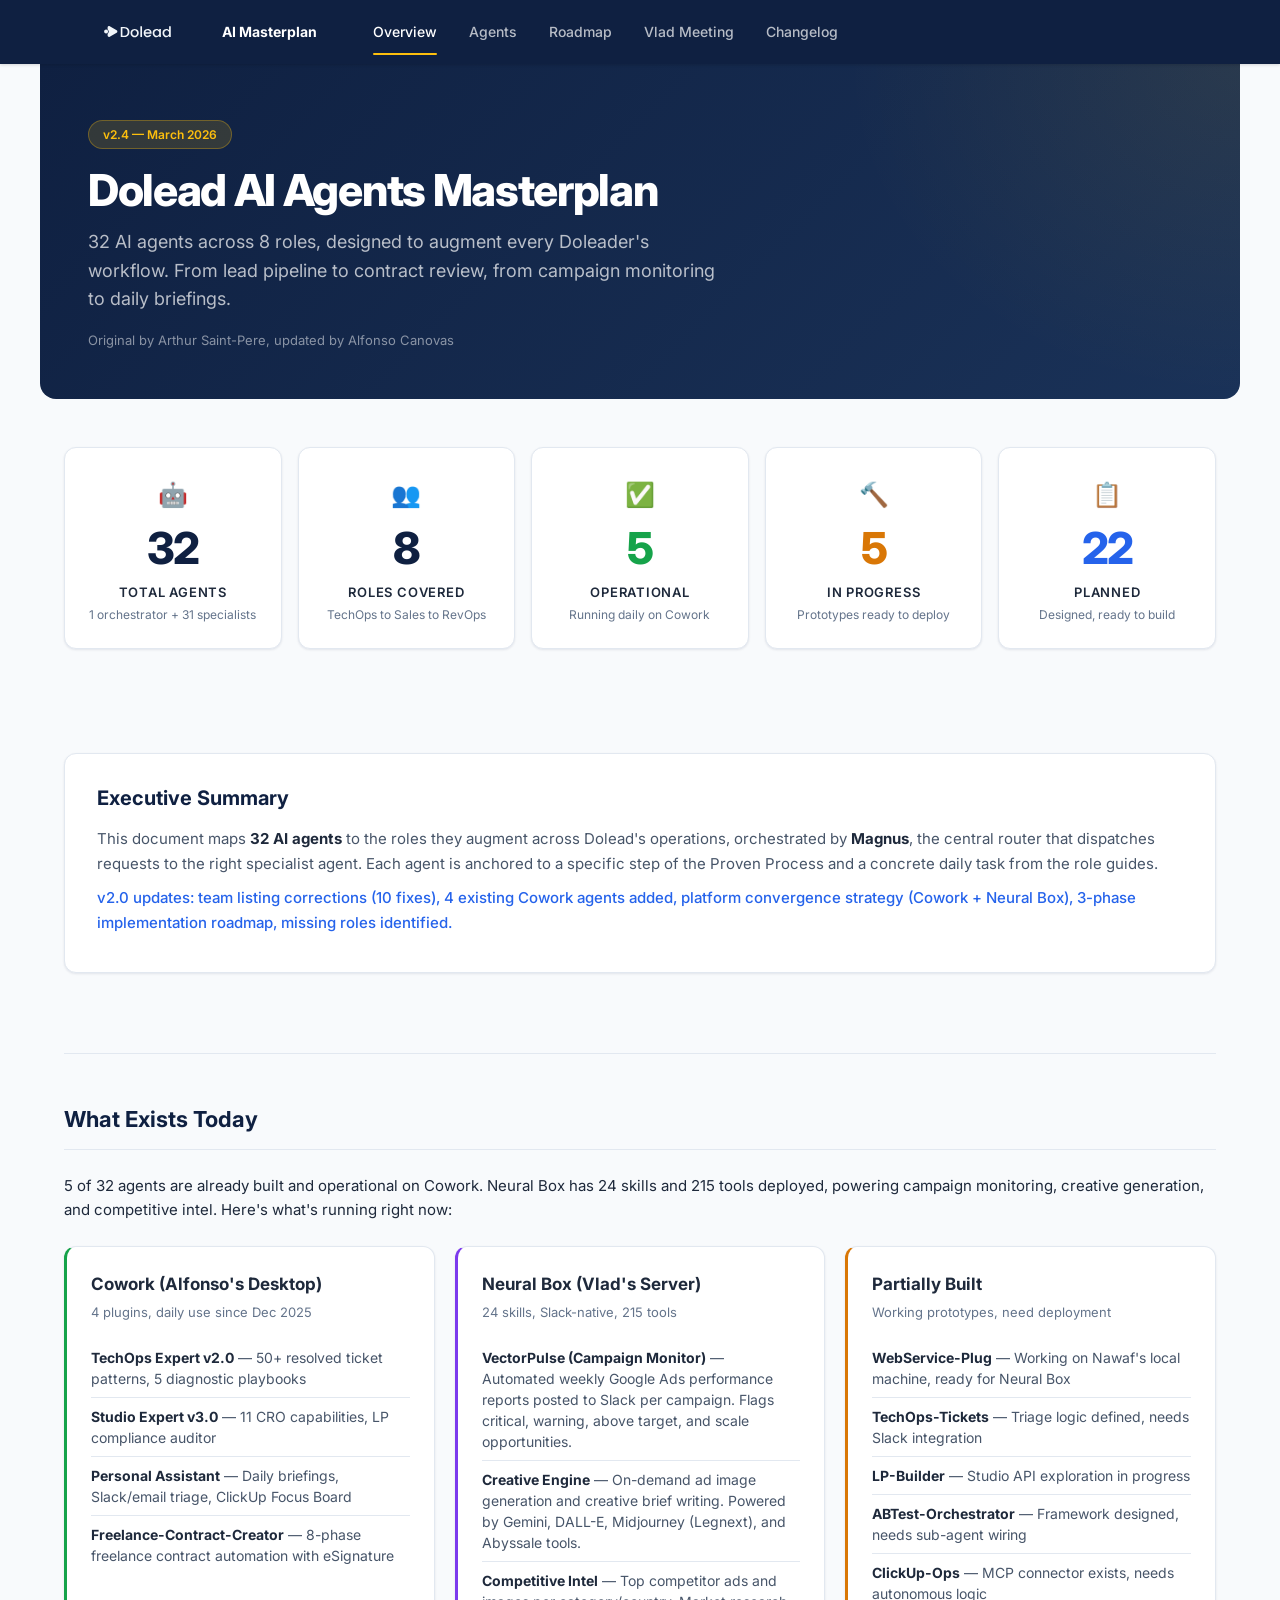
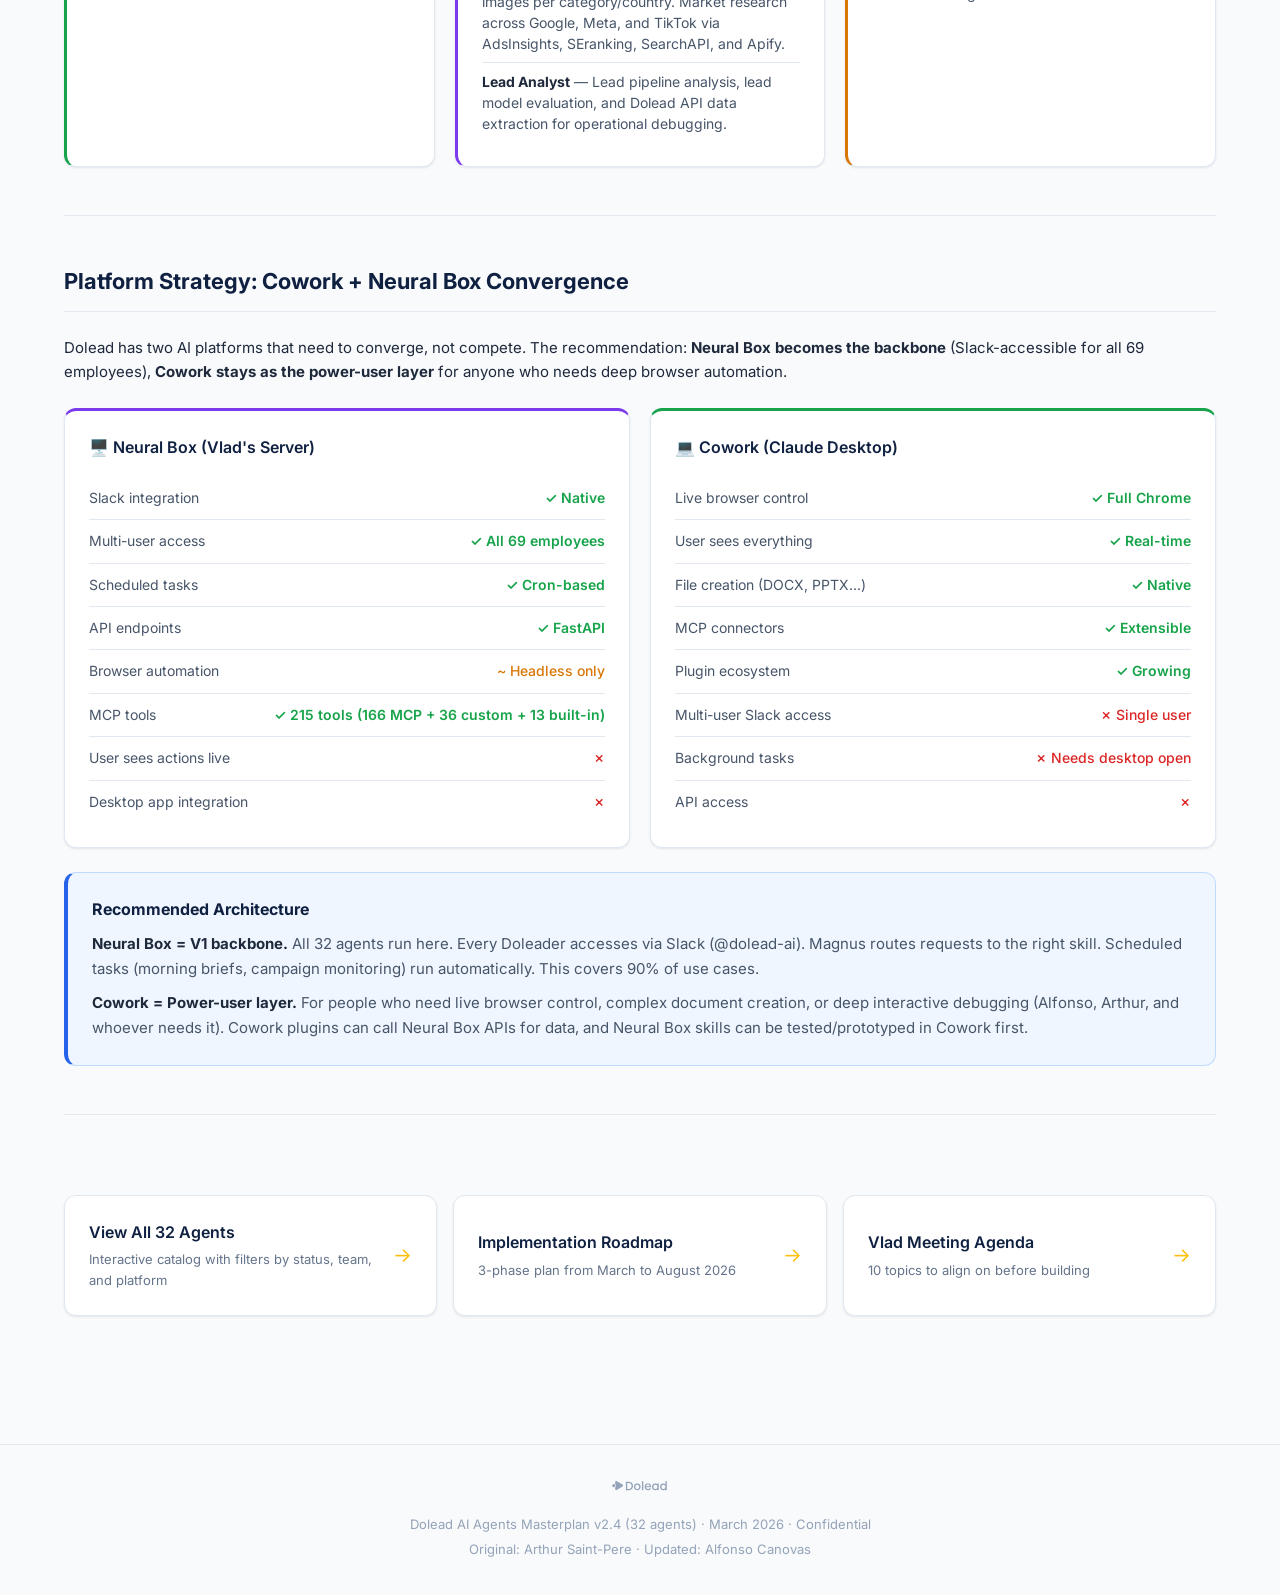
==== commit 75b21c04: "v2.4: Content fact-check against Neural Box status page and Lucca HR Neural Box: replaced 4 unverifi" ====
--- a/index.html
+++ b/index.html
@@ -10,7 +10,7 @@
 <link rel="preconnect" href="https://fonts.googleapis.com">
 <link rel="preconnect" href="https://fonts.gstatic.com" crossorigin>
 <link rel="stylesheet" href="https://fonts.googleapis.com/css2?family=Inter:wght@400;500;600;700;800&display=swap">
-<link rel="stylesheet" href="css/style.css?v=2.3">
+<link rel="stylesheet" href="css/style.css?v=2.4">
 </head>
 <body class="page-body">
 
@@ -38,7 +38,7 @@
 <!-- HERO -->
 <div class="hero">
 <div class="hero-content">
-<div class="version-badge">v2.3 &#8212; March 2026</div>
+<div class="version-badge">v2.4 &#8212; March 2026</div>
 <h1>Dolead AI Agents Masterplan</h1>
 <p class="subtitle">32 AI agents across 8 roles, designed to augment every Doleader's workflow. From lead pipeline to contract review, from campaign monitoring to daily briefings.</p>
 <p class="credit">Original by Arthur Saint-Pere, updated by Alfonso Canovas</p>
@@ -61,9 +61,9 @@
 </a>
 <a href="agents.html?status=exists" class="stat-card stat-exists">
 <div class="stat-icon">&#9989;</div>
-<div class="stat-number">10</div>
+<div class="stat-number">5</div>
 <div class="stat-label">Operational</div>
-<div class="stat-detail">Running daily, proven impact</div>
+<div class="stat-detail">Running daily on Cowork</div>
 </a>
 <a href="agents.html?status=partial" class="stat-card stat-partial">
 <div class="stat-icon">&#128296;</div>
@@ -73,7 +73,7 @@
 </a>
 <a href="agents.html?status=new" class="stat-card stat-new">
 <div class="stat-icon">&#128203;</div>
-<div class="stat-number">17</div>
+<div class="stat-number">22</div>
 <div class="stat-label">Planned</div>
 <div class="stat-detail">Designed, ready to build</div>
 </a>
@@ -91,7 +91,7 @@
 <!-- WHAT EXISTS TODAY -->
 <div class="section">
 <div class="section-title">What Exists Today</div>
-<p>10 of 32 agents are already built and operational. Here's what's running right now:</p>
+<p>5 of 32 agents are already built and operational on Cowork. Neural Box has 24 skills and 215 tools deployed, powering campaign monitoring, creative generation, and competitive intel. Here's what's running right now:</p>
 
 <div class="existing-grid">
 <div class="existing-card cowork">
@@ -107,12 +107,12 @@
 
 <div class="existing-card neuralbox">
 <h4>Neural Box (Vlad's Server)</h4>
-<p class="existing-subtitle">4 skills, Slack-native, 112 MCP tools</p>
+<p class="existing-subtitle">24 skills, Slack-native, 215 tools</p>
 <ul>
-<li><strong>DealDesk</strong> — Auto deal scoring from HubSpot Deal Desk stage</li>
-<li><strong>CallPrep</strong> — Pre/post call briefs with Fathom + HubSpot</li>
-<li><strong>Forecast</strong> — Weekly quantitative + qualitative forecast</li>
-<li><strong>Morning-Brief</strong> — Arthur's daily briefing (pioneer version)</li>
+<li><strong>VectorPulse (Campaign Monitor)</strong> — Automated weekly Google Ads performance reports posted to Slack per campaign. Flags critical, warning, above target, and scale opportunities.</li>
+<li><strong>Creative Engine</strong> — On-demand ad image generation and creative brief writing. Powered by Gemini, DALL-E, Midjourney (Legnext), and Abyssale tools.</li>
+<li><strong>Competitive Intel</strong> — Top competitor ads and images per category/country. Market research across Google, Meta, and TikTok via AdsInsights, SEranking, SearchAPI, and Apify.</li>
+<li><strong>Lead Analyst</strong> — Lead pipeline analysis, lead model evaluation, and Dolead API data extraction for operational debugging.</li>
 </ul>
 </div>
 
@@ -143,7 +143,7 @@
 <div class="feature"><span>Scheduled tasks</span><span class="check">&#10003; Cron-based</span></div>
 <div class="feature"><span>API endpoints</span><span class="check">&#10003; FastAPI</span></div>
 <div class="feature"><span>Browser automation</span><span class="partial-mark">~ Headless only</span></div>
-<div class="feature"><span>MCP tools</span><span class="check">&#10003; 112 tools</span></div>
+<div class="feature"><span>MCP tools</span><span class="check">&#10003; 215 tools (166 MCP + 36 custom + 13 built-in)</span></div>
 <div class="feature"><span>User sees actions live</span><span class="cross">&#10007;</span></div>
 <div class="feature"><span>Desktop app integration</span><span class="cross">&#10007;</span></div>
 </div>
@@ -200,7 +200,7 @@
 <footer class="footer">
 <div class="footer-inner">
 <svg class="footer-logo" width="148" height="48" viewBox="0 0 148 48" fill="none" xmlns="http://www.w3.org/2000/svg"><path d="M43.598 12.912c2.352 0 4.407.455 6.166 1.366 1.78.89 3.146 2.183 4.1 3.877.974 1.674 1.462 3.634 1.462 5.88s-.488 4.195-1.462 5.848c-.954 1.652-2.32 2.924-4.1 3.814-1.758.868-3.814 1.303-6.166 1.303h-7.214V12.912h7.214zm0 19.132c2.585 0 4.566-.7 5.943-2.098 1.377-1.398 2.066-3.369 2.066-5.911 0-2.564-.689-4.566-2.066-6.007-1.377-1.44-3.358-2.161-5.943-2.161h-3.591v16.177h3.591zM66.512 35.286c-1.653 0-3.147-.371-4.481-1.113-1.335-.763-2.384-1.822-3.147-3.178-.762-1.377-1.143-2.966-1.143-4.767 0-1.78.392-3.358 1.176-4.735.784-1.377 1.854-2.437 3.21-3.178 1.356-.742 2.871-1.112 4.544-1.112 1.674 0 3.189.37 4.545 1.112 1.356.742 2.426 1.801 3.21 3.178.784 1.377 1.176 2.956 1.176 4.736 0 1.78-.403 3.358-1.208 4.735-.805 1.377-1.907 2.447-3.305 3.21-1.377.741-2.903 1.112-4.577 1.112zm0-3.147c.933 0 1.801-.222 2.606-.668.827-.445 1.494-1.112 2.003-2.002.508-.89.763-1.97.763-3.242 0-1.271-.244-2.341-.731-3.21-.488-.89-1.134-1.557-1.94-2.002-.805-.445-1.673-.668-2.606-.668-.932 0-1.801.223-2.606.668-.784.445-1.41 1.112-1.875 2.002-.467.869-.7 1.939-.7 3.21 0 1.886.477 3.348 1.43 4.386.975 1.017 2.193 1.526 3.655 1.526zM82.806 11.481V35h-3.623V11.481h3.623zM103.612 25.815c0 .657-.042 1.25-.127 1.78H90.105c.106 1.398.625 2.521 1.557 3.369.933.847 2.077 1.271 3.433 1.271 1.949 0 3.326-.816 4.131-2.447h3.91c-.53 1.61-1.494 2.934-2.892 3.972-1.377 1.017-3.094 1.526-5.149 1.526-1.674 0-3.178-.371-4.513-1.113-1.314-.763-2.352-1.822-3.115-3.178-.741-1.377-1.112-2.966-1.112-4.767 0-1.801.36-3.38 1.081-4.735.741-1.377 1.77-2.437 3.083-3.178 1.335-.742 2.86-1.112 4.577-1.112 1.652 0 3.125.36 4.417 1.08 1.293.72 2.299 1.738 3.02 3.051.72 1.293 1.08 2.787 1.08 4.482zm-3.782-1.144c-.021-1.335-.498-2.405-1.43-3.21-.933-.805-2.088-1.208-3.465-1.208-1.25 0-2.32.403-3.21 1.208-.89.784-1.42 1.854-1.59 3.21h9.695zM105.97 26.164c0-1.758.36-3.316 1.08-4.672.742-1.356 1.738-2.405 2.988-3.147 1.271-.762 2.67-1.144 4.196-1.144 1.377 0 2.574.276 3.591.826 1.038.53 1.865 1.197 2.479 2.003v-2.543h3.655V35h-3.655v-2.606c-.614.826-1.451 1.526-2.511 2.077-1.06.55-2.267.826-3.623.826-1.505 0-2.882-.382-4.132-1.144-1.25-.784-2.246-1.864-2.988-3.242-.72-1.398-1.08-2.977-1.08-4.735zm14.333.064c0-1.208-.254-2.256-.763-3.146-.487-.89-1.133-1.568-1.938-2.034-.805-.466-1.674-.7-2.606-.7-.933 0-1.801.234-2.606.7-.805.444-1.462 1.112-1.971 2.002-.488.869-.731 1.907-.731 3.115 0 1.208.243 2.267.731 3.178.509.911 1.166 1.61 1.971 2.098.826.466 1.695.7 2.606.7.932 0 1.801-.234 2.606-.7.805-.466 1.451-1.144 1.938-2.034.51-.91.763-1.95.763-3.178zM127.509 26.164c0-1.758.36-3.316 1.081-4.672.741-1.356 1.737-2.405 2.987-3.147 1.271-.762 2.68-1.144 4.227-1.144 1.144 0 2.267.254 3.369.763 1.123.487 2.013 1.144 2.669 1.971V11.481h3.655V35h-3.655v-2.638c-.593.847-1.419 1.547-2.479 2.098-1.038.55-2.235.826-3.591.826-1.526 0-2.924-.382-4.174-1.144-1.25-.784-2.246-1.864-2.987-3.242-.721-1.398-1.081-2.977-1.081-4.735zm14.333.064c0-1.208-.254-2.256-.762-3.146-.488-.89-1.134-1.568-1.939-2.034-.805-.466-1.674-.7-2.606-.7-.932 0-1.801.234-2.606.7-.805.444-1.462 1.112-1.971 2.002-.487.869-.731 1.907-.731 3.115 0 1.208.244 2.267.731 3.178.51.911 1.166 1.61 1.971 2.098.826.466 1.695.7 2.606.7.932 0 1.801-.234 2.606-.7.805-.466 1.451-1.144 1.939-2.034.508-.91.762-1.95.762-3.178zM8.726 22.958a4.363 4.363 0 11-8.726 0 4.363 4.363 0 018.726 0z" fill="#0F2041"/><path d="M27.483 25.6c2.023-1.19 2.023-4.116 0-5.306L12.336 11.388c-2.051-1.206-4.637.273-4.637 2.653v4.352a5.9 5.9 0 012.566 4.64 5.9 5.9 0 01-2.566 4.639v4.182c0 2.38 2.586 3.859 4.637 2.653L27.483 25.6z" fill="#0F2041"/></svg>
-<p>Dolead AI Agents Masterplan v2.3 (32 agents) &middot; March 2026 &middot; Confidential</p>
+<p>Dolead AI Agents Masterplan v2.4 (32 agents) &middot; March 2026 &middot; Confidential</p>
 <p>Original: Arthur Saint-Pere &middot; Updated: Alfonso Canovas</p>
 </div>
 </footer>
